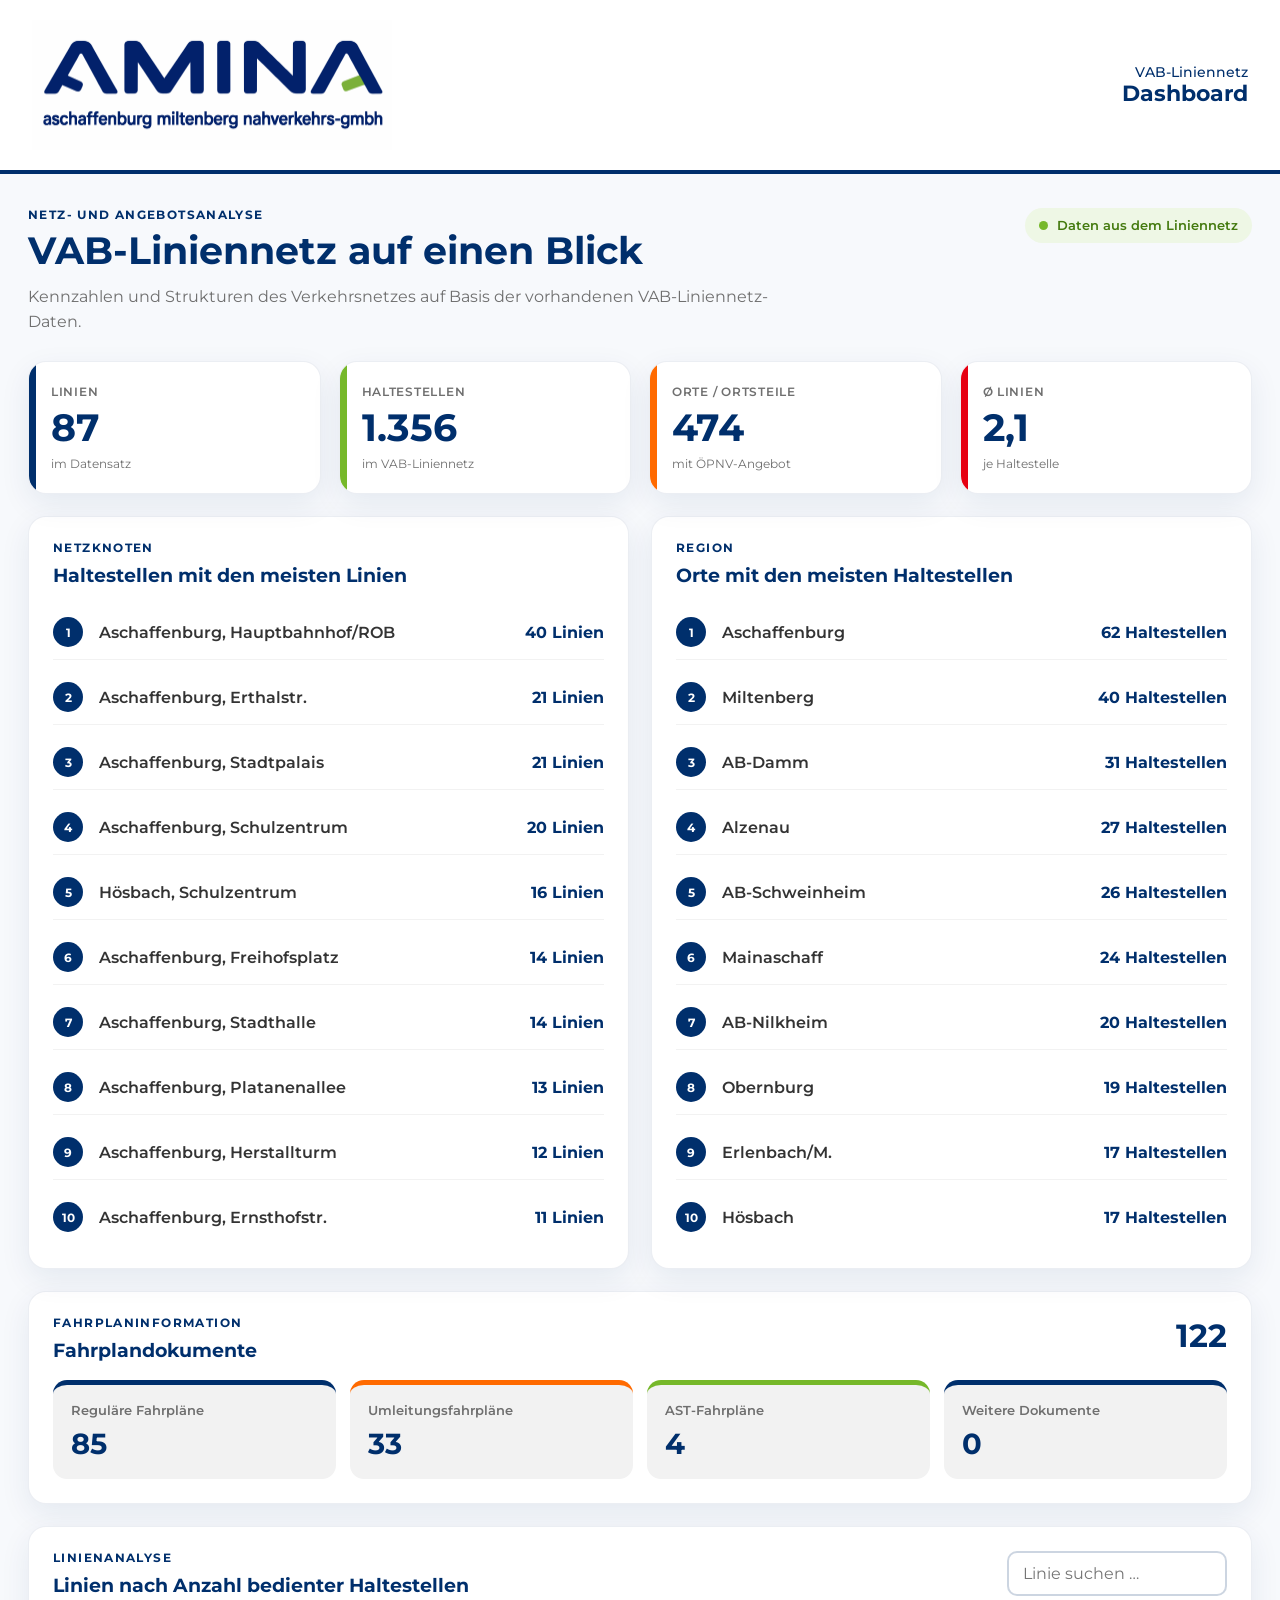
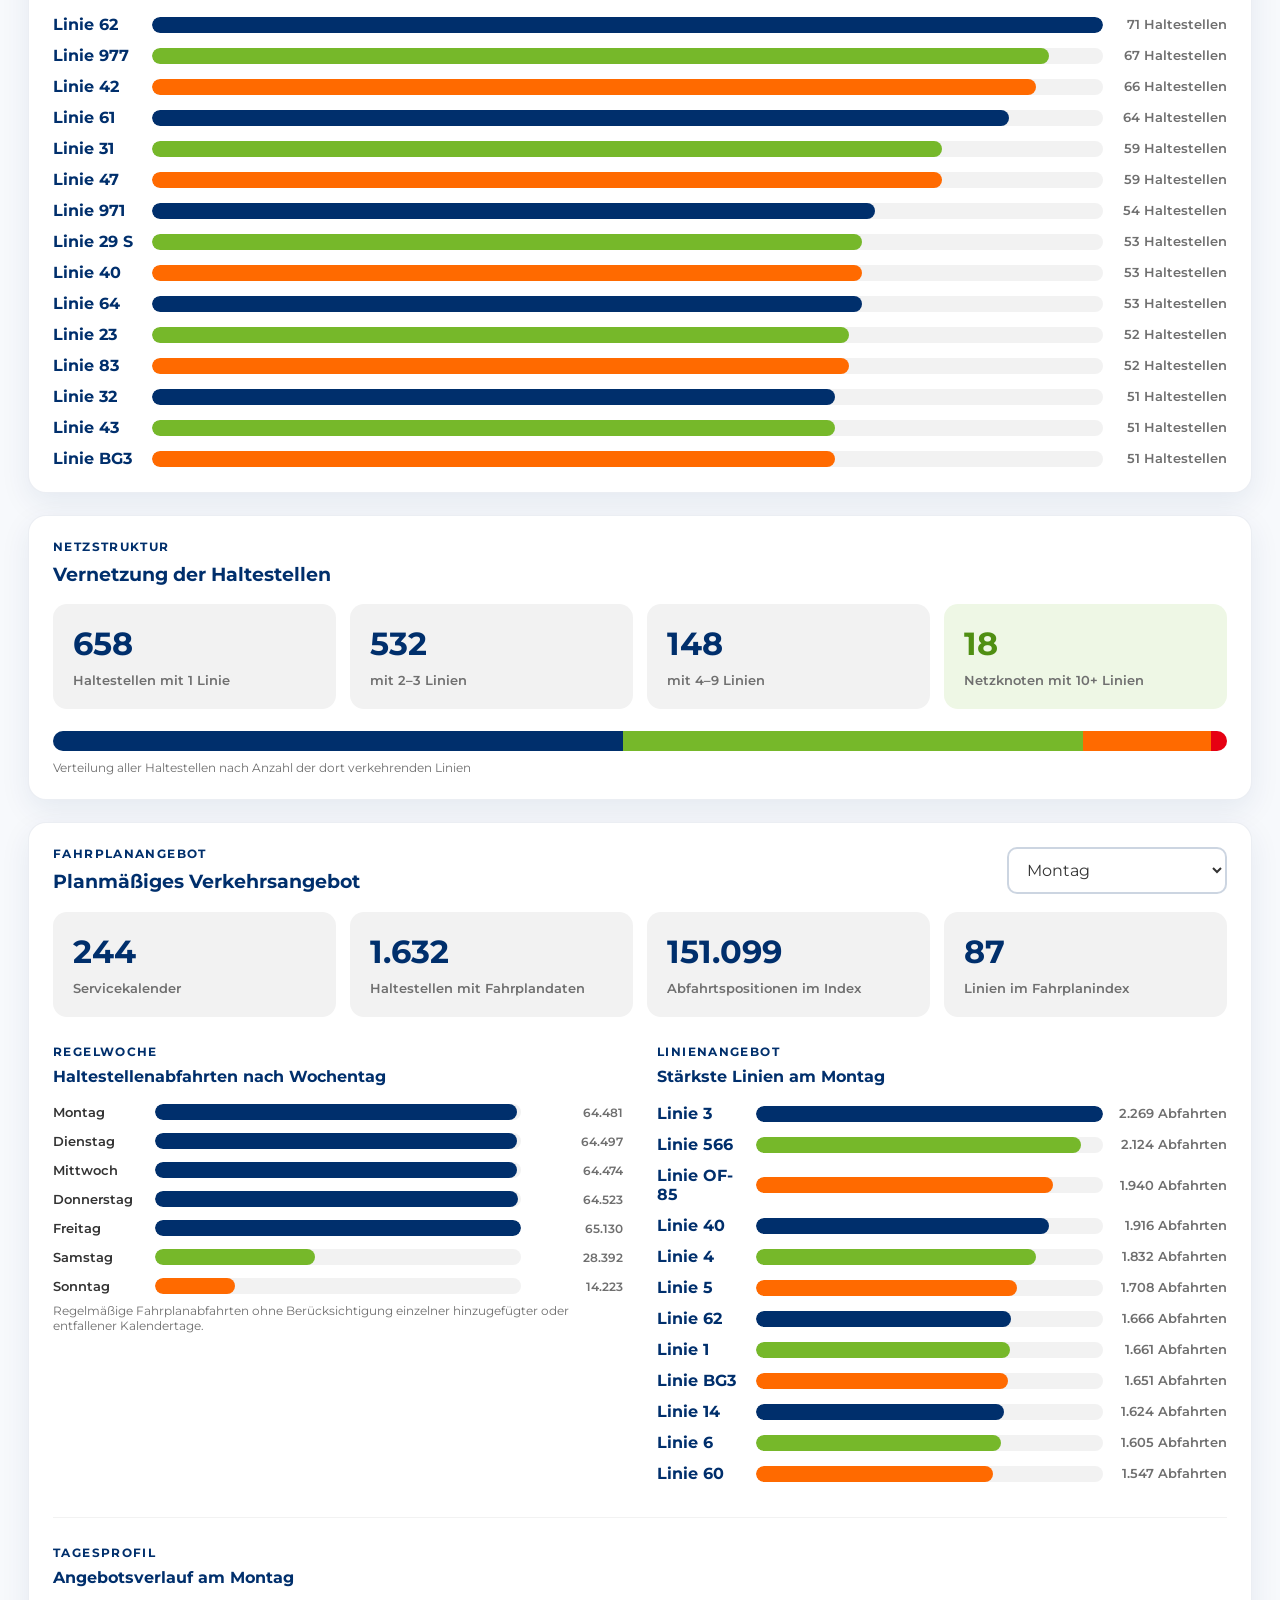
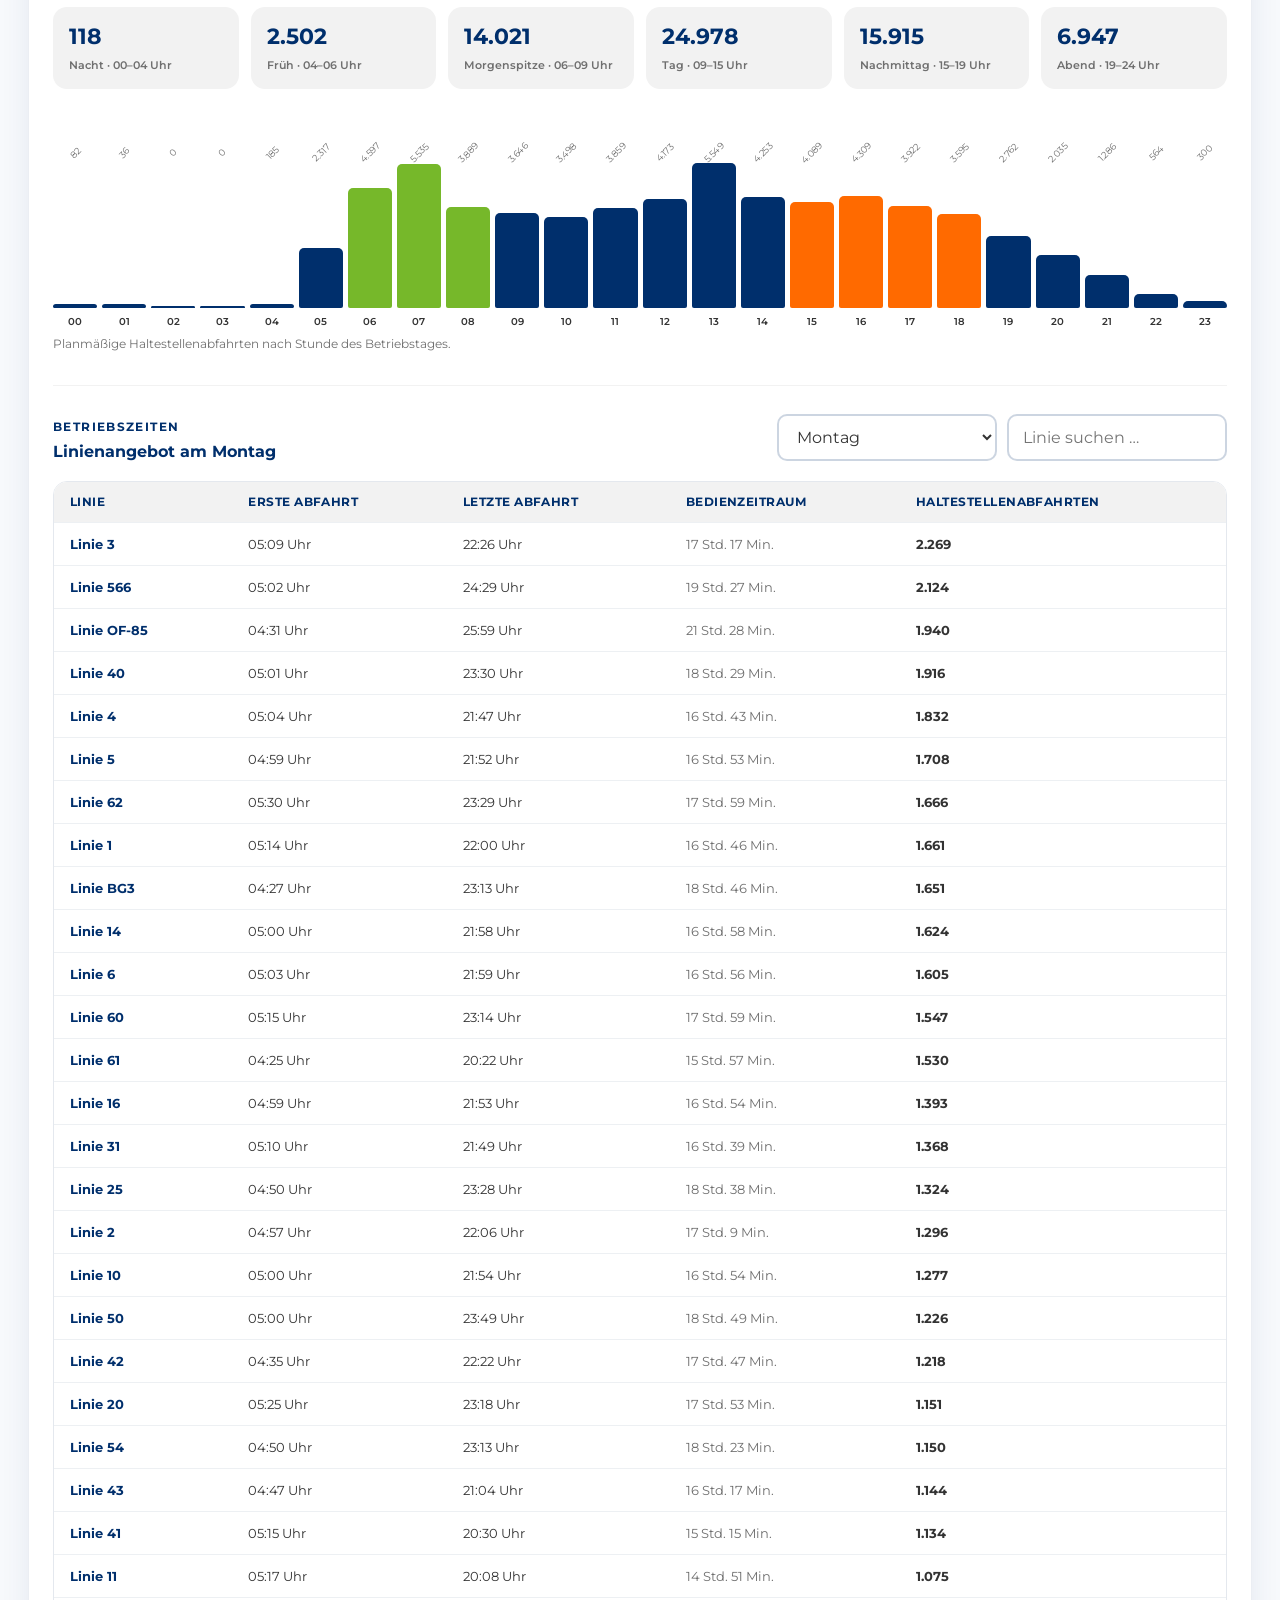
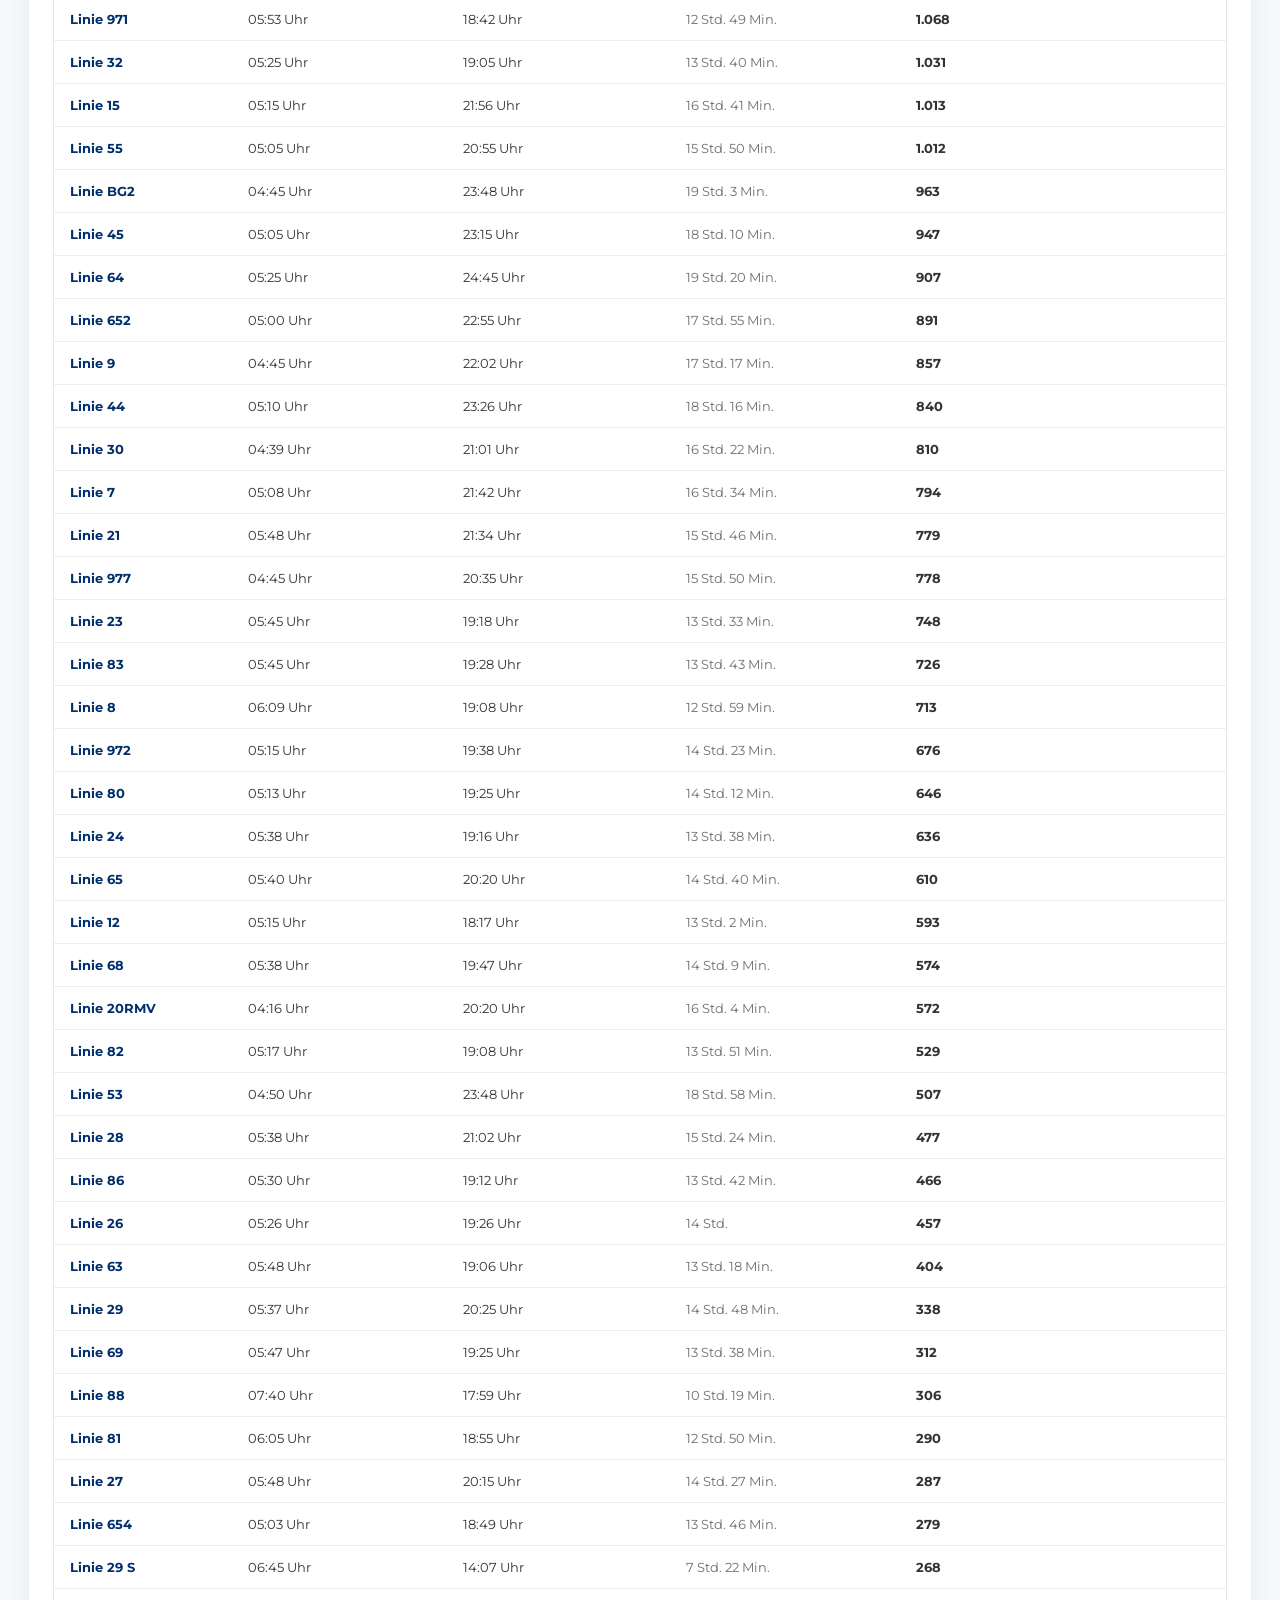
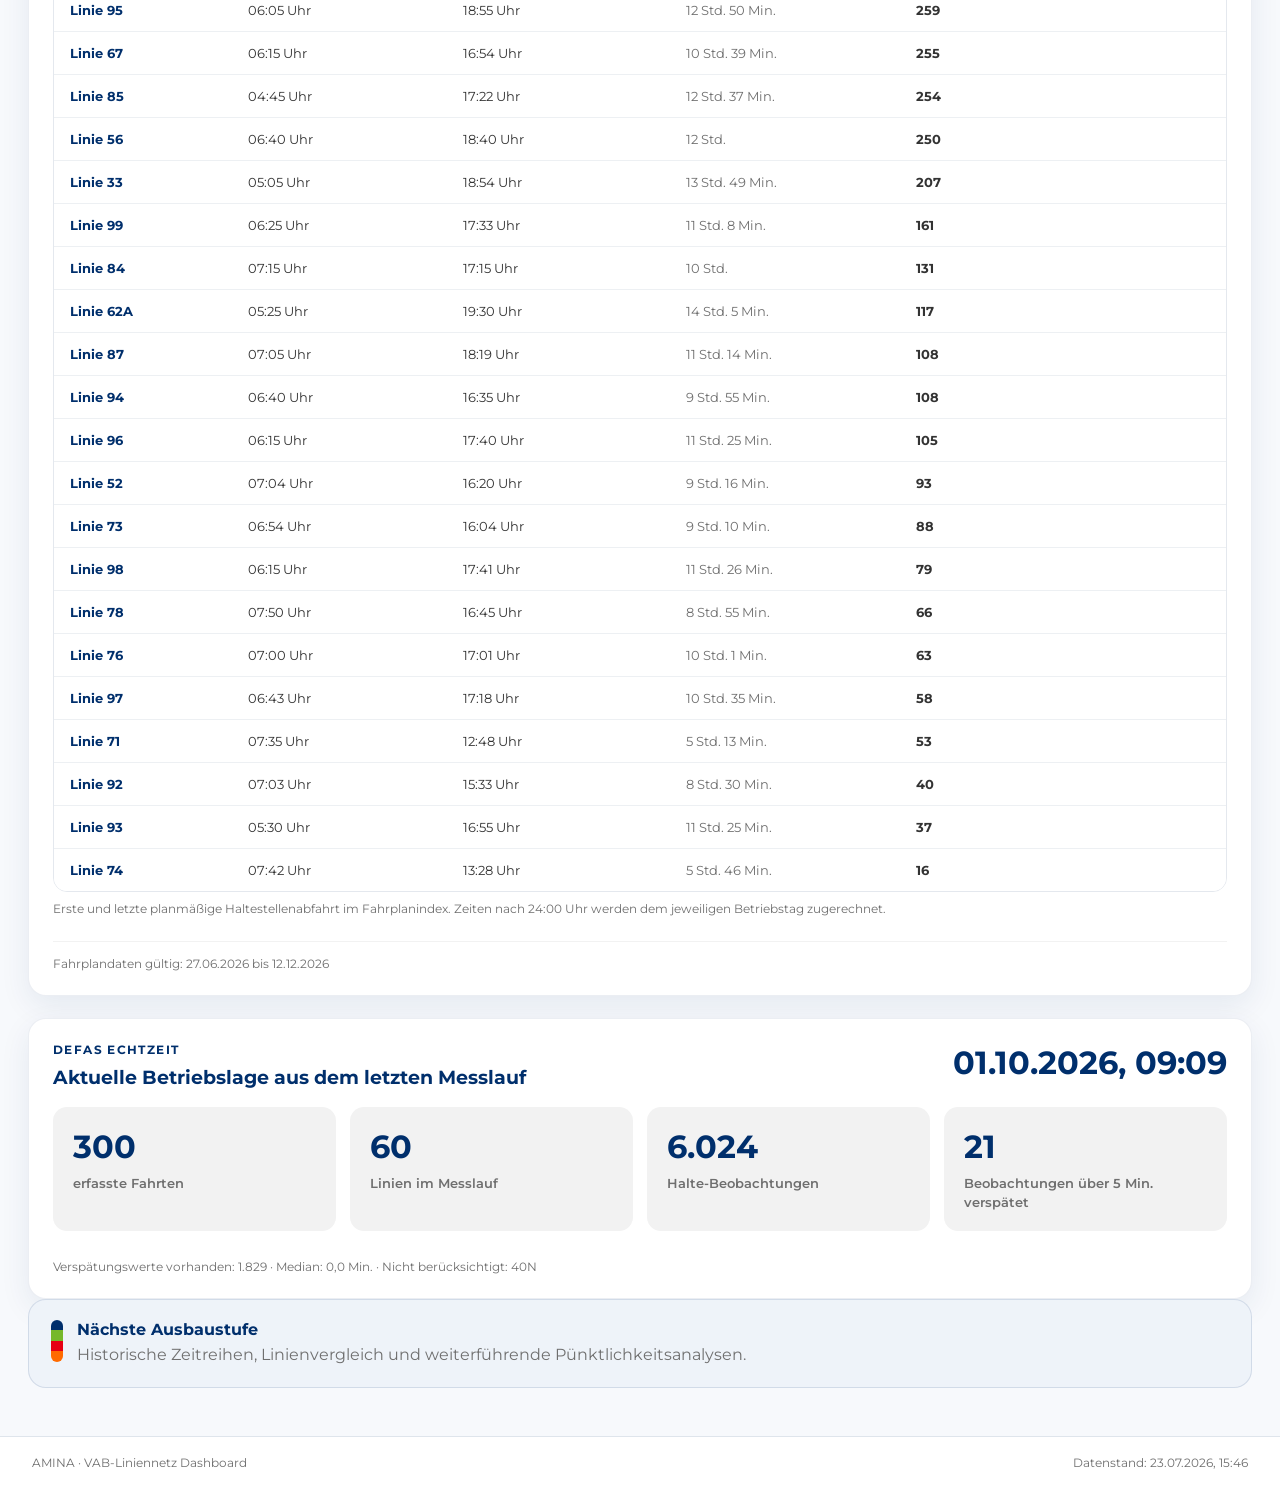
==== dashboard/index.html @ 740ef18f "Integrate DEFAS realtime data into dashboard" ====
﻿<!DOCTYPE html>
<html lang="de">
<head>
  <meta charset="UTF-8">
  <meta name="viewport" content="width=device-width, initial-scale=1.0">
  <title>AMINA | VAB-Liniennetz Dashboard</title>

  <link rel="preconnect" href="https://fonts.googleapis.com">
  <link rel="preconnect" href="https://fonts.gstatic.com" crossorigin>
  <link href="https://fonts.googleapis.com/css2?family=Montserrat:wght@400;500;600;700&display=swap" rel="stylesheet">

  <link rel="stylesheet" href="dashboard.css">
</head>

<body>
  <header class="topbar">
    <div class="brand">
      <img
        class="brand-logo"
        src="assets/amina-logo.png"
        alt="AMINA – aschaffenburg miltenberg nahverkehrs-gmbh"
      >
    </div>

    <div class="dashboard-title">
      <span>VAB-Liniennetz</span>
      <strong>Dashboard</strong>
    </div>
  </header>

  <main class="dashboard">

    <section class="intro">
      <div>
        <p class="eyebrow">NETZ- UND ANGEBOTSANALYSE</p>
        <h1>VAB-Liniennetz auf einen Blick</h1>
        <p class="intro-text">
          Kennzahlen und Strukturen des Verkehrsnetzes auf Basis der
          vorhandenen VAB-Liniennetz-Daten.
        </p>
      </div>

      <div class="data-status">
        <span class="status-dot"></span>
        Daten aus dem Liniennetz
      </div>
    </section>

    <section class="kpi-grid">
      <article class="kpi-card">
        <span class="kpi-label">Linien</span>
        <strong id="kpi-lines">–</strong>
        <span class="kpi-info">im Datensatz</span>
      </article>

      <article class="kpi-card">
        <span class="kpi-label">Haltestellen</span>
        <strong id="kpi-stops">–</strong>
        <span class="kpi-info">im VAB-Liniennetz</span>
      </article>

      <article class="kpi-card">
        <span class="kpi-label">Orte / Ortsteile</span>
        <strong id="kpi-places">–</strong>
        <span class="kpi-info">mit ÖPNV-Angebot</span>
      </article>

      <article class="kpi-card">
        <span class="kpi-label">Ø Linien</span>
        <strong id="kpi-average-lines">–</strong>
        <span class="kpi-info">je Haltestelle</span>
      </article>
    </section>

    <section class="analysis-grid">

      <article class="panel">
        <div class="panel-heading">
          <div>
            <p class="eyebrow">NETZKNOTEN</p>
            <h2>Haltestellen mit den meisten Linien</h2>
          </div>
        </div>

        <div id="top-stops" class="ranking">
          <p class="loading">Daten werden geladen …</p>
        </div>
      </article>

      <article class="panel">
        <div class="panel-heading">
          <div>
            <p class="eyebrow">REGION</p>
            <h2>Orte mit den meisten Haltestellen</h2>
          </div>
        </div>

        <div id="top-places" class="ranking">
          <p class="loading">Daten werden geladen …</p>
        </div>
      </article>

    </section>

    <section class="panel documents-panel">
      <div class="panel-heading">
        <div>
          <p class="eyebrow">FAHRPLANINFORMATION</p>
          <h2>Fahrplandokumente</h2>
        </div>

        <strong id="documents-total" class="panel-total">–</strong>
      </div>

      <div class="document-grid">
        <div class="document-stat">
          <span>Reguläre Fahrpläne</span>
          <strong id="docs-regular">–</strong>
        </div>

        <div class="document-stat warning">
          <span>Umleitungsfahrpläne</span>
          <strong id="docs-diversion">–</strong>
        </div>

        <div class="document-stat green">
          <span>AST-Fahrpläne</span>
          <strong id="docs-ast">–</strong>
        </div>

        <div class="document-stat">
          <span>Weitere Dokumente</span>
          <strong id="docs-other">–</strong>
        </div>
      </div>
    </section>

    <section class="panel line-analysis-panel">
      <div class="panel-heading">
        <div>
          <p class="eyebrow">LINIENANALYSE</p>
          <h2>Linien nach Anzahl bedienter Haltestellen</h2>
        </div>

        <input
          id="line-search"
          class="line-search"
          type="search"
          placeholder="Linie suchen …"
        >
      </div>

      <div id="line-analysis" class="line-bars">
        <p class="loading">Liniendaten werden geladen …</p>
      </div>
    </section>
    <section class="panel network-structure-panel">
      <div class="panel-heading">
        <div>
          <p class="eyebrow">NETZSTRUKTUR</p>
          <h2>Vernetzung der Haltestellen</h2>
        </div>
      </div>

      <div class="network-structure-grid">

        <div class="network-stat">
          <strong id="network-1">–</strong>
          <span>Haltestellen mit 1 Linie</span>
        </div>

        <div class="network-stat">
          <strong id="network-2-3">–</strong>
          <span>mit 2–3 Linien</span>
        </div>

        <div class="network-stat">
          <strong id="network-4-9">–</strong>
          <span>mit 4–9 Linien</span>
        </div>

        <div class="network-stat network-hub">
          <strong id="network-10plus">–</strong>
          <span>Netzknoten mit 10+ Linien</span>
        </div>

      </div>

      <div class="network-bar">
        <div id="network-bar-1" class="network-segment segment-1"></div>
        <div id="network-bar-2" class="network-segment segment-2"></div>
        <div id="network-bar-3" class="network-segment segment-3"></div>
        <div id="network-bar-4" class="network-segment segment-4"></div>
      </div>

      <p class="network-caption">
        Verteilung aller Haltestellen nach Anzahl der dort verkehrenden Linien
      </p>
    </section>
    <section class="panel timetable-panel">
      <div class="panel-heading">
        <div>
          <p class="eyebrow">FAHRPLANANGEBOT</p>
          <h2>Planmäßiges Verkehrsangebot</h2>
        </div>

        <select id="timetable-weekday" class="line-search">
          <option value="0">Montag</option>
          <option value="1">Dienstag</option>
          <option value="2">Mittwoch</option>
          <option value="3">Donnerstag</option>
          <option value="4">Freitag</option>
          <option value="5">Samstag</option>
          <option value="6">Sonntag</option>
        </select>
      </div>

      <div class="timetable-kpis">
        <div class="network-stat">
          <strong id="tt-services">–</strong>
          <span>Servicekalender</span>
        </div>

        <div class="network-stat">
          <strong id="tt-stations">–</strong>
          <span>Haltestellen mit Fahrplandaten</span>
        </div>

        <div class="network-stat">
          <strong id="tt-departures">–</strong>
          <span>Abfahrtspositionen im Index</span>
        </div>

        <div class="network-stat">
          <strong id="tt-lines">–</strong>
          <span>Linien im Fahrplanindex</span>
        </div>
      </div>

      <div class="timetable-columns">

        <div>
          <p class="eyebrow">REGELWOCHE</p>
          <h3>Haltestellenabfahrten nach Wochentag</h3>

          <div id="weekday-bars" class="weekday-bars"></div>

          <p class="network-caption">
            Regelmäßige Fahrplanabfahrten ohne Berücksichtigung einzelner
            hinzugefügter oder entfallener Kalendertage.
          </p>
        </div>

        <div>
          <p class="eyebrow">LINIENANGEBOT</p>
          <h3 id="weekday-line-title">Stärkste Linien am Montag</h3>

          <div id="weekday-lines" class="line-bars"></div>
        </div>

      </div>

      <div class="daily-profile">
        <div class="daily-profile-heading">
          <div>
            <p class="eyebrow">TAGESPROFIL</p>
            <h3 id="daily-profile-title">Angebotsverlauf am Montag</h3>
          </div>
        </div>

        <div class="daypart-grid">
          <div class="daypart-card">
            <strong id="daypart-night">–</strong>
            <span>Nacht · 00–04 Uhr</span>
          </div>

          <div class="daypart-card">
            <strong id="daypart-early">–</strong>
            <span>Früh · 04–06 Uhr</span>
          </div>

          <div class="daypart-card">
            <strong id="daypart-morning">–</strong>
            <span>Morgenspitze · 06–09 Uhr</span>
          </div>

          <div class="daypart-card">
            <strong id="daypart-day">–</strong>
            <span>Tag · 09–15 Uhr</span>
          </div>

          <div class="daypart-card">
            <strong id="daypart-afternoon">–</strong>
            <span>Nachmittag · 15–19 Uhr</span>
          </div>

          <div class="daypart-card">
            <strong id="daypart-evening">–</strong>
            <span>Abend · 19–24 Uhr</span>
          </div>
        </div>

        <div id="hour-profile" class="hour-profile"></div>

        <p class="network-caption">
          Planmäßige Haltestellenabfahrten nach Stunde des Betriebstages.
        </p>
      </div>
      <div class="line-operation">
        <div class="line-operation-heading">
          <div>
            <p class="eyebrow">BETRIEBSZEITEN</p>
            <h3 id="operation-title">Linienangebot am Montag</h3>
          </div>

          <div class="operation-controls">
            <select id="operation-weekday" class="line-search">
              <option value="0">Montag</option>
              <option value="1">Dienstag</option>
              <option value="2">Mittwoch</option>
              <option value="3">Donnerstag</option>
              <option value="4">Freitag</option>
              <option value="5">Samstag</option>
              <option value="6">Sonntag</option>
            </select>

            <input
              id="operation-search"
              class="line-search"
              type="search"
              placeholder="Linie suchen …"
            >
          </div>
        </div>

        <div class="operation-table-wrap">
          <table class="operation-table">
            <thead>
              <tr>
                <th>Linie</th>
                <th>Erste Abfahrt</th>
                <th>Letzte Abfahrt</th>
                <th>Bedienzeitraum</th>
                <th>Haltestellenabfahrten</th>
              </tr>
            </thead>

            <tbody id="operation-table-body">
            </tbody>
          </table>
        </div>

        <p class="network-caption">
          Erste und letzte planmäßige Haltestellenabfahrt im Fahrplanindex.
          Zeiten nach 24:00 Uhr werden dem jeweiligen Betriebstag zugerechnet.
        </p>
      </div>
      <p id="tt-validity" class="timetable-validity"></p>
    </section>
    <section class="panel realtime-panel">
      <div class="panel-heading">
        <div>
          <p class="eyebrow">DEFAS ECHTZEIT</p>
          <h2>Aktuelle Betriebslage aus dem letzten Messlauf</h2>
        </div>
        <strong id="rt-snapshot" class="panel-total">01.10.2026 11:09</strong>
      </div>

      <div class="timetable-kpis">
        <div class="network-stat">
          <strong id="rt-trips">300</strong>
          <span>erfasste Fahrten</span>
        </div>
        <div class="network-stat">
          <strong id="rt-lines">60</strong>
          <span>Linien im Messlauf</span>
        </div>
        <div class="network-stat">
          <strong id="rt-observations">6024</strong>
          <span>Halte-Beobachtungen</span>
        </div>
        <div class="network-stat">
          <strong id="rt-delay5">21</strong>
          <span>Beobachtungen über 5 Min. verspätet</span>
        </div>
      </div>

      <p id="rt-status" class="network-caption">Verspätungswerte vorhanden: 1829 · Median: 0 Min. · Nicht berücksichtigt: 40N</p>
    </section>
    <section class="future">
      <span class="future-mark"></span>
      <div>
        <strong>Nächste Ausbaustufe</strong>
        <p>
          Historische Zeitreihen, Linienvergleich und weiterführende
          Pünktlichkeitsanalysen.
        </p>
      </div>
    </section>

  </main>

  <footer>
    <span>AMINA · VAB-Liniennetz Dashboard</span>
    <span id="data-date"></span>
  </footer>

  <script src="dashboard.js?v=1127"></script>
</body>
</html>
---- dashboard/dashboard.css ----
﻿:root {
  --amina-blau: #002f6c;
  --amina-gruen: #76b82a;
  --amina-rot: #e60012;
  --amina-orange: #ff6a00;
  --amina-anthrazit: #333333;
  --amina-grau: #6f6f6f;
  --amina-hellgrau: #f2f2f2;
  --amina-weiss: #ffffff;
  --radius: 18px;
  --shadow: 0 10px 30px rgba(0, 47, 108, 0.08);
}

* {
  box-sizing: border-box;
}

body {
  margin: 0;
  font-family: "Montserrat", Arial, sans-serif;
  color: var(--amina-anthrazit);
  background: #f7f9fc;
}

.topbar {
  display: flex;
  align-items: center;
  justify-content: space-between;
  gap: 24px;
  padding: 20px 32px;
  background: var(--amina-weiss);
  border-bottom: 4px solid var(--amina-blau);
}

.brand-name {
  color: var(--amina-blau);
  font-size: 2rem;
  font-weight: 700;
  letter-spacing: 0.14em;
}

.brand-subtitle {
  margin-top: 2px;
  color: var(--amina-blau);
  font-size: 0.7rem;
  font-weight: 600;
}

.dashboard-title {
  display: flex;
  flex-direction: column;
  align-items: flex-end;
  color: var(--amina-blau);
}

.dashboard-title span {
  font-size: 0.85rem;
  font-weight: 500;
}

.dashboard-title strong {
  font-size: 1.35rem;
}

.dashboard {
  max-width: 1400px;
  margin: 0 auto;
  padding: 34px 28px 48px;
}

.intro {
  display: flex;
  justify-content: space-between;
  gap: 28px;
  align-items: flex-start;
  margin-bottom: 26px;
}

.eyebrow {
  margin: 0 0 8px;
  color: var(--amina-blau);
  font-size: 0.72rem;
  font-weight: 700;
  letter-spacing: 0.12em;
}

h1,
h2 {
  margin: 0;
  color: var(--amina-blau);
}

h1 {
  font-size: clamp(1.8rem, 3vw, 3rem);
  line-height: 1.08;
}

h2 {
  font-size: 1.2rem;
}

.intro-text {
  max-width: 760px;
  margin: 12px 0 0;
  color: var(--amina-grau);
  line-height: 1.6;
}

.data-status {
  display: flex;
  align-items: center;
  gap: 9px;
  padding: 10px 14px;
  border-radius: 999px;
  background: #eef7e5;
  color: #447a0f;
  font-size: 0.8rem;
  font-weight: 600;
  white-space: nowrap;
}

.status-dot {
  width: 9px;
  height: 9px;
  border-radius: 50%;
  background: var(--amina-gruen);
}

.kpi-grid {
  display: grid;
  grid-template-columns: repeat(4, 1fr);
  gap: 18px;
  margin-bottom: 22px;
}

.kpi-card {
  position: relative;
  overflow: hidden;
  padding: 22px;
  border-radius: var(--radius);
  background: var(--amina-weiss);
  box-shadow: var(--shadow);
  border: 1px solid rgba(0, 47, 108, 0.08);
}

.kpi-card::before {
  content: "";
  position: absolute;
  left: 0;
  top: 0;
  width: 7px;
  height: 100%;
  background: var(--amina-blau);
}

.kpi-card:nth-child(2)::before {
  background: var(--amina-gruen);
}

.kpi-card:nth-child(3)::before {
  background: var(--amina-orange);
}

.kpi-card:nth-child(4)::before {
  background: var(--amina-rot);
}

.kpi-label {
  display: block;
  margin-bottom: 10px;
  color: var(--amina-grau);
  font-size: 0.78rem;
  font-weight: 600;
  text-transform: uppercase;
  letter-spacing: 0.06em;
}

.kpi-card strong {
  display: block;
  color: var(--amina-blau);
  font-size: 2.4rem;
  line-height: 1;
}

.kpi-info {
  display: block;
  margin-top: 9px;
  color: var(--amina-grau);
  font-size: 0.78rem;
}

.analysis-grid {
  display: grid;
  grid-template-columns: 1fr 1fr;
  gap: 22px;
  margin-bottom: 22px;
}

.panel {
  padding: 24px;
  border-radius: var(--radius);
  background: var(--amina-weiss);
  border: 1px solid rgba(0, 47, 108, 0.08);
  box-shadow: var(--shadow);
}

.panel-heading {
  display: flex;
  justify-content: space-between;
  gap: 18px;
  align-items: flex-start;
  margin-bottom: 18px;
}

.panel-total {
  color: var(--amina-blau);
  font-size: 2rem;
}

.ranking {
  display: grid;
  gap: 10px;
}

.ranking-row {
  display: grid;
  grid-template-columns: 34px minmax(0, 1fr) auto;
  gap: 12px;
  align-items: center;
  padding: 12px 0;
  border-bottom: 1px solid var(--amina-hellgrau);
}

.ranking-row:last-child {
  border-bottom: 0;
}

.ranking-rank {
  display: inline-flex;
  align-items: center;
  justify-content: center;
  width: 30px;
  height: 30px;
  border-radius: 50%;
  background: var(--amina-blau);
  color: white;
  font-size: 0.75rem;
  font-weight: 700;
}

.ranking-name {
  min-width: 0;
  font-weight: 600;
  color: var(--amina-anthrazit);
}

.ranking-value {
  color: var(--amina-blau);
  font-weight: 700;
  white-space: nowrap;
}

.documents-panel {
  margin-bottom: 22px;
}

.document-grid {
  display: grid;
  grid-template-columns: repeat(4, 1fr);
  gap: 14px;
}

.document-stat {
  padding: 18px;
  border-radius: 14px;
  background: var(--amina-hellgrau);
  border-top: 5px solid var(--amina-blau);
}

.document-stat.warning {
  border-top-color: var(--amina-orange);
}

.document-stat.green {
  border-top-color: var(--amina-gruen);
}

.document-stat span {
  display: block;
  color: var(--amina-grau);
  font-size: 0.8rem;
  font-weight: 600;
}

.document-stat strong {
  display: block;
  margin-top: 8px;
  color: var(--amina-blau);
  font-size: 1.8rem;
}

.future {
  display: flex;
  gap: 14px;
  align-items: flex-start;
  padding: 20px 22px;
  border-radius: var(--radius);
  background: #eef3f9;
  border: 1px solid rgba(0, 47, 108, 0.12);
}

.future-mark {
  width: 12px;
  height: 42px;
  flex: 0 0 auto;
  border-radius: 999px;
  background: linear-gradient(
    180deg,
    var(--amina-blau) 0 25%,
    var(--amina-gruen) 25% 50%,
    var(--amina-rot) 50% 75%,
    var(--amina-orange) 75% 100%
  );
}

.future strong {
  color: var(--amina-blau);
}

.future p {
  margin: 4px 0 0;
  color: var(--amina-grau);
  line-height: 1.5;
}

.loading {
  color: var(--amina-grau);
}

footer {
  display: flex;
  justify-content: space-between;
  gap: 20px;
  padding: 18px 32px;
  border-top: 1px solid #dfe5ec;
  background: var(--amina-weiss);
  color: var(--amina-grau);
  font-size: 0.75rem;
}

@media (max-width: 900px) {
  .kpi-grid,
  .document-grid {
    grid-template-columns: repeat(2, 1fr);
  }

  .analysis-grid {
    grid-template-columns: 1fr;
  }
}

@media (max-width: 600px) {
  .topbar,
  .intro,
  footer {
    flex-direction: column;
    align-items: flex-start;
  }

  .dashboard-title {
    align-items: flex-start;
  }

  .dashboard {
    padding: 24px 14px 36px;
  }

  .kpi-grid,
  .document-grid {
    grid-template-columns: 1fr;
  }

  .brand-name {
    font-size: 1.6rem;
  }

  .kpi-card strong {
    font-size: 2rem;
  }

  .data-status {
    white-space: normal;
  }
}

.brand-logo {
  display: block;
  width: min(360px, 42vw);
  height: auto;
}

.line-analysis-panel {
  margin-bottom: 22px;
}

.line-search {
  width: 220px;
  max-width: 100%;
  padding: 11px 14px;
  border: 2px solid rgba(0, 47, 108, 0.2);
  border-radius: 10px;
  font: inherit;
  color: var(--amina-anthrazit);
  background: white;
}

.line-search:focus {
  outline: none;
  border-color: var(--amina-blau);
}

.line-bars {
  display: grid;
  gap: 12px;
}

.line-bar-row {
  display: grid;
  grid-template-columns: 85px minmax(0, 1fr) 110px;
  align-items: center;
  gap: 14px;
}

.line-bar-name {
  color: var(--amina-blau);
  font-weight: 700;
}

.line-bar-track {
  height: 16px;
  overflow: hidden;
  border-radius: 999px;
  background: var(--amina-hellgrau);
}

.line-bar-fill {
  height: 100%;
  min-width: 4px;
  border-radius: inherit;
  background: var(--amina-blau);
}

.line-bar-row:nth-child(3n+2) .line-bar-fill {
  background: var(--amina-gruen);
}

.line-bar-row:nth-child(3n+3) .line-bar-fill {
  background: var(--amina-orange);
}

.line-bar-value {
  text-align: right;
  color: var(--amina-grau);
  font-size: 0.8rem;
  font-weight: 600;
}

@media (max-width: 600px) {
  .line-analysis-panel .panel-heading {
    flex-direction: column;
  }

  .line-search {
    width: 100%;
  }

  .line-bar-row {
    grid-template-columns: 65px minmax(0, 1fr);
  }

  .line-bar-value {
    grid-column: 2;
    text-align: left;
  }
}

.network-structure-panel {
  margin-bottom: 22px;
}

.network-structure-grid {
  display: grid;
  grid-template-columns: repeat(4, 1fr);
  gap: 14px;
  margin-bottom: 22px;
}

.network-stat {
  padding: 20px;
  border-radius: 14px;
  background: var(--amina-hellgrau);
}

.network-stat strong {
  display: block;
  margin-bottom: 7px;
  color: var(--amina-blau);
  font-size: 2rem;
}

.network-stat span {
  color: var(--amina-grau);
  font-size: 0.8rem;
  font-weight: 600;
}

.network-hub {
  background: #eef7e5;
}

.network-hub strong {
  color: #4f8f12;
}

.network-bar {
  display: flex;
  width: 100%;
  height: 20px;
  overflow: hidden;
  border-radius: 999px;
  background: var(--amina-hellgrau);
}

.network-segment {
  height: 100%;
  transition: width 0.4s ease;
}

.segment-1 {
  background: var(--amina-blau);
}

.segment-2 {
  background: var(--amina-gruen);
}

.segment-3 {
  background: var(--amina-orange);
}

.segment-4 {
  background: var(--amina-rot);
}

.network-caption {
  margin: 9px 0 0;
  color: var(--amina-grau);
  font-size: 0.75rem;
}

@media (max-width: 900px) {
  .network-structure-grid {
    grid-template-columns: repeat(2, 1fr);
  }
}

@media (max-width: 600px) {
  .network-structure-grid {
    grid-template-columns: 1fr;
  }
}

.timetable-panel {
  margin-bottom: 22px;
}

.timetable-kpis {
  display: grid;
  grid-template-columns: repeat(4, 1fr);
  gap: 14px;
  margin-bottom: 28px;
}

.timetable-columns {
  display: grid;
  grid-template-columns: 1fr 1fr;
  gap: 34px;
}

.timetable-columns h3 {
  margin: 0 0 18px;
  color: var(--amina-blau);
  font-size: 1rem;
}

.weekday-bars {
  display: grid;
  gap: 13px;
}

.weekday-row {
  display: grid;
  grid-template-columns: 90px minmax(0, 1fr) 90px;
  gap: 12px;
  align-items: center;
}

.weekday-name {
  font-size: 0.8rem;
  font-weight: 600;
  color: var(--amina-anthrazit);
}

.weekday-track {
  height: 16px;
  overflow: hidden;
  border-radius: 999px;
  background: var(--amina-hellgrau);
}

.weekday-fill {
  height: 100%;
  border-radius: inherit;
  background: var(--amina-blau);
}

.weekday-row:nth-child(6) .weekday-fill {
  background: var(--amina-gruen);
}

.weekday-row:nth-child(7) .weekday-fill {
  background: var(--amina-orange);
}

.weekday-value {
  text-align: right;
  color: var(--amina-grau);
  font-size: 0.76rem;
  font-weight: 600;
}

.timetable-validity {
  margin: 25px 0 0;
  padding-top: 14px;
  border-top: 1px solid var(--amina-hellgrau);
  color: var(--amina-grau);
  font-size: 0.75rem;
}

@media (max-width: 900px) {
  .timetable-kpis {
    grid-template-columns: repeat(2, 1fr);
  }

  .timetable-columns {
    grid-template-columns: 1fr;
  }
}

@media (max-width: 600px) {
  .timetable-kpis {
    grid-template-columns: 1fr;
  }

  .weekday-row {
    grid-template-columns: 72px minmax(0, 1fr);
  }

  .weekday-value {
    grid-column: 2;
    text-align: left;
  }
}

.daily-profile {
  margin-top: 34px;
  padding-top: 28px;
  border-top: 1px solid var(--amina-hellgrau);
}

.daily-profile-heading h3 {
  margin: 0 0 20px;
  color: var(--amina-blau);
  font-size: 1rem;
}

.daypart-grid {
  display: grid;
  grid-template-columns: repeat(6, 1fr);
  gap: 12px;
  margin-bottom: 28px;
}

.daypart-card {
  padding: 16px;
  border-radius: 14px;
  background: var(--amina-hellgrau);
}

.daypart-card strong {
  display: block;
  margin-bottom: 5px;
  color: var(--amina-blau);
  font-size: 1.35rem;
}

.daypart-card span {
  color: var(--amina-grau);
  font-size: 0.7rem;
  font-weight: 600;
}

.hour-profile {
  display: grid;
  grid-template-columns: repeat(24, minmax(22px, 1fr));
  gap: 5px;
  height: 210px;
  padding-top: 10px;
  align-items: end;
}

.hour-column {
  display: flex;
  flex-direction: column;
  justify-content: flex-end;
  align-items: center;
  height: 100%;
  min-width: 0;
}

.hour-value {
  margin-bottom: 5px;
  color: var(--amina-grau);
  font-size: 0.58rem;
  white-space: nowrap;
  transform: rotate(-45deg);
  transform-origin: center;
}

.hour-bar-area {
  display: flex;
  align-items: flex-end;
  width: 100%;
  height: 145px;
}

.hour-bar {
  width: 100%;
  min-height: 2px;
  border-radius: 5px 5px 2px 2px;
  background: var(--amina-blau);
  transition: height 0.35s ease;
}

.hour-column:nth-child(n+7):nth-child(-n+9) .hour-bar {
  background: var(--amina-gruen);
}

.hour-column:nth-child(n+16):nth-child(-n+19) .hour-bar {
  background: var(--amina-orange);
}

.hour-label {
  margin-top: 7px;
  color: var(--amina-anthrazit);
  font-size: 0.62rem;
  font-weight: 600;
}

@media (max-width: 1100px) {
  .daypart-grid {
    grid-template-columns: repeat(3, 1fr);
  }

  .hour-profile {
    overflow-x: auto;
    grid-template-columns: repeat(24, 34px);
  }
}

@media (max-width: 600px) {
  .daypart-grid {
    grid-template-columns: repeat(2, 1fr);
  }
}

.line-operation {
  margin-top: 34px;
  padding-top: 28px;
  border-top: 1px solid var(--amina-hellgrau);
}

.line-operation-heading {
  display: flex;
  justify-content: space-between;
  align-items: end;
  gap: 20px;
  margin-bottom: 20px;
}

.line-operation-heading h3 {
  margin: 0;
  color: var(--amina-blau);
  font-size: 1rem;
}

.operation-table-wrap {
  overflow-x: auto;
  border: 1px solid #e4e8ee;
  border-radius: 14px;
}

.operation-table {
  width: 100%;
  border-collapse: collapse;
  background: white;
}

.operation-table th,
.operation-table td {
  padding: 13px 16px;
  border-bottom: 1px solid #edf0f3;
  text-align: left;
  white-space: nowrap;
}

.operation-table th {
  background: var(--amina-hellgrau);
  color: var(--amina-blau);
  font-size: 0.72rem;
  font-weight: 700;
  text-transform: uppercase;
  letter-spacing: 0.04em;
}

.operation-table td {
  color: var(--amina-anthrazit);
  font-size: 0.82rem;
}

.operation-table tbody tr:last-child td {
  border-bottom: 0;
}

.operation-table tbody tr:hover {
  background: #f7f9fc;
}

.operation-line {
  color: var(--amina-blau) !important;
  font-weight: 700;
}

.operation-count {
  font-weight: 700;
}

.operation-duration {
  color: var(--amina-grau) !important;
}

.operation-empty {
  padding: 28px !important;
  text-align: center !important;
  color: var(--amina-grau) !important;
}

@media (max-width: 700px) {
  .line-operation-heading {
    align-items: stretch;
    flex-direction: column;
  }

  .line-operation-heading .line-search {
    width: 100%;
  }
}

.operation-controls {
  display: flex;
  gap: 10px;
  flex-wrap: wrap;
}

.operation-controls .line-search {
  min-width: 180px;
}

@media (max-width: 700px) {
  .operation-controls {
    width: 100%;
  }

  .operation-controls .line-search {
    width: 100%;
  }
}
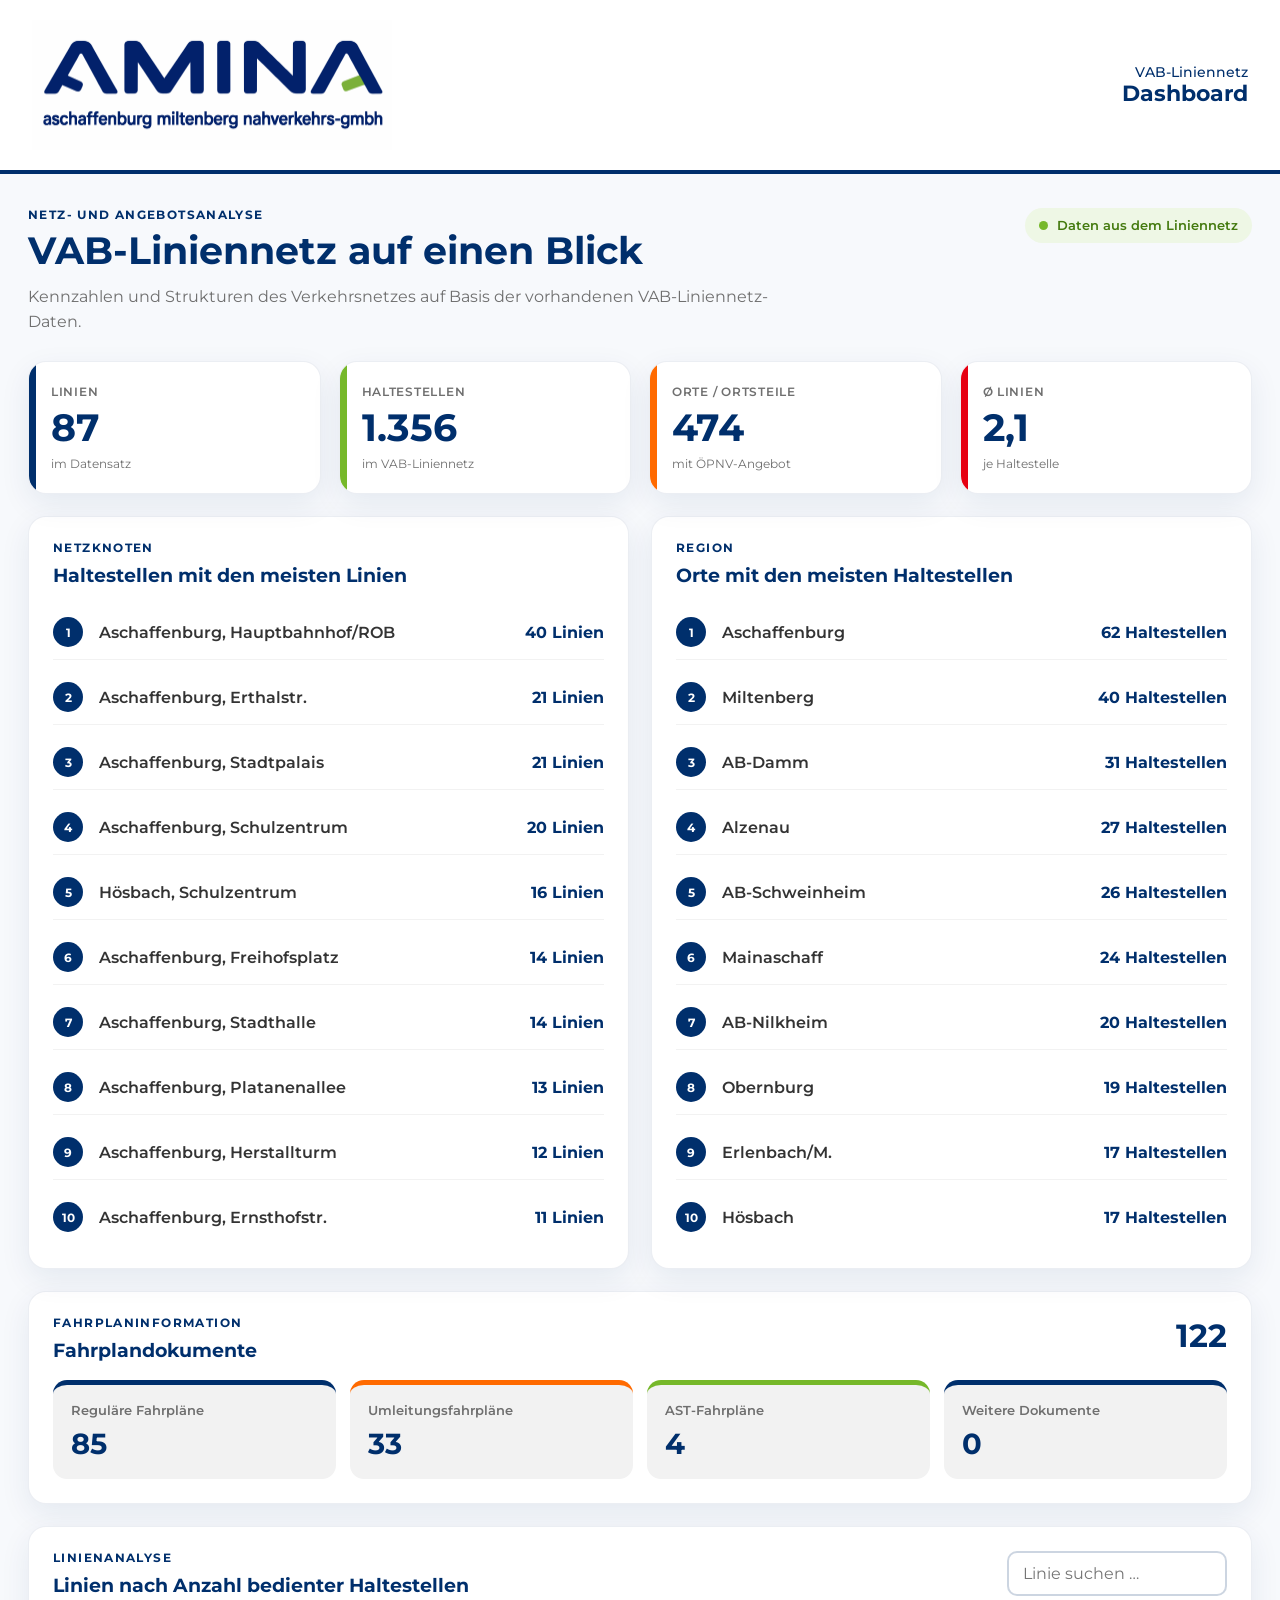
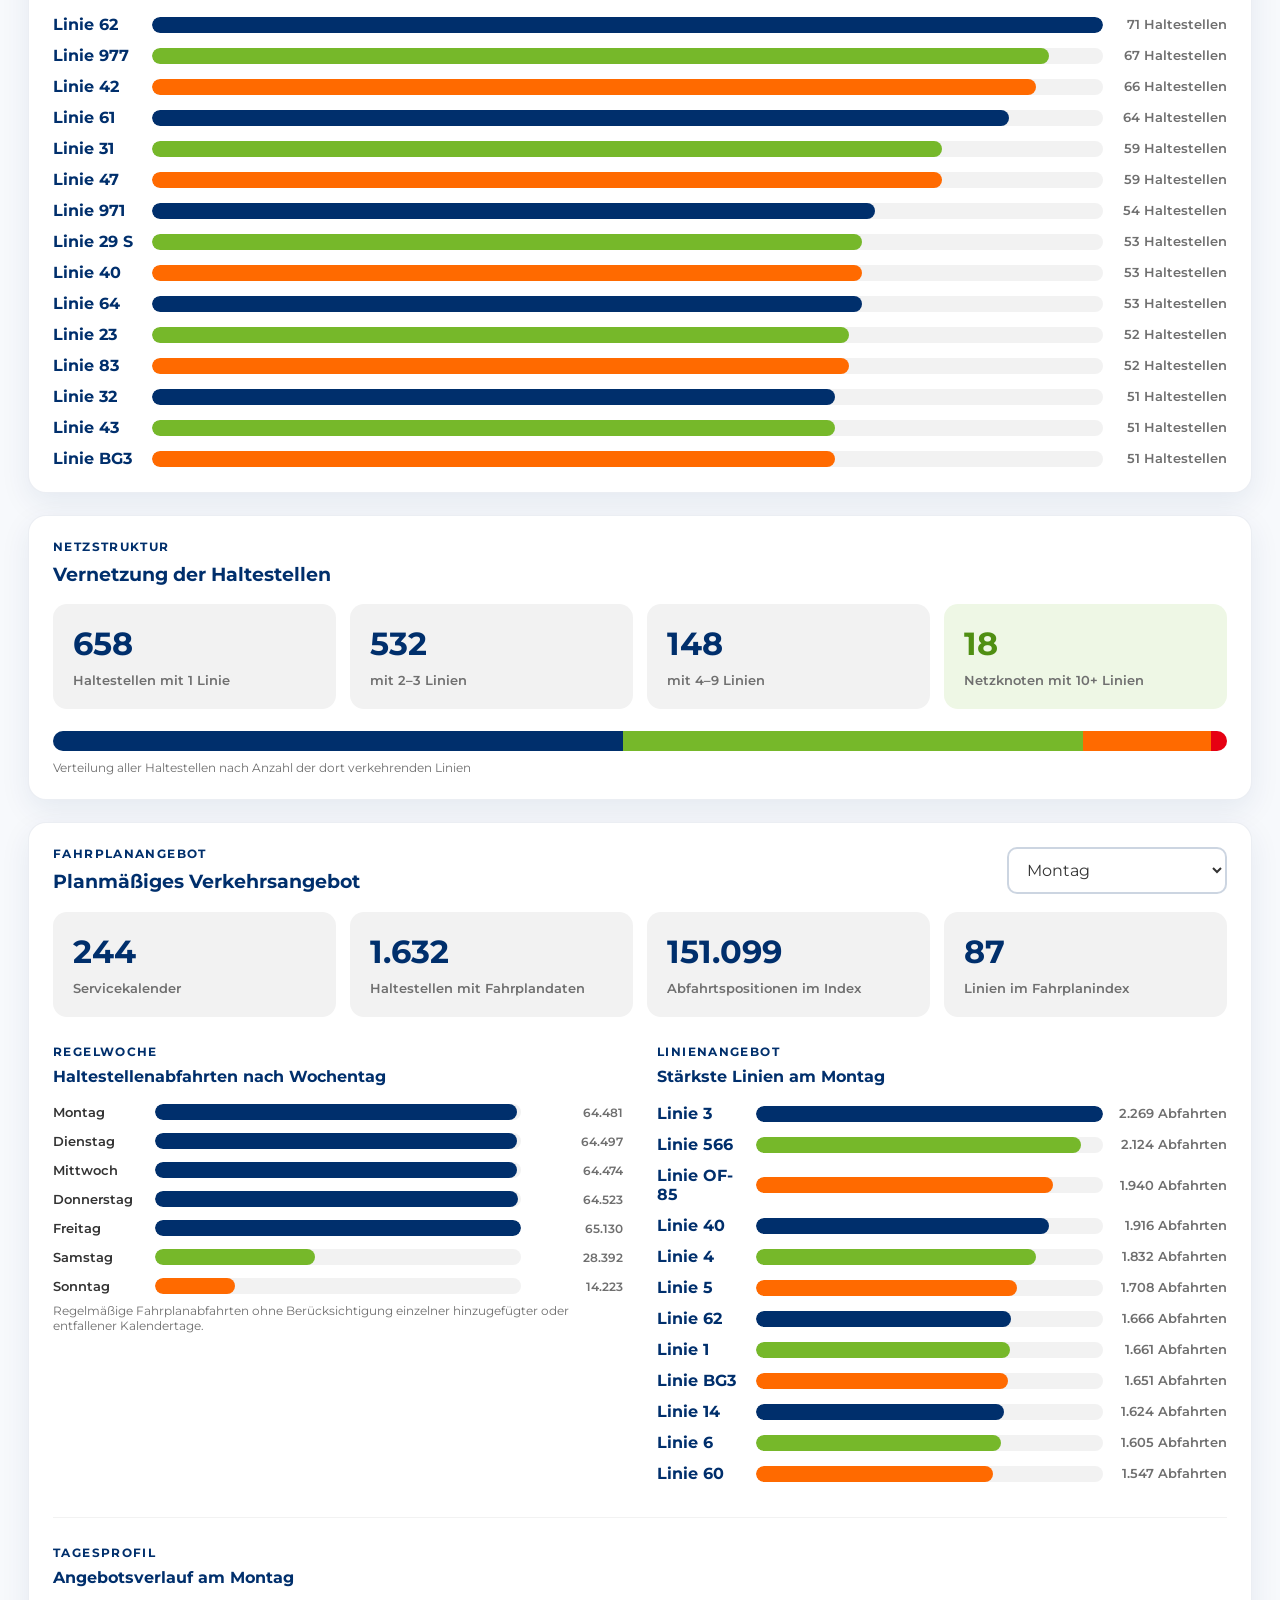
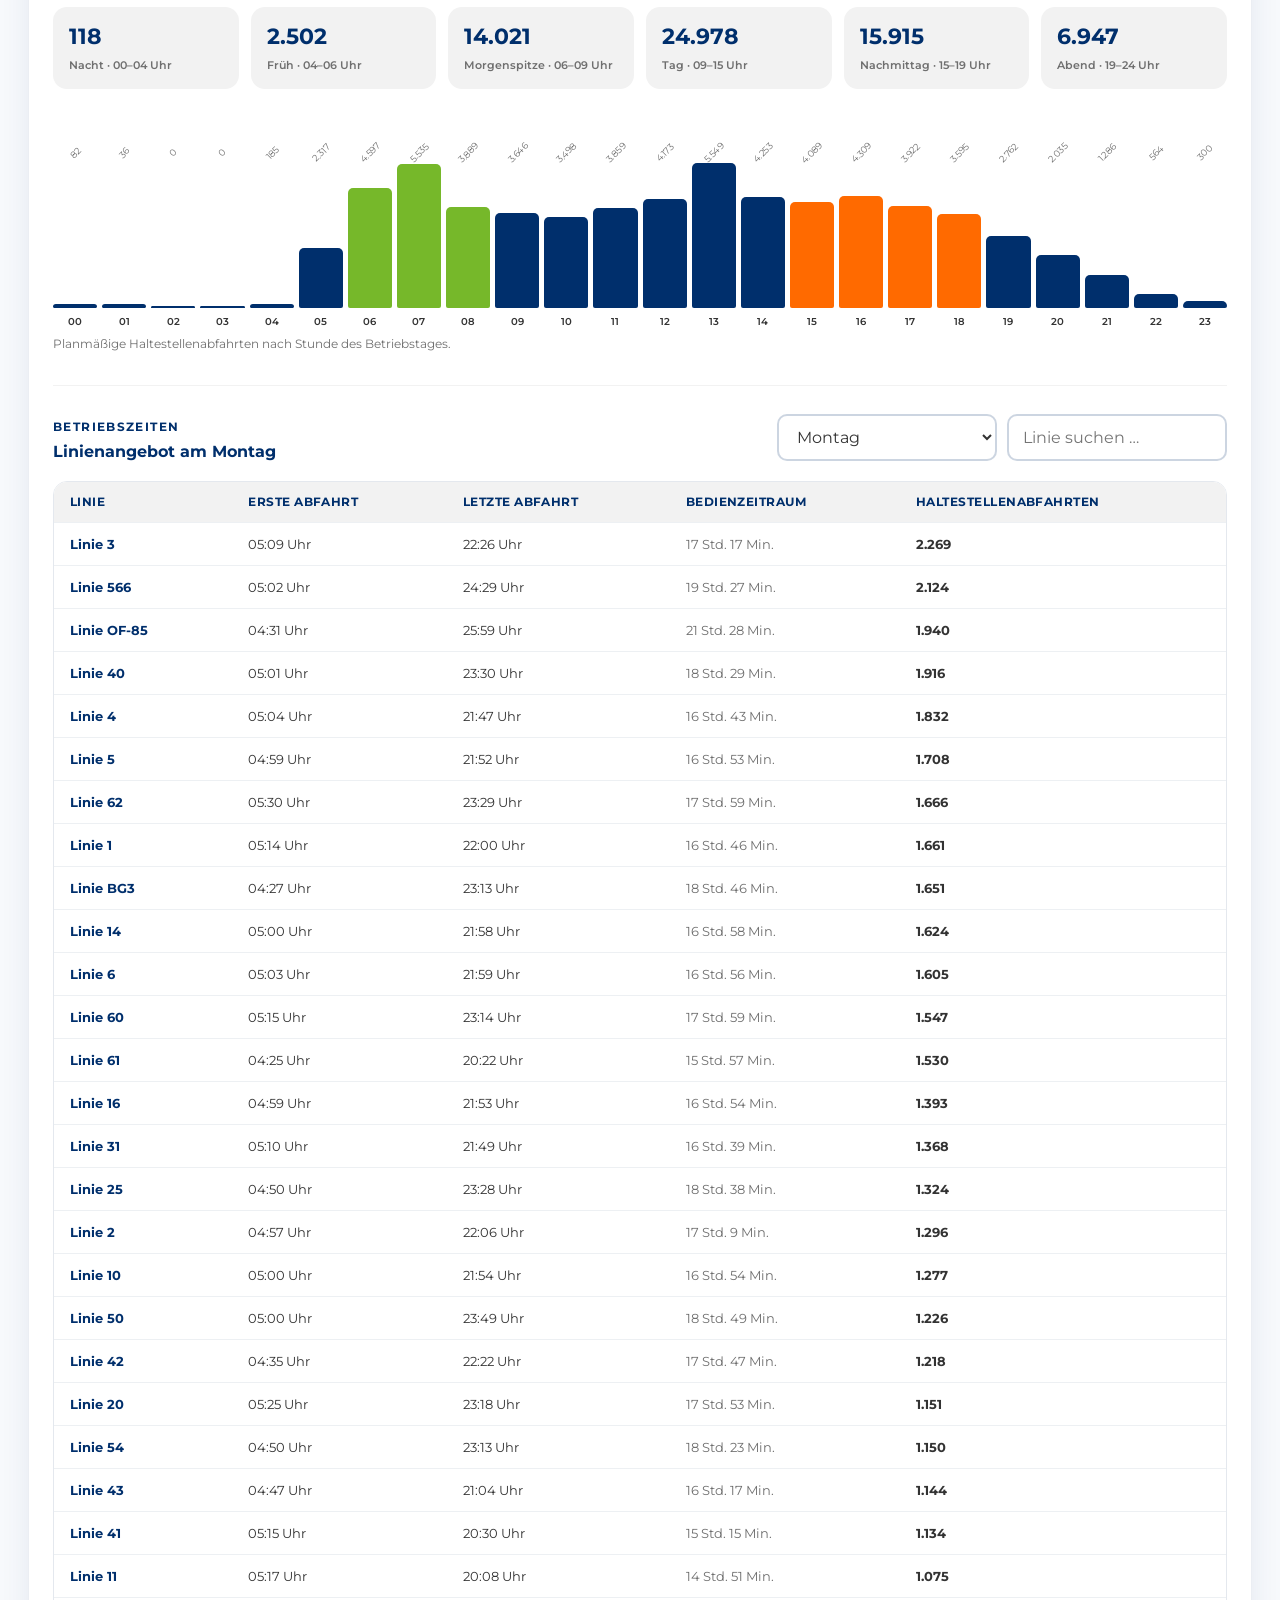
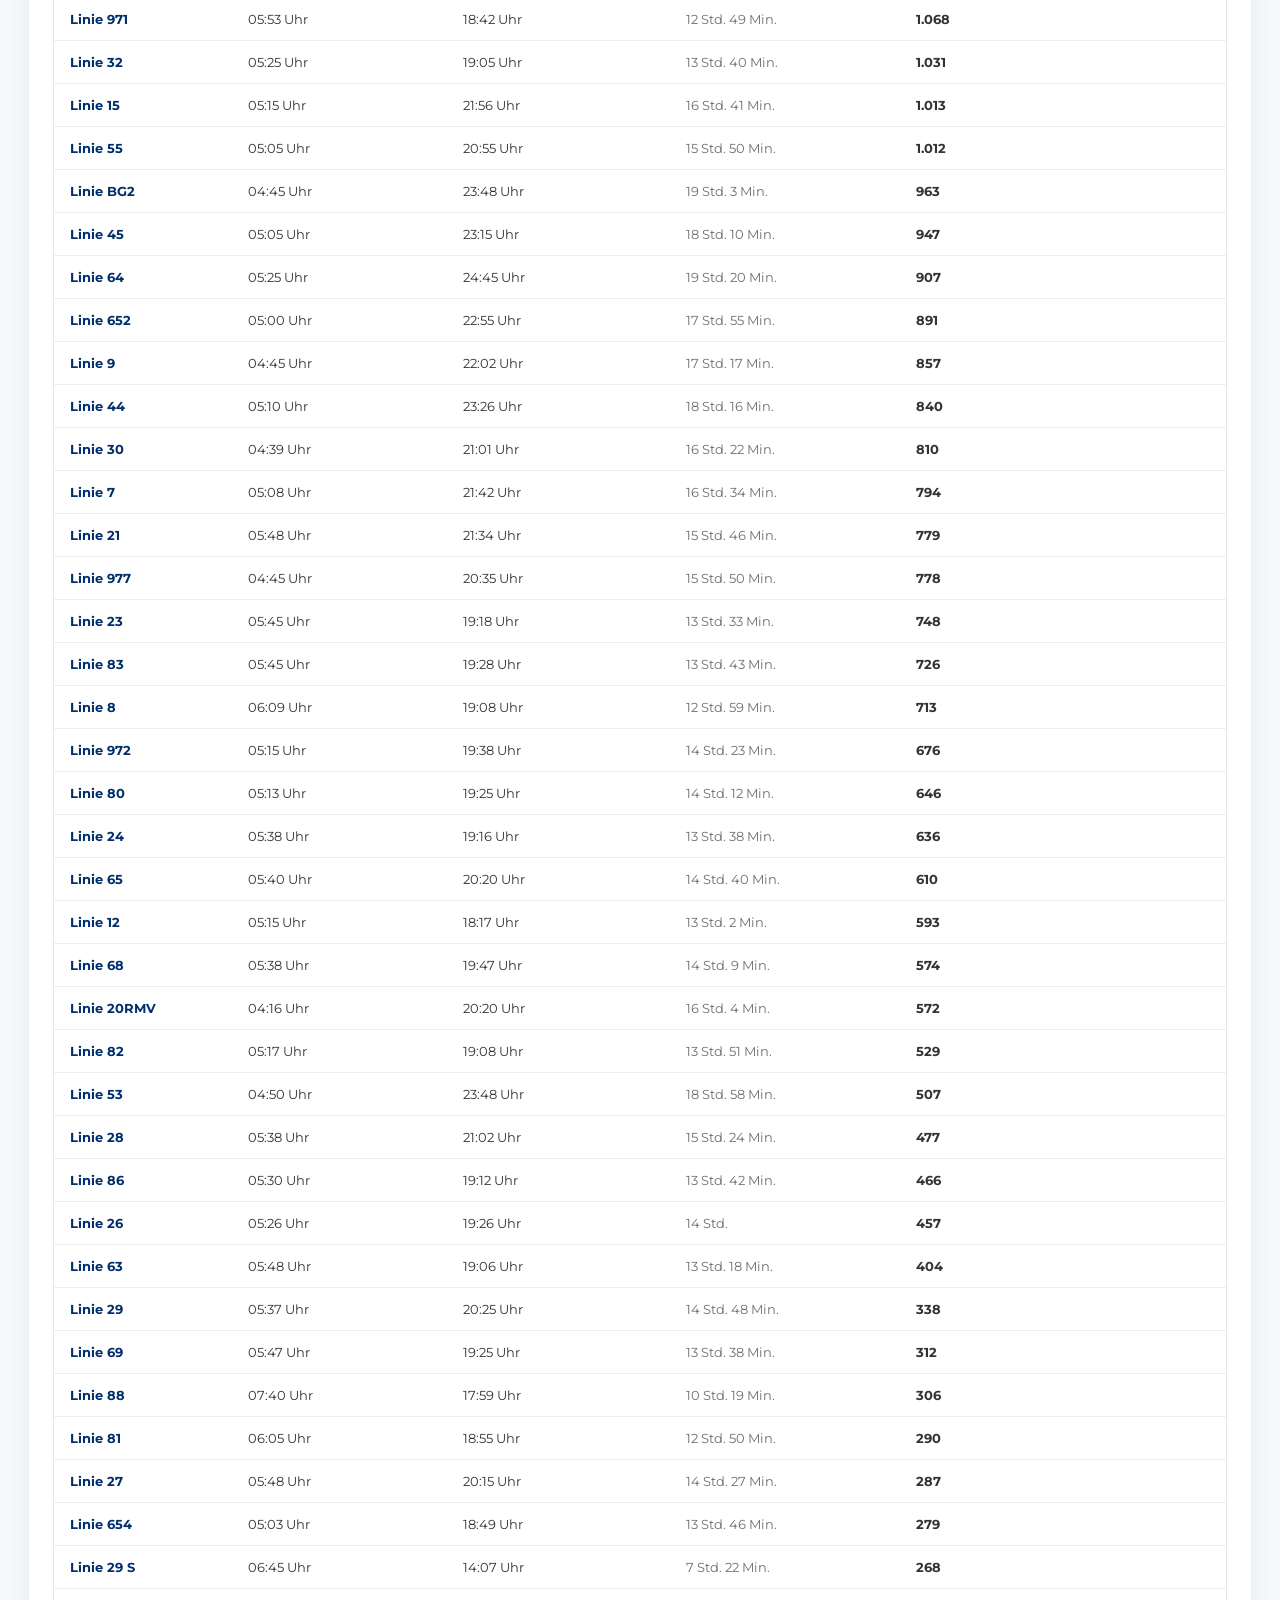
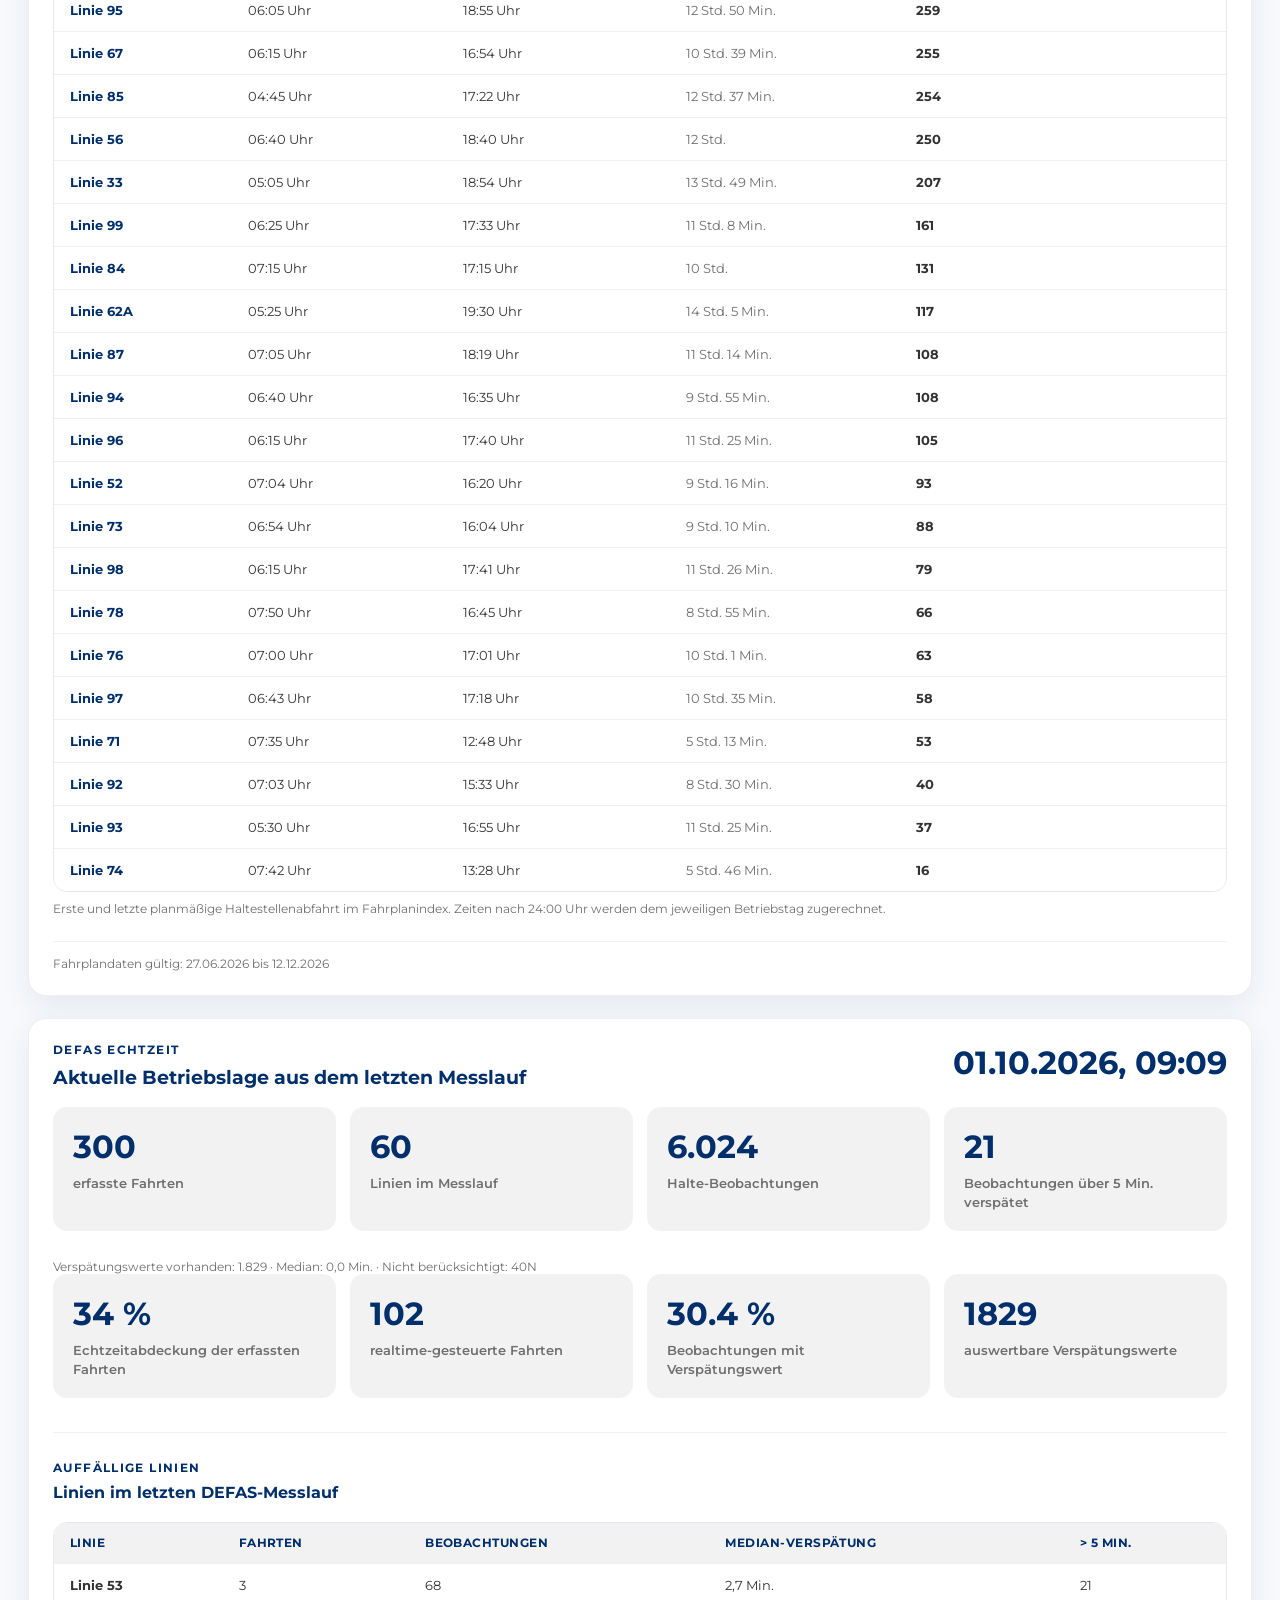
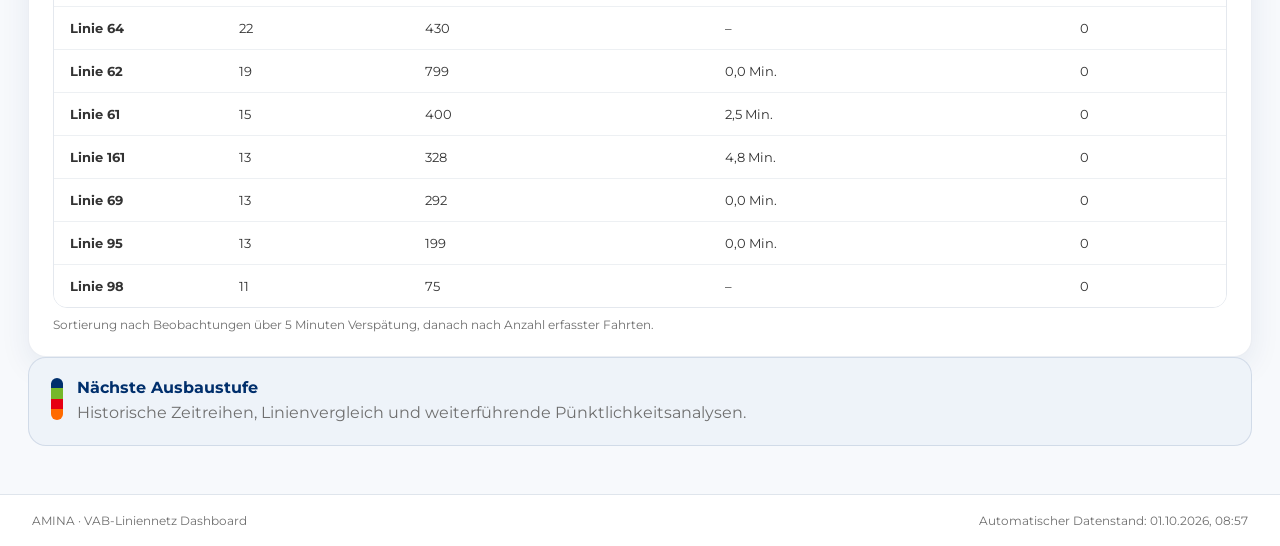
==== commit 7879f175: "Add DEFAS realtime coverage and line anomalies" ====
--- a/dashboard/index.html
+++ b/dashboard/index.html
@@ -386,6 +386,105 @@
       </div>
 
       <p id="rt-status" class="network-caption">Verspätungswerte vorhanden: 1829 · Median: 0 Min. · Nicht berücksichtigt: 40N</p>
+      <!-- DEFAS_DETAIL_START -->
+      <div class="realtime-detail">
+        <div class="timetable-kpis">
+          <div class="network-stat">
+            <strong>34 %</strong>
+            <span>Echtzeitabdeckung der erfassten Fahrten</span>
+          </div>
+          <div class="network-stat">
+            <strong>102</strong>
+            <span>realtime-gesteuerte Fahrten</span>
+          </div>
+          <div class="network-stat">
+            <strong>30.4 %</strong>
+            <span>Beobachtungen mit Verspätungswert</span>
+          </div>
+          <div class="network-stat">
+            <strong>1829</strong>
+            <span>auswertbare Verspätungswerte</span>
+          </div>
+        </div>
+
+        <div class="line-operation">
+          <div class="line-operation-heading">
+            <div>
+              <p class="eyebrow">AUFFÄLLIGE LINIEN</p>
+              <h3>Linien im letzten DEFAS-Messlauf</h3>
+            </div>
+          </div>
+
+          <div class="operation-table-wrap">
+            <table class="operation-table">
+              <thead>
+                <tr>
+                  <th>Linie</th>
+                  <th>Fahrten</th>
+                  <th>Beobachtungen</th>
+                  <th>Median-Verspätung</th>
+                  <th>&gt; 5 Min.</th>
+                </tr>
+              </thead>
+              <tbody>
+              <tr>
+                <td><strong>Linie 53</strong></td>
+                <td>3</td>
+                <td>68</td>
+                <td>2,7 Min.</td>
+                <td>21</td>
+              </tr>              <tr>
+                <td><strong>Linie 64</strong></td>
+                <td>22</td>
+                <td>430</td>
+                <td>–</td>
+                <td>0</td>
+              </tr>              <tr>
+                <td><strong>Linie 62</strong></td>
+                <td>19</td>
+                <td>799</td>
+                <td>0,0 Min.</td>
+                <td>0</td>
+              </tr>              <tr>
+                <td><strong>Linie 61</strong></td>
+                <td>15</td>
+                <td>400</td>
+                <td>2,5 Min.</td>
+                <td>0</td>
+              </tr>              <tr>
+                <td><strong>Linie 161</strong></td>
+                <td>13</td>
+                <td>328</td>
+                <td>4,8 Min.</td>
+                <td>0</td>
+              </tr>              <tr>
+                <td><strong>Linie 69</strong></td>
+                <td>13</td>
+                <td>292</td>
+                <td>0,0 Min.</td>
+                <td>0</td>
+              </tr>              <tr>
+                <td><strong>Linie 95</strong></td>
+                <td>13</td>
+                <td>199</td>
+                <td>0,0 Min.</td>
+                <td>0</td>
+              </tr>              <tr>
+                <td><strong>Linie 98</strong></td>
+                <td>11</td>
+                <td>75</td>
+                <td>–</td>
+                <td>0</td>
+              </tr>              </tbody>
+            </table>
+          </div>
+
+          <p class="network-caption">
+            Sortierung nach Beobachtungen über 5 Minuten Verspätung, danach nach Anzahl erfasster Fahrten.
+          </p>
+        </div>
+      </div>
+      <!-- DEFAS_DETAIL_END -->
     </section>
     <section class="future">
       <span class="future-mark"></span>
@@ -419,3 +518,4 @@
 
 
 
+
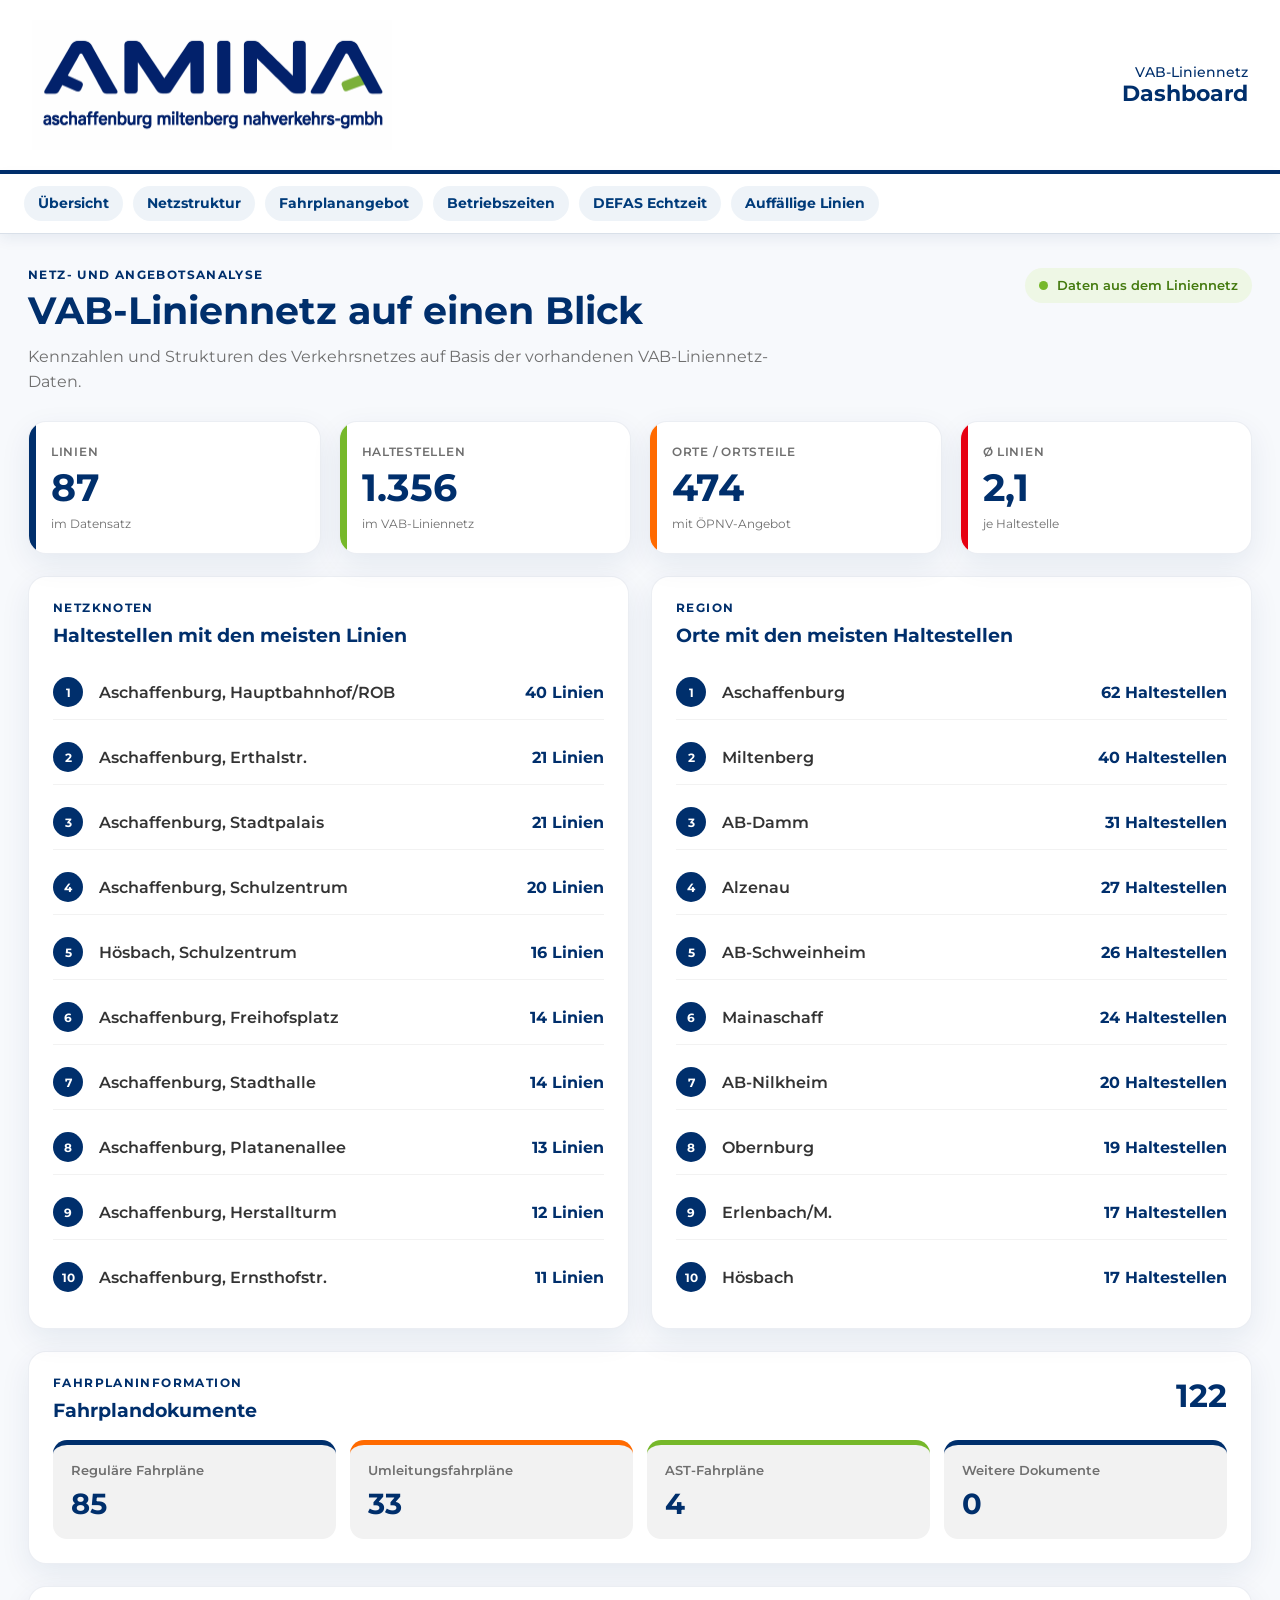
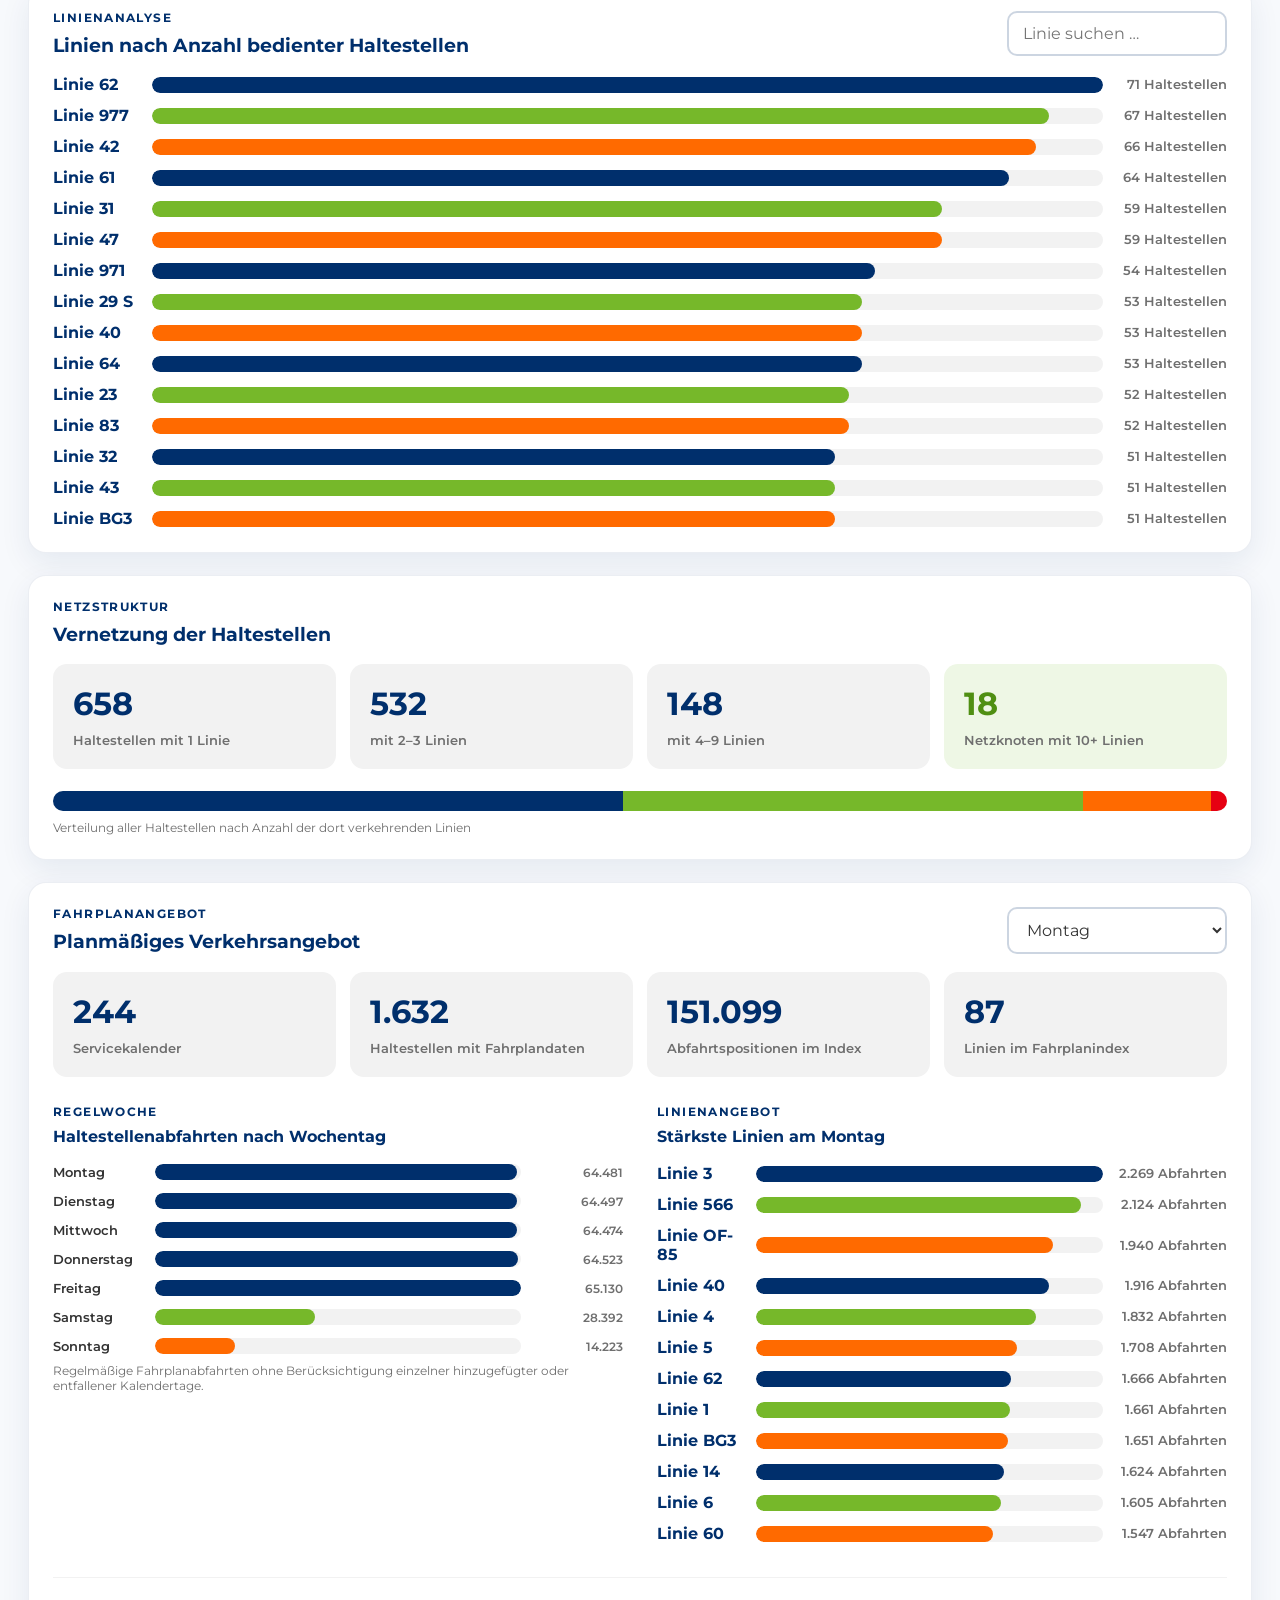
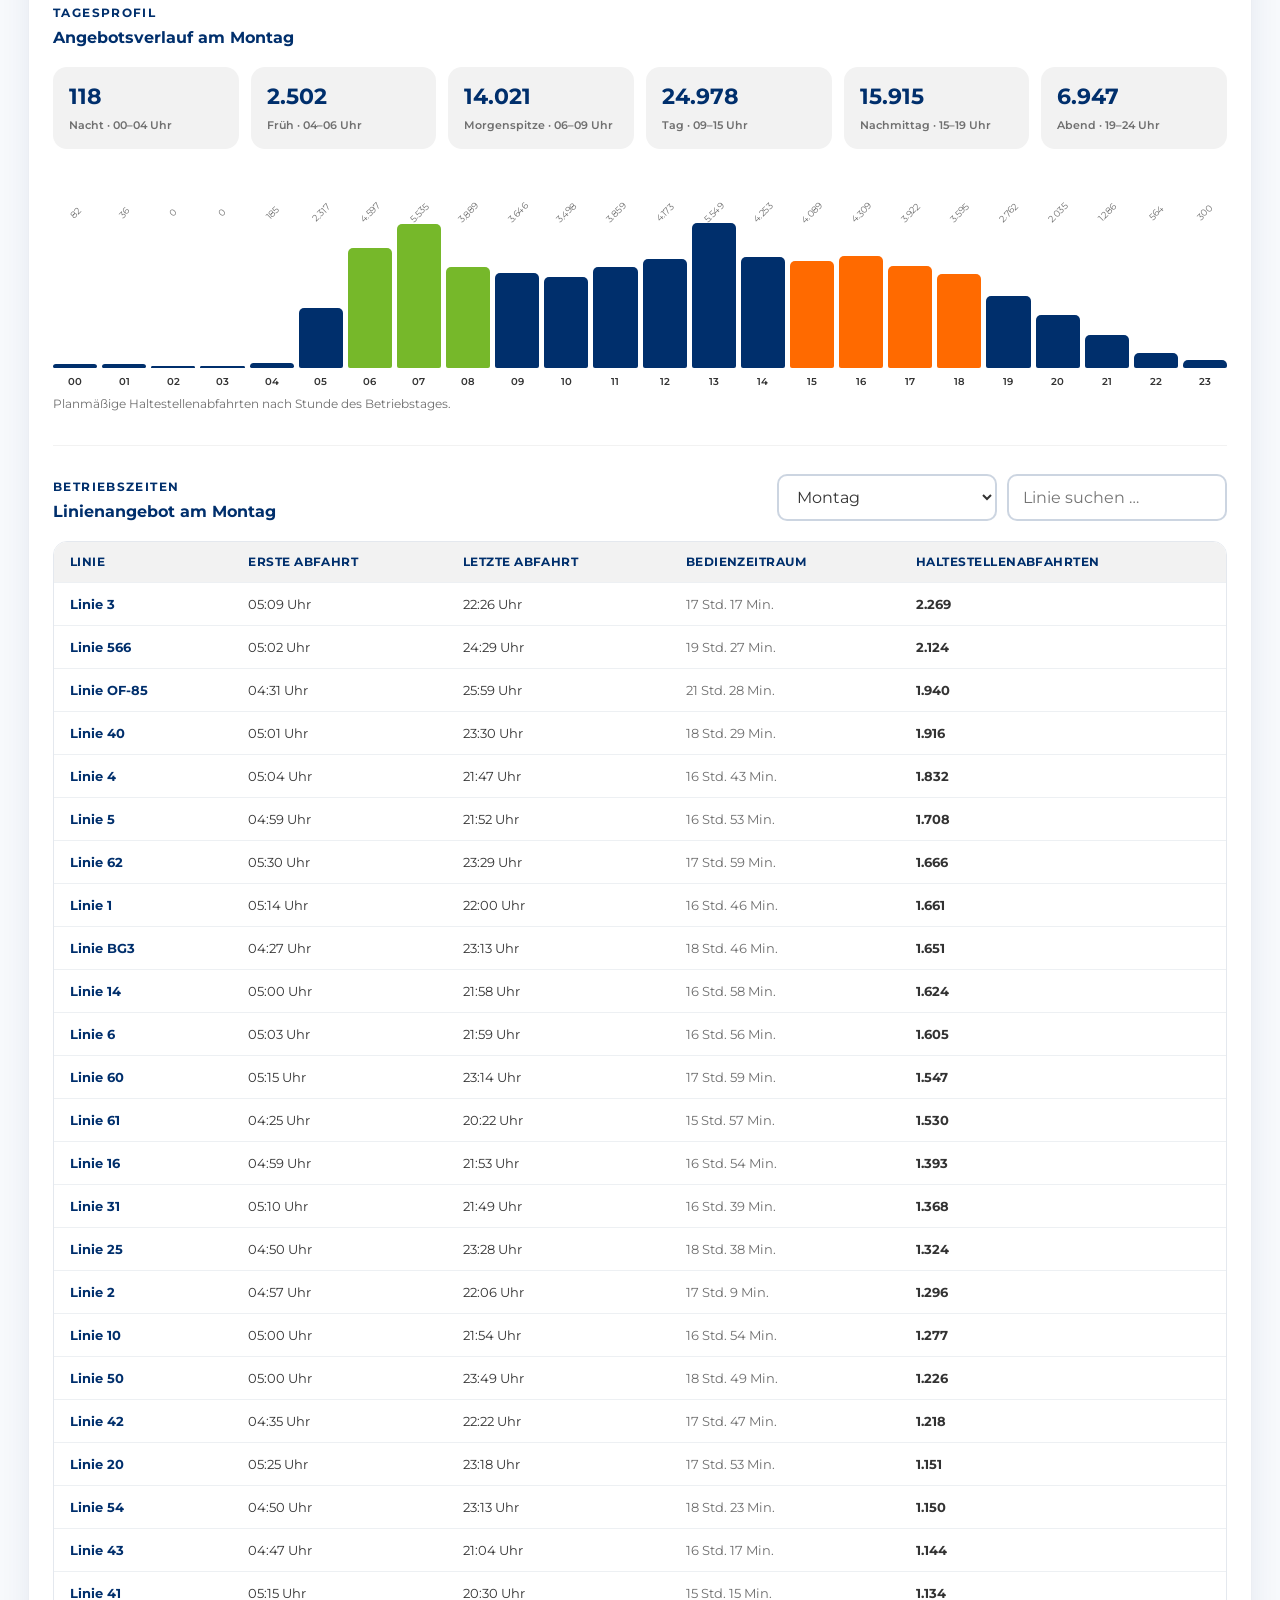
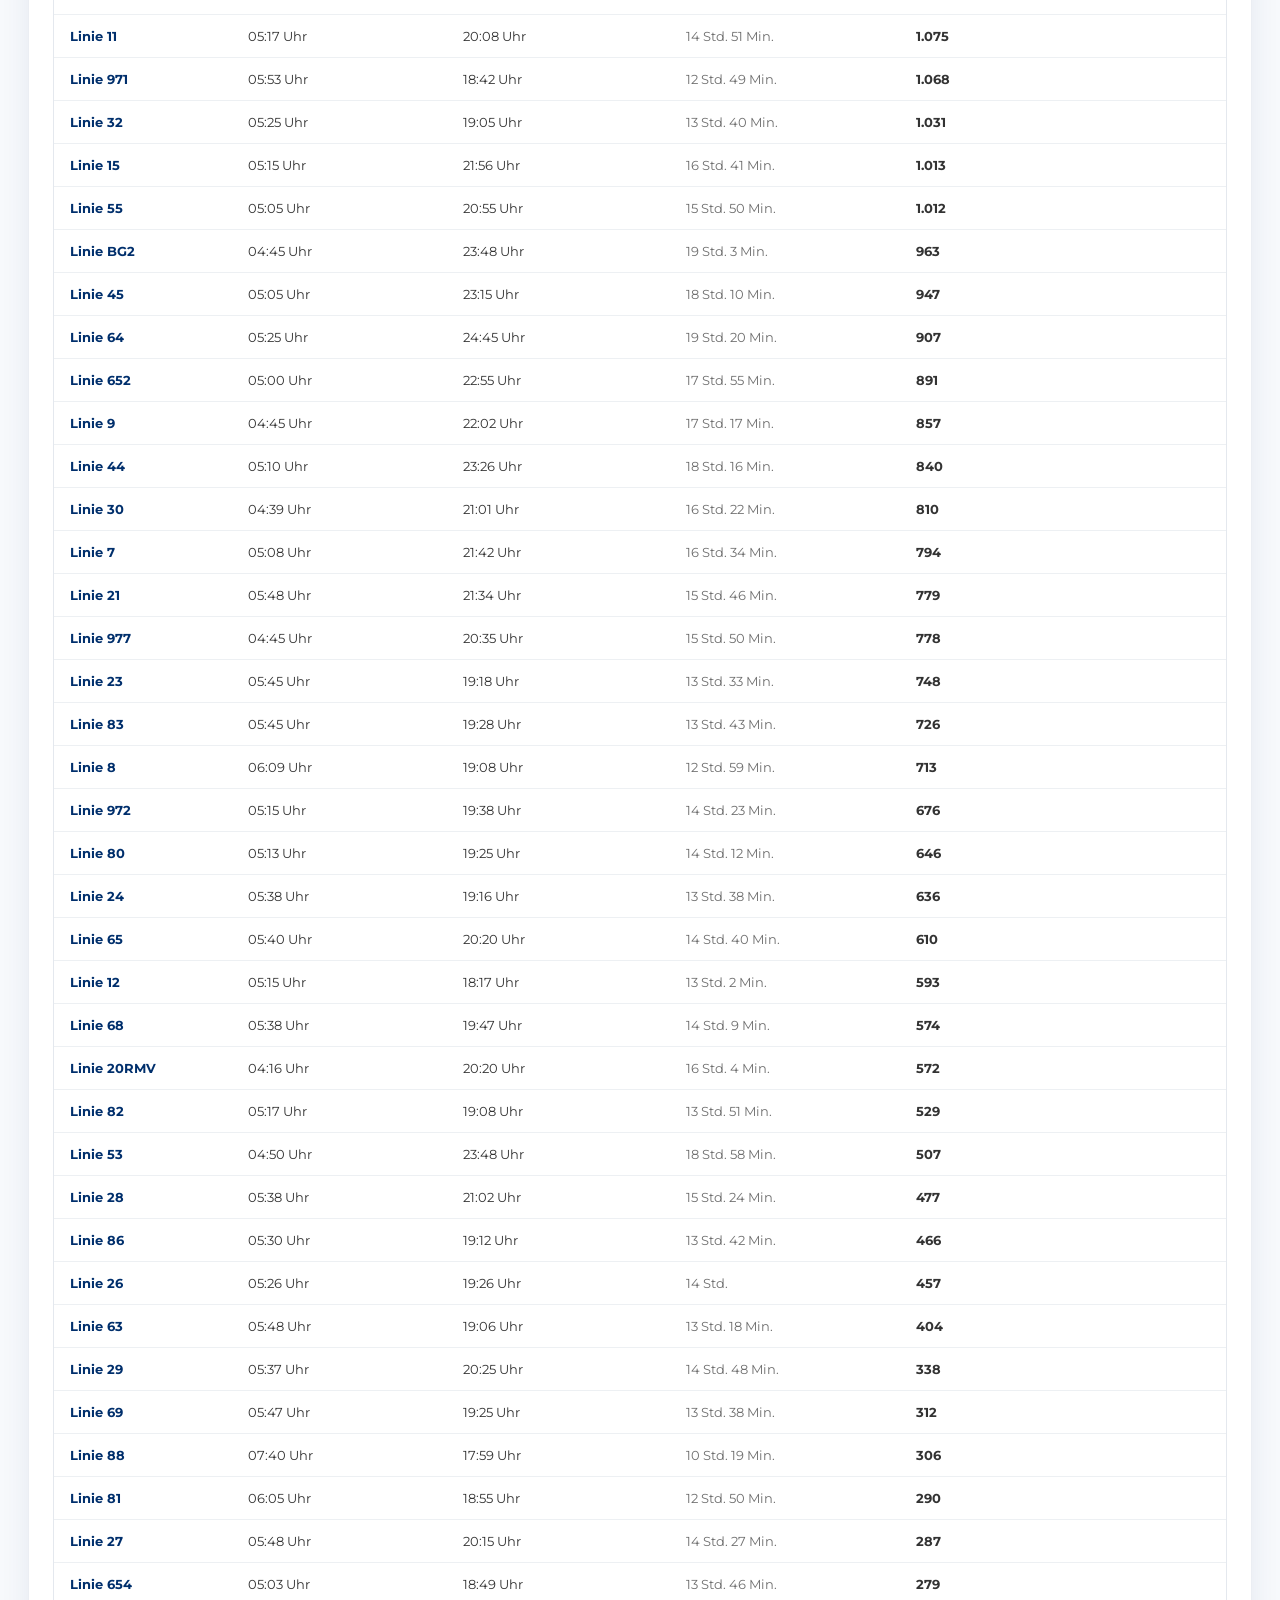
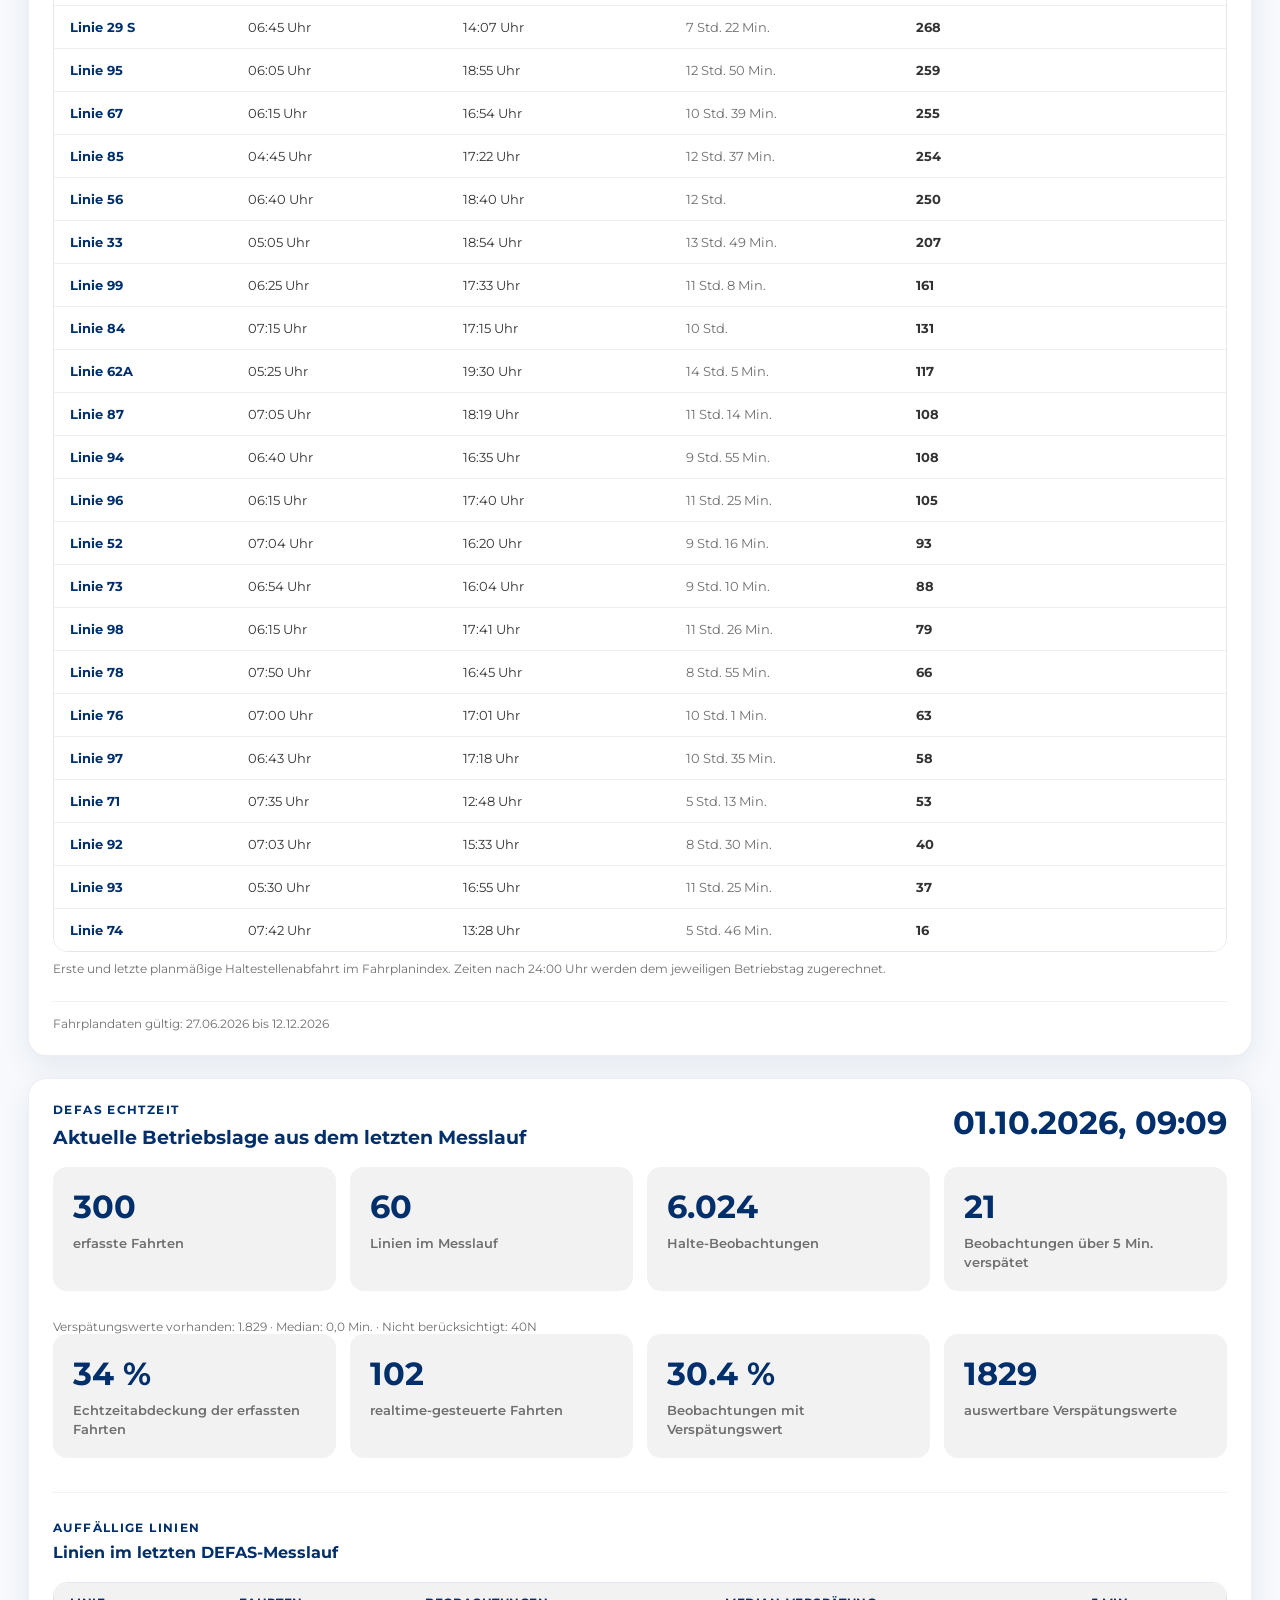
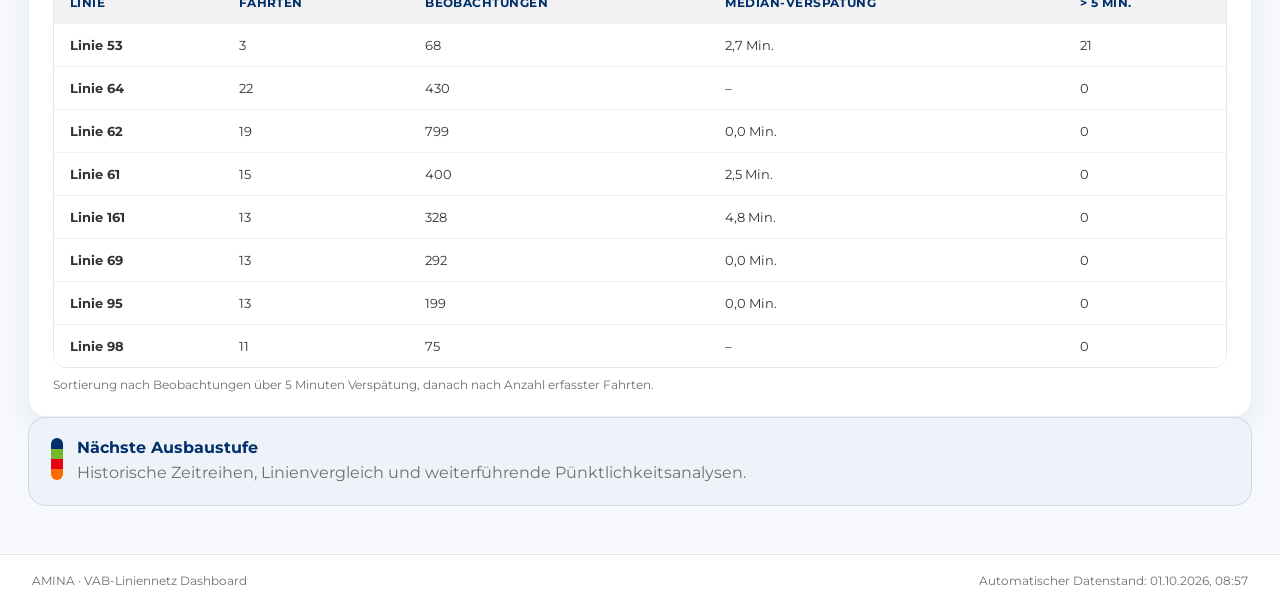
==== commit 95a10418: "Add sticky dashboard navigation" ====
--- a/dashboard/index.html
+++ b/dashboard/index.html
@@ -10,6 +10,7 @@
   <link href="https://fonts.googleapis.com/css2?family=Montserrat:wght@400;500;600;700&display=swap" rel="stylesheet">
 
   <link rel="stylesheet" href="dashboard.css">
+  <link rel="stylesheet" href="navigation.css?v=1206">
 </head>
 
 <body>
@@ -27,10 +28,18 @@
       <strong>Dashboard</strong>
     </div>
   </header>
+  <nav class="dashboard-nav" aria-label="Dashboard-Navigation">
+    <a href="#uebersicht">Übersicht</a>
+    <a href="#netzstruktur">Netzstruktur</a>
+    <a href="#fahrplanangebot">Fahrplanangebot</a>
+    <a href="#betriebszeiten">Betriebszeiten</a>
+    <a href="#defas-echtzeit">DEFAS Echtzeit</a>
+    <a href="#auffaellige-linien">Auffällige Linien</a>
+  </nav>
 
   <main class="dashboard">
 
-    <section class="intro">
+    <section class="intro" id="uebersicht">
       <div>
         <p class="eyebrow">NETZ- UND ANGEBOTSANALYSE</p>
         <h1>VAB-Liniennetz auf einen Blick</h1>
@@ -154,7 +163,7 @@
         <p class="loading">Liniendaten werden geladen …</p>
       </div>
     </section>
-    <section class="panel network-structure-panel">
+    <section class="panel network-structure-panel" id="netzstruktur">
       <div class="panel-heading">
         <div>
           <p class="eyebrow">NETZSTRUKTUR</p>
@@ -197,7 +206,7 @@
         Verteilung aller Haltestellen nach Anzahl der dort verkehrenden Linien
       </p>
     </section>
-    <section class="panel timetable-panel">
+    <section class="panel timetable-panel" id="fahrplanangebot">
       <div class="panel-heading">
         <div>
           <p class="eyebrow">FAHRPLANANGEBOT</p>
@@ -306,7 +315,7 @@
           Planmäßige Haltestellenabfahrten nach Stunde des Betriebstages.
         </p>
       </div>
-      <div class="line-operation">
+      <div class="line-operation" id="betriebszeiten">
         <div class="line-operation-heading">
           <div>
             <p class="eyebrow">BETRIEBSZEITEN</p>
@@ -357,7 +366,7 @@
       </div>
       <p id="tt-validity" class="timetable-validity"></p>
     </section>
-    <section class="panel realtime-panel">
+    <section class="panel realtime-panel" id="defas-echtzeit">
       <div class="panel-heading">
         <div>
           <p class="eyebrow">DEFAS ECHTZEIT</p>
@@ -407,10 +416,10 @@
           </div>
         </div>
 
-        <div class="line-operation">
+        <div class="line-operation" id="betriebszeiten">
           <div class="line-operation-heading">
             <div>
-              <p class="eyebrow">AUFFÄLLIGE LINIEN</p>
+              <span id="auffaellige-linien"></span><p class="eyebrow">AUFFÄLLIGE LINIEN</p>
               <h3>Linien im letzten DEFAS-Messlauf</h3>
             </div>
           </div>
@@ -519,3 +528,5 @@
 
 
 
+
+
--- a/dashboard/dashboard.css
+++ b/dashboard/dashboard.css
@@ -895,3 +895,56 @@
     width: 100%;
   }
 }
+
+.dashboard-nav {
+  position: sticky;
+  top: 0;
+  z-index: 1000;
+  display: flex;
+  gap: 10px;
+  padding: 12px 28px;
+  overflow-x: auto;
+  background: rgba(255, 255, 255, 0.96);
+  border-bottom: 1px solid rgba(0, 47, 108, 0.12);
+  box-shadow: 0 6px 18px rgba(0, 47, 108, 0.08);
+  backdrop-filter: blur(8px);
+}
+
+.dashboard-nav a {
+  flex: 0 0 auto;
+  padding: 9px 14px;
+  border-radius: 999px;
+  background: #eef3f8;
+  color: var(--amina-blau);
+  text-decoration: none;
+  font-size: 0.82rem;
+  font-weight: 700;
+  white-space: nowrap;
+  transition: transform 0.15s ease, background 0.15s ease;
+}
+
+.dashboard-nav a:hover,
+.dashboard-nav a:focus-visible {
+  background: #dfeaf5;
+  transform: translateY(-1px);
+  outline: none;
+}
+
+#uebersicht,
+#netzstruktur,
+#fahrplanangebot,
+#betriebszeiten,
+#defas-echtzeit,
+#auffaellige-linien {
+  scroll-margin-top: 78px;
+}
+
+html {
+  scroll-behavior: smooth;
+}
+
+@media (max-width: 760px) {
+  .dashboard-nav {
+    padding: 10px 14px;
+  }
+}
--- a/dashboard/navigation.css
+++ b/dashboard/navigation.css
@@ -0,0 +1,59 @@
+﻿.dashboard-nav {
+  position: sticky;
+  top: 0;
+  z-index: 2000;
+  display: flex;
+  gap: 10px;
+  align-items: center;
+  padding: 12px 24px;
+  overflow-x: auto;
+  background: rgba(255, 255, 255, 0.98);
+  border-bottom: 1px solid rgba(0, 47, 108, 0.15);
+  box-shadow: 0 4px 14px rgba(0, 47, 108, 0.08);
+  backdrop-filter: blur(8px);
+}
+
+.dashboard-nav a {
+  flex: 0 0 auto;
+  display: inline-block;
+  padding: 9px 14px;
+  border-radius: 999px;
+  background: #eef3f8;
+  color: #003b7a;
+  text-decoration: none;
+  font-size: 14px;
+  font-weight: 700;
+  line-height: 1.2;
+  white-space: nowrap;
+}
+
+.dashboard-nav a:hover,
+.dashboard-nav a:focus {
+  background: #dce8f4;
+  text-decoration: none;
+}
+
+html {
+  scroll-behavior: smooth;
+}
+
+#uebersicht,
+#netzstruktur,
+#fahrplanangebot,
+#betriebszeiten,
+#defas-echtzeit,
+#auffaellige-linien {
+  scroll-margin-top: 78px;
+}
+
+@media (max-width: 760px) {
+  .dashboard-nav {
+    padding: 10px 12px;
+    gap: 8px;
+  }
+
+  .dashboard-nav a {
+    font-size: 13px;
+    padding: 8px 12px;
+  }
+}
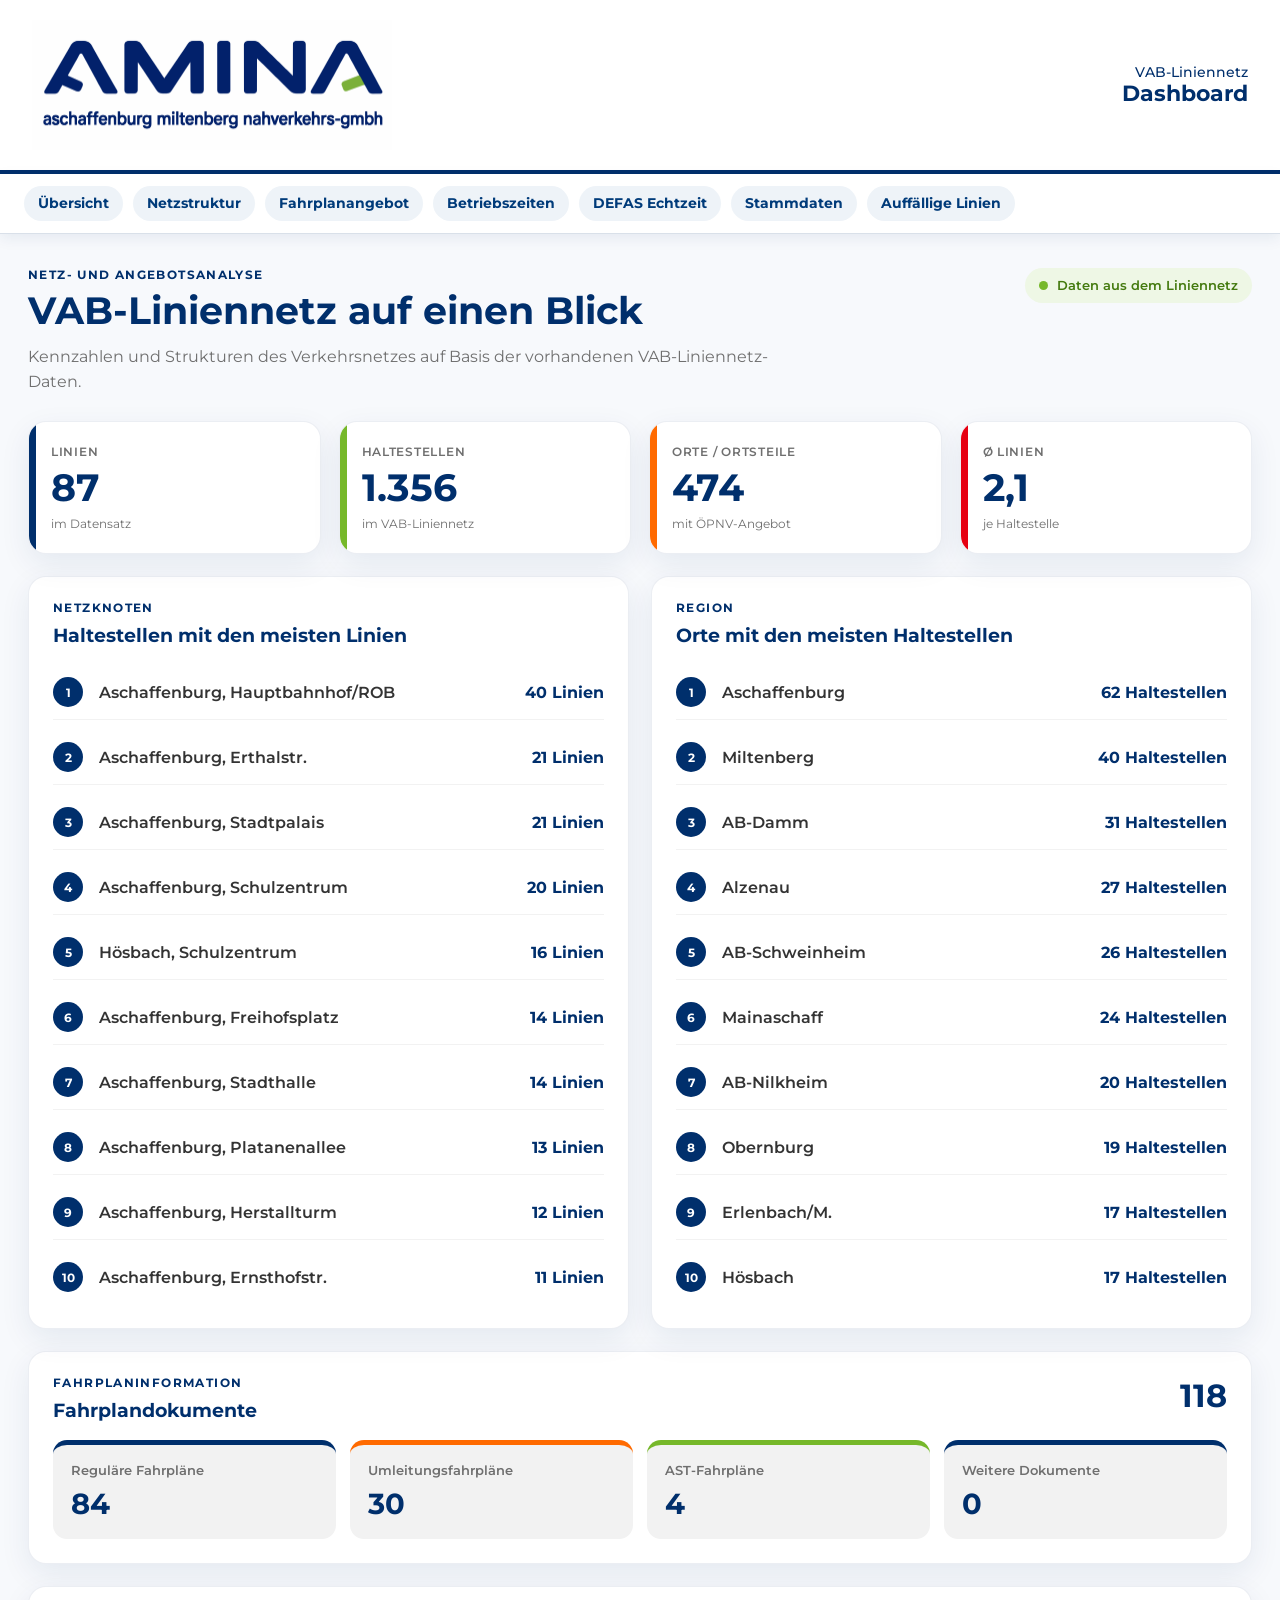
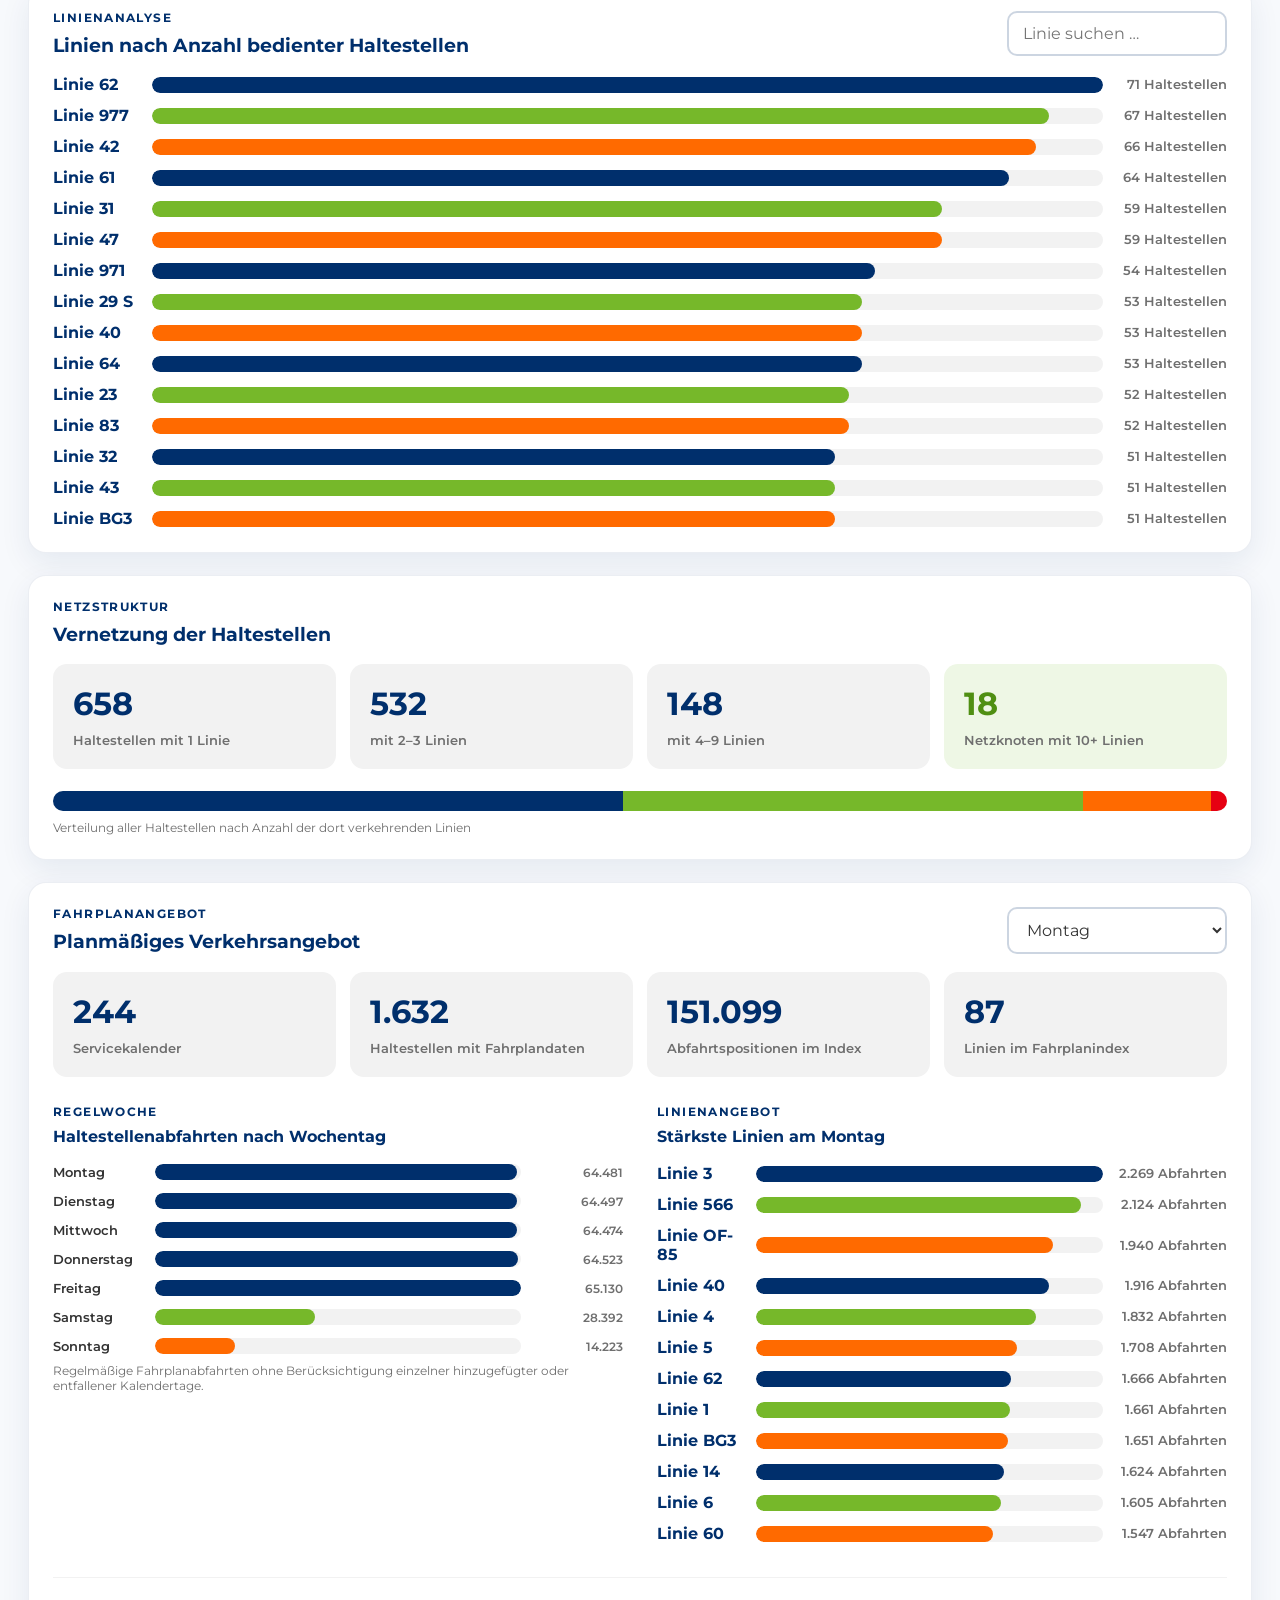
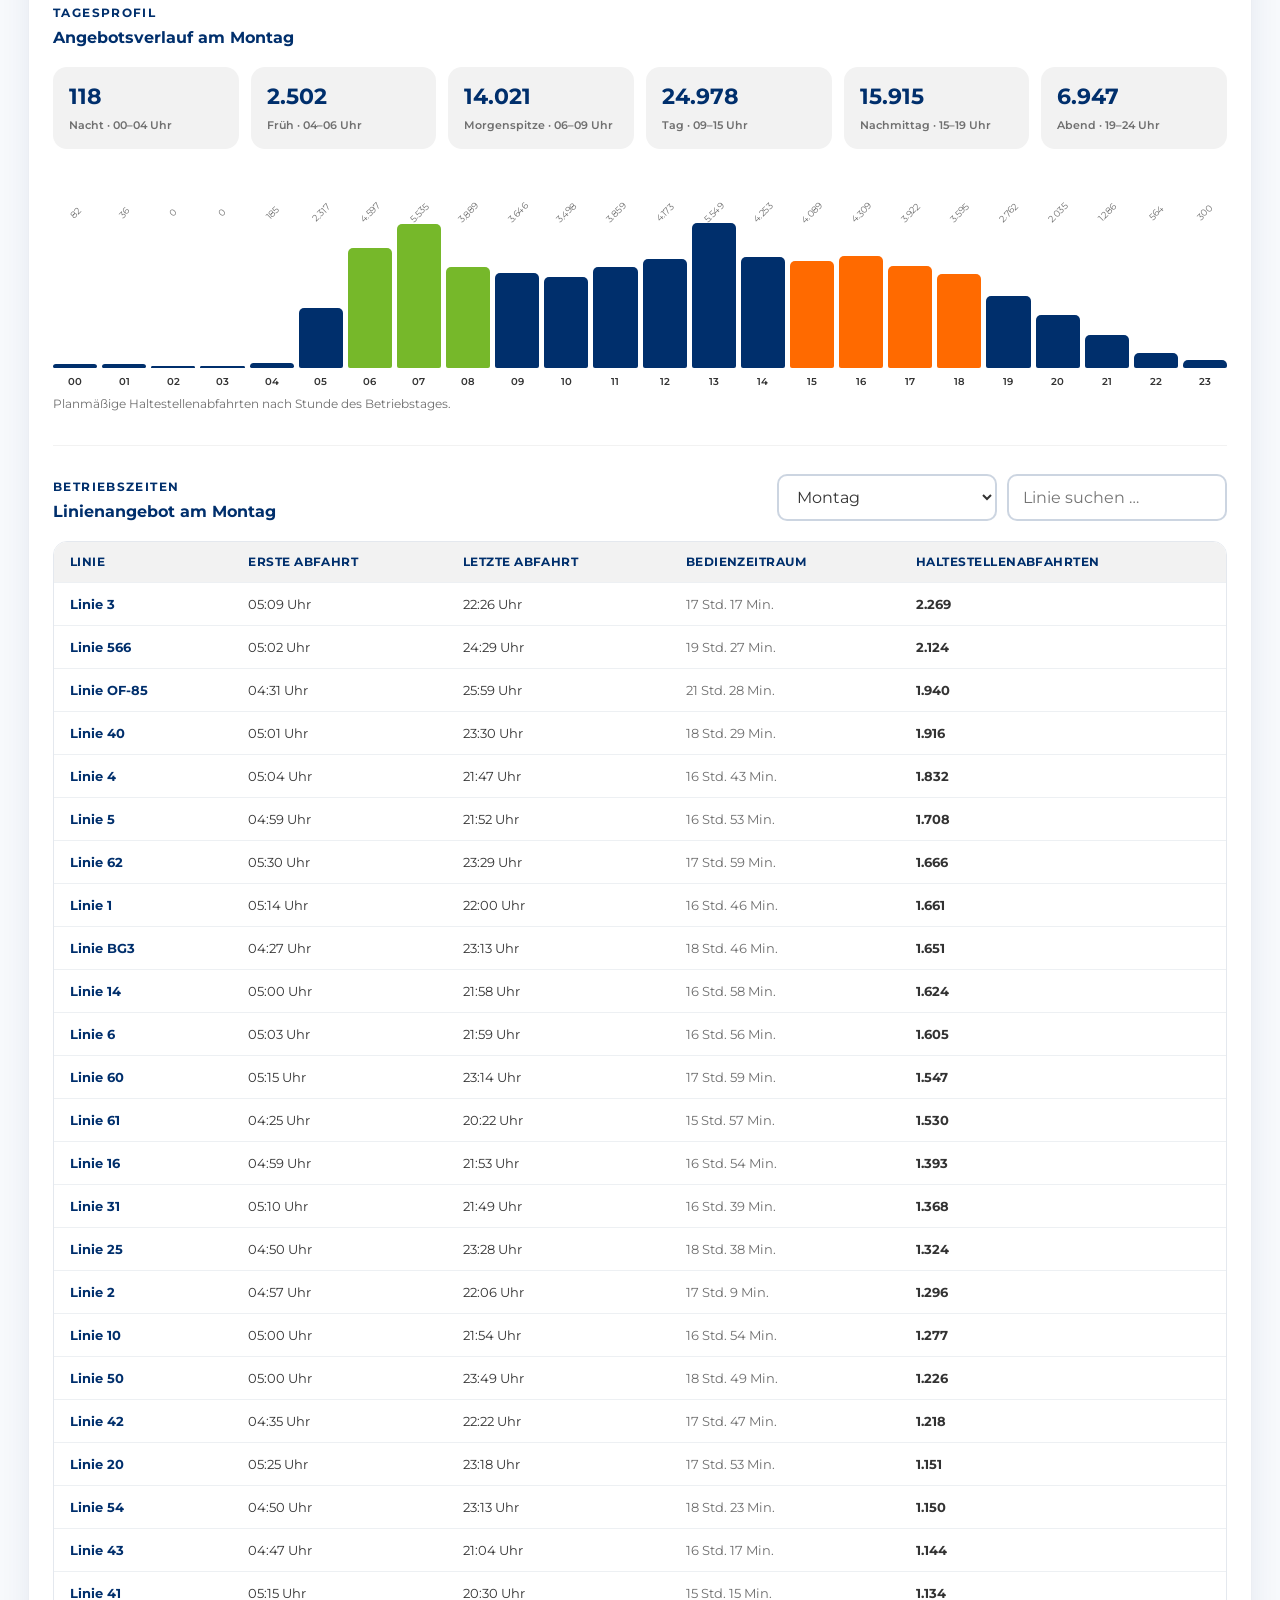
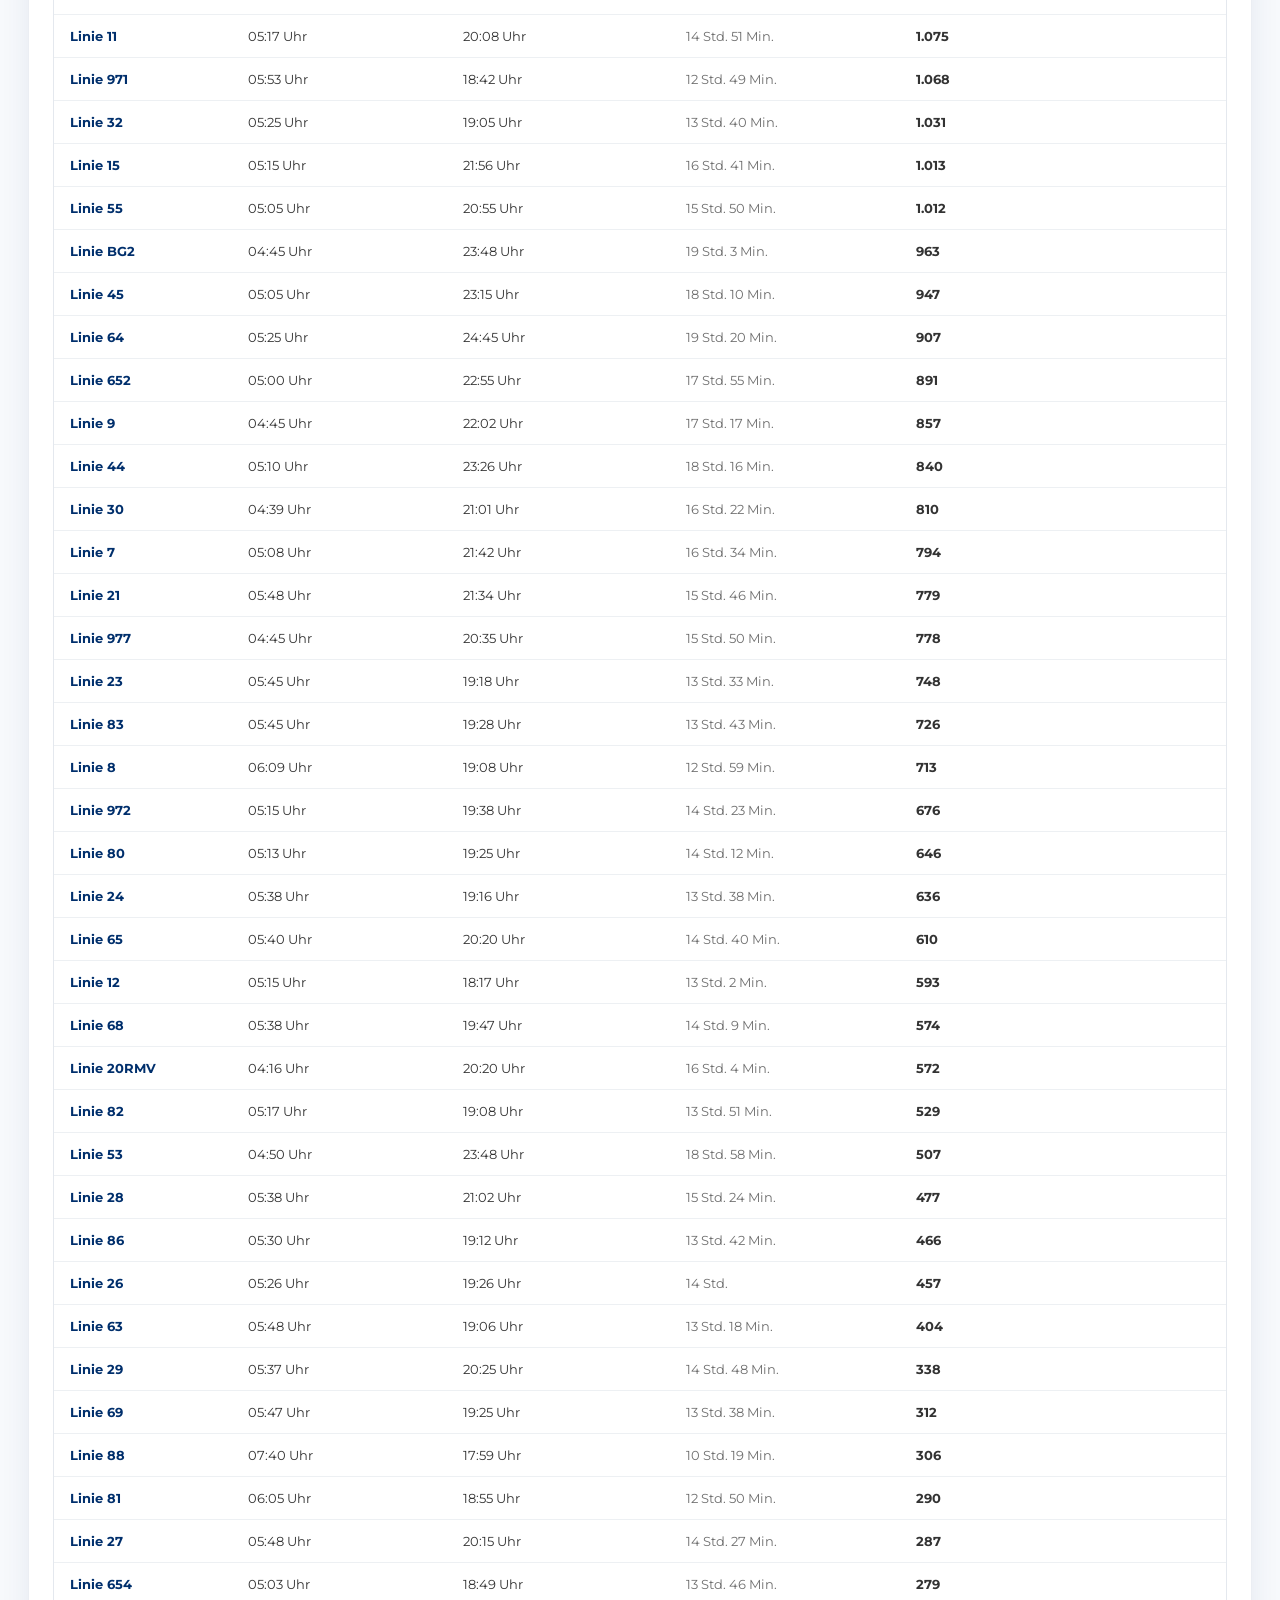
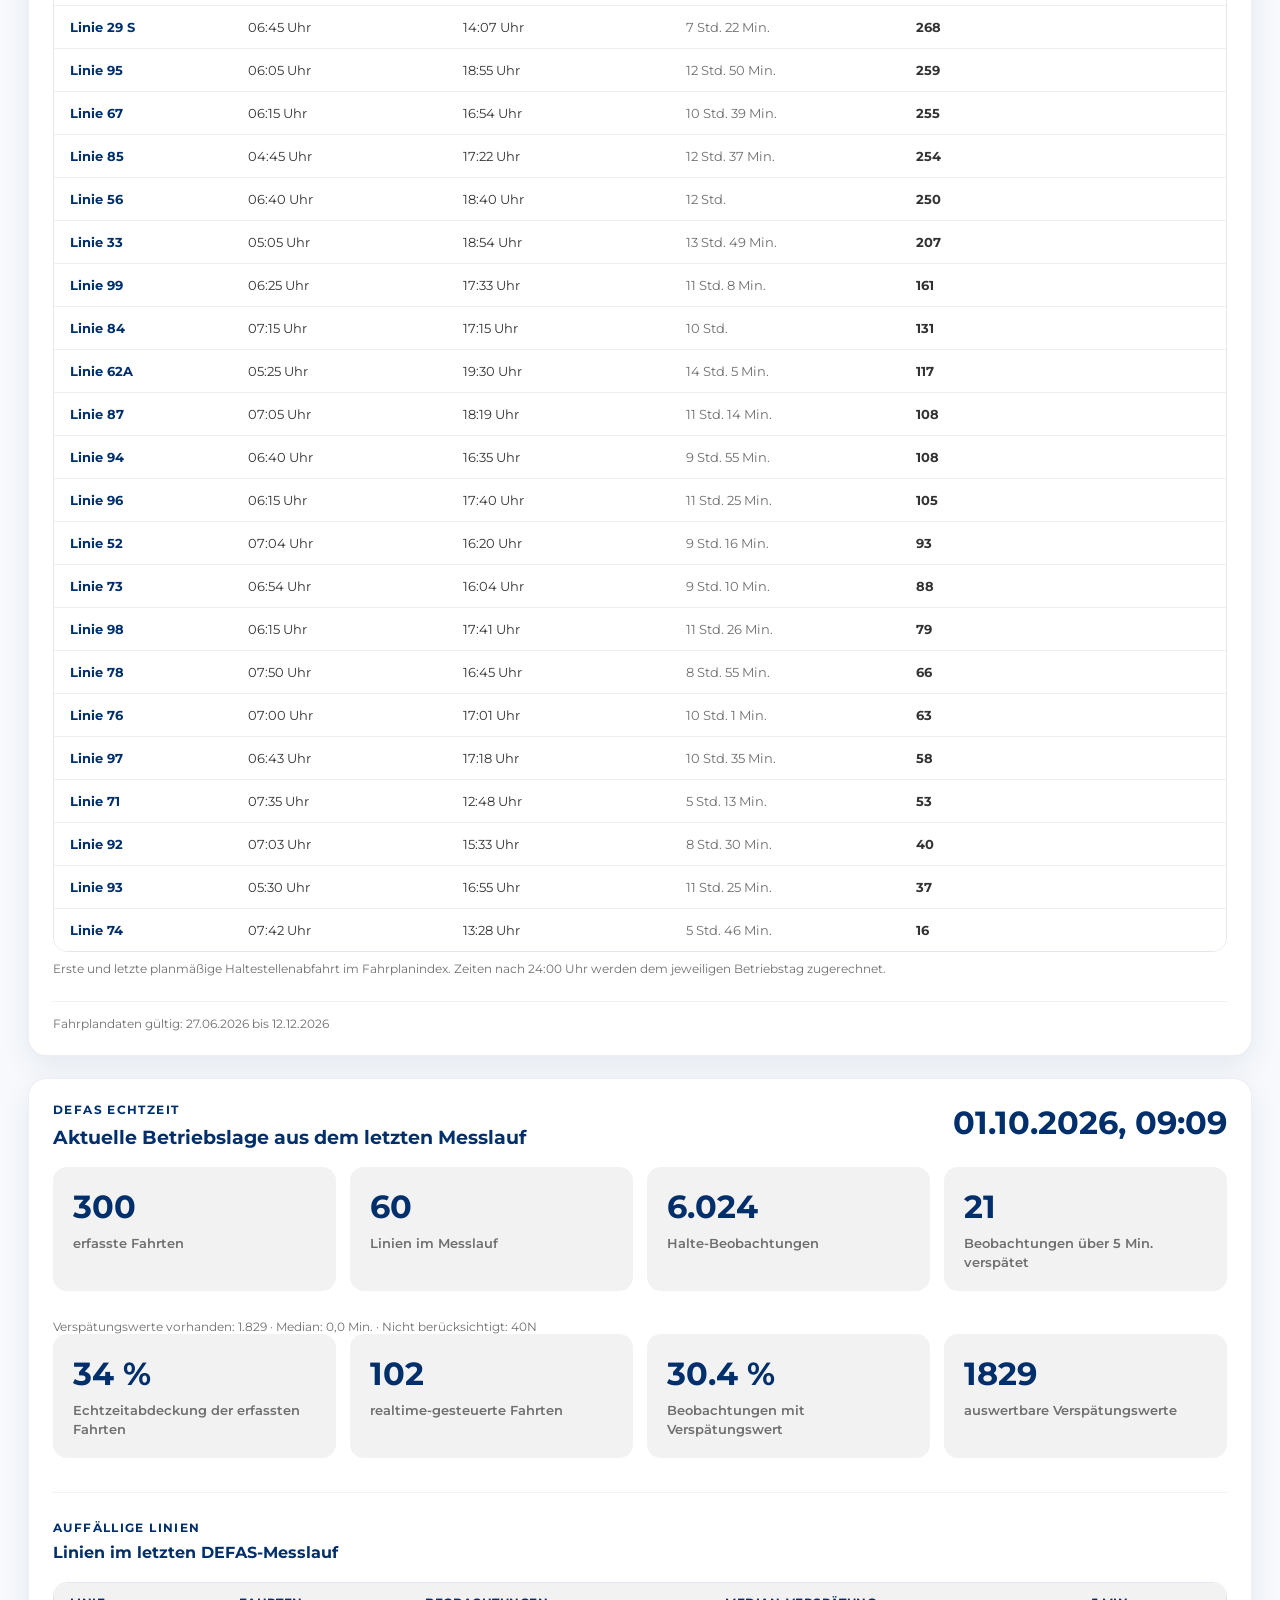
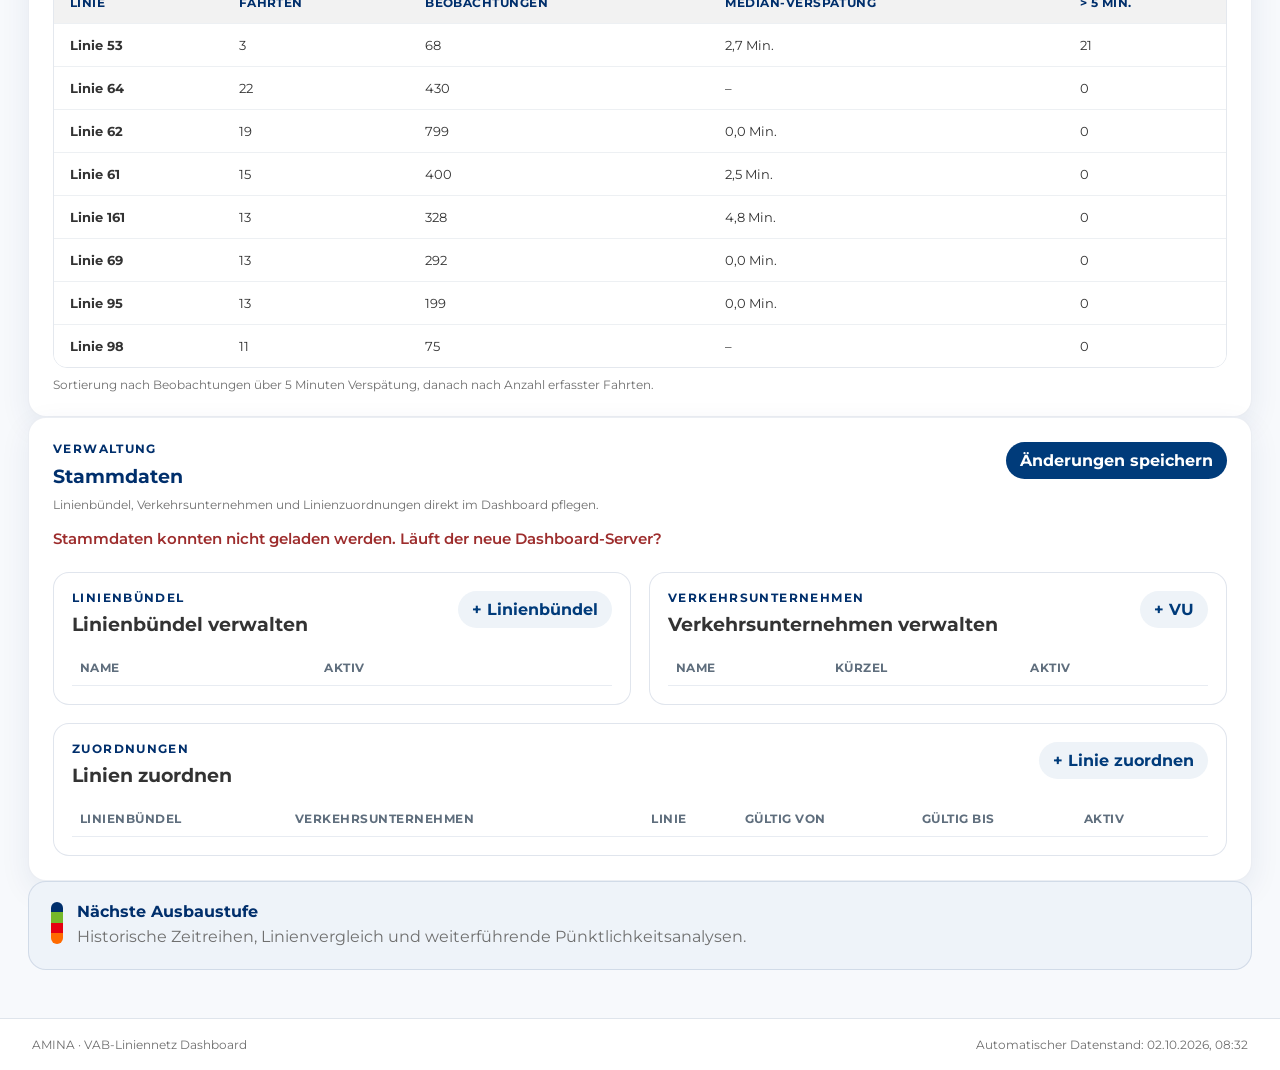
==== commit bcb3f8ba: "Add dashboard master data management" ====
--- a/dashboard/index.html
+++ b/dashboard/index.html
@@ -34,6 +34,7 @@
     <a href="#fahrplanangebot">Fahrplanangebot</a>
     <a href="#betriebszeiten">Betriebszeiten</a>
     <a href="#defas-echtzeit">DEFAS Echtzeit</a>
+    <a href="#stammdaten">Stammdaten</a>
     <a href="#auffaellige-linien">Auffällige Linien</a>
   </nav>
 
@@ -495,6 +496,94 @@
       </div>
       <!-- DEFAS_DETAIL_END -->
     </section>
+        <section class="panel masterdata-panel" id="stammdaten">
+      <div class="panel-heading">
+        <div>
+          <p class="eyebrow">VERWALTUNG</p>
+          <h2>Stammdaten</h2>
+          <p class="network-caption">
+            Linienbündel, Verkehrsunternehmen und Linienzuordnungen direkt im Dashboard pflegen.
+          </p>
+        </div>
+        <button id="masterdata-save" class="masterdata-primary" type="button">Änderungen speichern</button>
+      </div>
+
+      <div id="masterdata-message" class="masterdata-message" role="status" aria-live="polite"></div>
+
+      <div class="masterdata-grid">
+        <div class="masterdata-card">
+          <div class="masterdata-card-heading">
+            <div>
+              <p class="eyebrow">LINIENBÜNDEL</p>
+              <h3>Linienbündel verwalten</h3>
+            </div>
+            <button id="add-bundle" class="masterdata-secondary" type="button">+ Linienbündel</button>
+          </div>
+          <div class="masterdata-table-wrap">
+            <table class="masterdata-table">
+              <thead>
+                <tr>
+                  <th>Name</th>
+                  <th>Aktiv</th>
+                  <th></th>
+                </tr>
+              </thead>
+              <tbody id="bundle-body"></tbody>
+            </table>
+          </div>
+        </div>
+
+        <div class="masterdata-card">
+          <div class="masterdata-card-heading">
+            <div>
+              <p class="eyebrow">VERKEHRSUNTERNEHMEN</p>
+              <h3>Verkehrsunternehmen verwalten</h3>
+            </div>
+            <button id="add-operator" class="masterdata-secondary" type="button">+ VU</button>
+          </div>
+          <div class="masterdata-table-wrap">
+            <table class="masterdata-table">
+              <thead>
+                <tr>
+                  <th>Name</th>
+                  <th>Kürzel</th>
+                  <th>Aktiv</th>
+                  <th></th>
+                </tr>
+              </thead>
+              <tbody id="operator-body"></tbody>
+            </table>
+          </div>
+        </div>
+      </div>
+
+      <div class="masterdata-card masterdata-assignment-card">
+        <div class="masterdata-card-heading">
+          <div>
+            <p class="eyebrow">ZUORDNUNGEN</p>
+            <h3>Linien zuordnen</h3>
+          </div>
+          <button id="add-assignment" class="masterdata-secondary" type="button">+ Linie zuordnen</button>
+        </div>
+
+        <div class="masterdata-table-wrap">
+          <table class="masterdata-table">
+            <thead>
+              <tr>
+                <th>Linienbündel</th>
+                <th>Verkehrsunternehmen</th>
+                <th>Linie</th>
+                <th>Gültig von</th>
+                <th>Gültig bis</th>
+                <th>Aktiv</th>
+                <th></th>
+              </tr>
+            </thead>
+            <tbody id="assignment-body"></tbody>
+          </table>
+        </div>
+      </div>
+    </section>
     <section class="future">
       <span class="future-mark"></span>
       <div>
@@ -514,6 +603,7 @@
   </footer>
 
   <script src="dashboard.js?v=1127"></script>
+  <script src="stammdaten.js?v=1"></script>
 </body>
 </html>
 
@@ -530,3 +620,4 @@
 
 
 
+
--- a/dashboard/navigation.css
+++ b/dashboard/navigation.css
@@ -57,3 +57,139 @@
     padding: 8px 12px;
   }
 }
+
+.masterdata-panel {
+  scroll-margin-top: 78px;
+}
+
+.masterdata-panel .panel-heading {
+  align-items: flex-start;
+  gap: 18px;
+}
+
+.masterdata-grid {
+  display: grid;
+  grid-template-columns: repeat(2, minmax(0, 1fr));
+  gap: 18px;
+  margin-top: 18px;
+}
+
+.masterdata-card {
+  margin-top: 18px;
+  padding: 18px;
+  border: 1px solid rgba(0, 47, 108, 0.12);
+  border-radius: 16px;
+  background: #fff;
+}
+
+.masterdata-grid .masterdata-card {
+  margin-top: 0;
+}
+
+.masterdata-card-heading {
+  display: flex;
+  align-items: flex-start;
+  justify-content: space-between;
+  gap: 16px;
+  margin-bottom: 14px;
+}
+
+.masterdata-card h3 {
+  margin: 2px 0 0;
+}
+
+.masterdata-table-wrap {
+  width: 100%;
+  overflow-x: auto;
+}
+
+.masterdata-table {
+  width: 100%;
+  border-collapse: collapse;
+  min-width: 560px;
+}
+
+.masterdata-assignment-card .masterdata-table {
+  min-width: 980px;
+}
+
+.masterdata-table th,
+.masterdata-table td {
+  padding: 10px 8px;
+  text-align: left;
+  vertical-align: middle;
+  border-bottom: 1px solid rgba(0, 47, 108, 0.09);
+}
+
+.masterdata-table th {
+  font-size: 0.78rem;
+  text-transform: uppercase;
+  letter-spacing: 0.04em;
+  color: #5f6e7d;
+}
+
+.masterdata-table input[type="text"],
+.masterdata-table input[type="date"],
+.masterdata-table select {
+  width: 100%;
+  min-width: 110px;
+  box-sizing: border-box;
+  padding: 9px 10px;
+  border: 1px solid #cfd9e4;
+  border-radius: 8px;
+  background: #fff;
+  font: inherit;
+}
+
+.masterdata-table input[type="checkbox"] {
+  width: 18px;
+  height: 18px;
+}
+
+.masterdata-primary,
+.masterdata-secondary,
+.masterdata-delete {
+  border: 0;
+  border-radius: 999px;
+  padding: 9px 14px;
+  font: inherit;
+  font-weight: 700;
+  cursor: pointer;
+}
+
+.masterdata-primary {
+  background: #003b7a;
+  color: #fff;
+}
+
+.masterdata-secondary {
+  background: #eef3f8;
+  color: #003b7a;
+}
+
+.masterdata-delete {
+  background: #f3f5f7;
+  color: #5f6e7d;
+  padding-inline: 11px;
+}
+
+.masterdata-message {
+  min-height: 24px;
+  margin-top: 8px;
+  font-size: 0.92rem;
+  font-weight: 600;
+}
+
+.masterdata-message.is-ok {
+  color: #27613b;
+}
+
+.masterdata-message.is-error {
+  color: #9d2d2d;
+}
+
+@media (max-width: 980px) {
+  .masterdata-grid {
+    grid-template-columns: 1fr;
+  }
+}
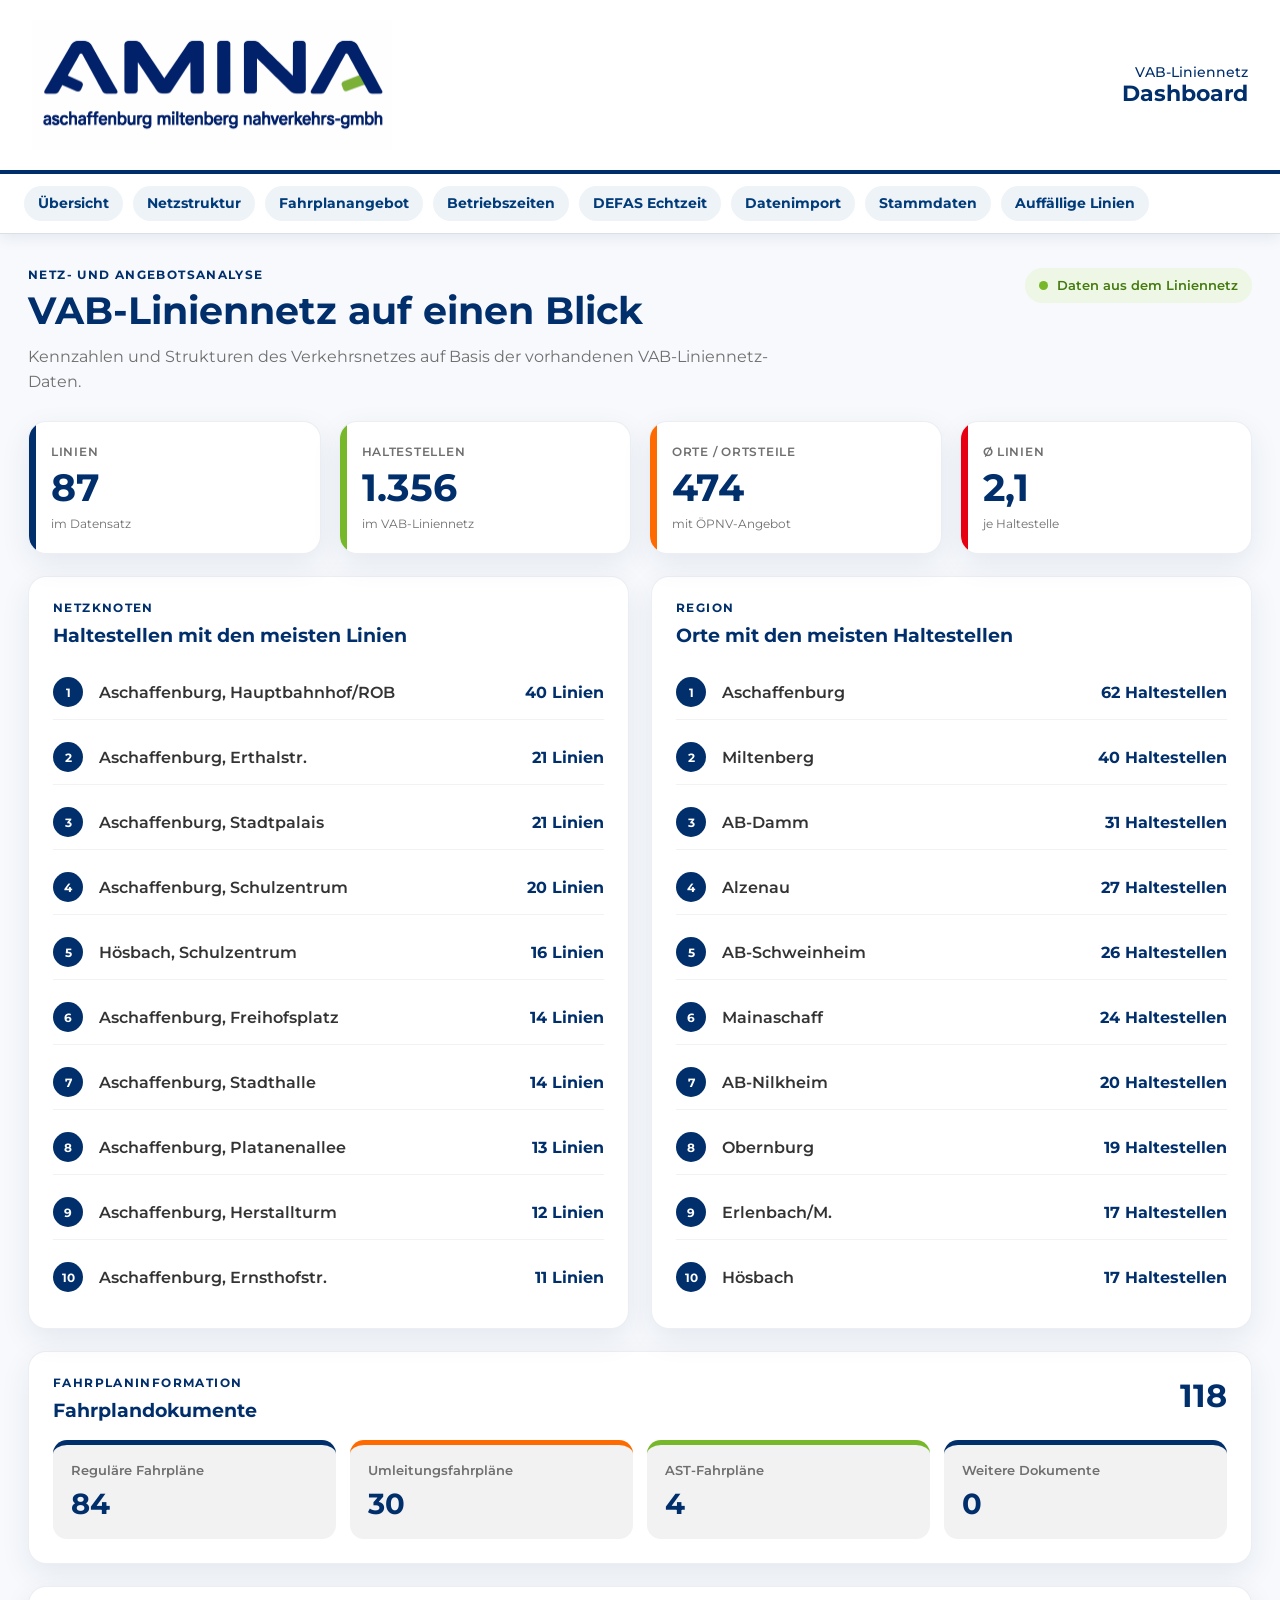
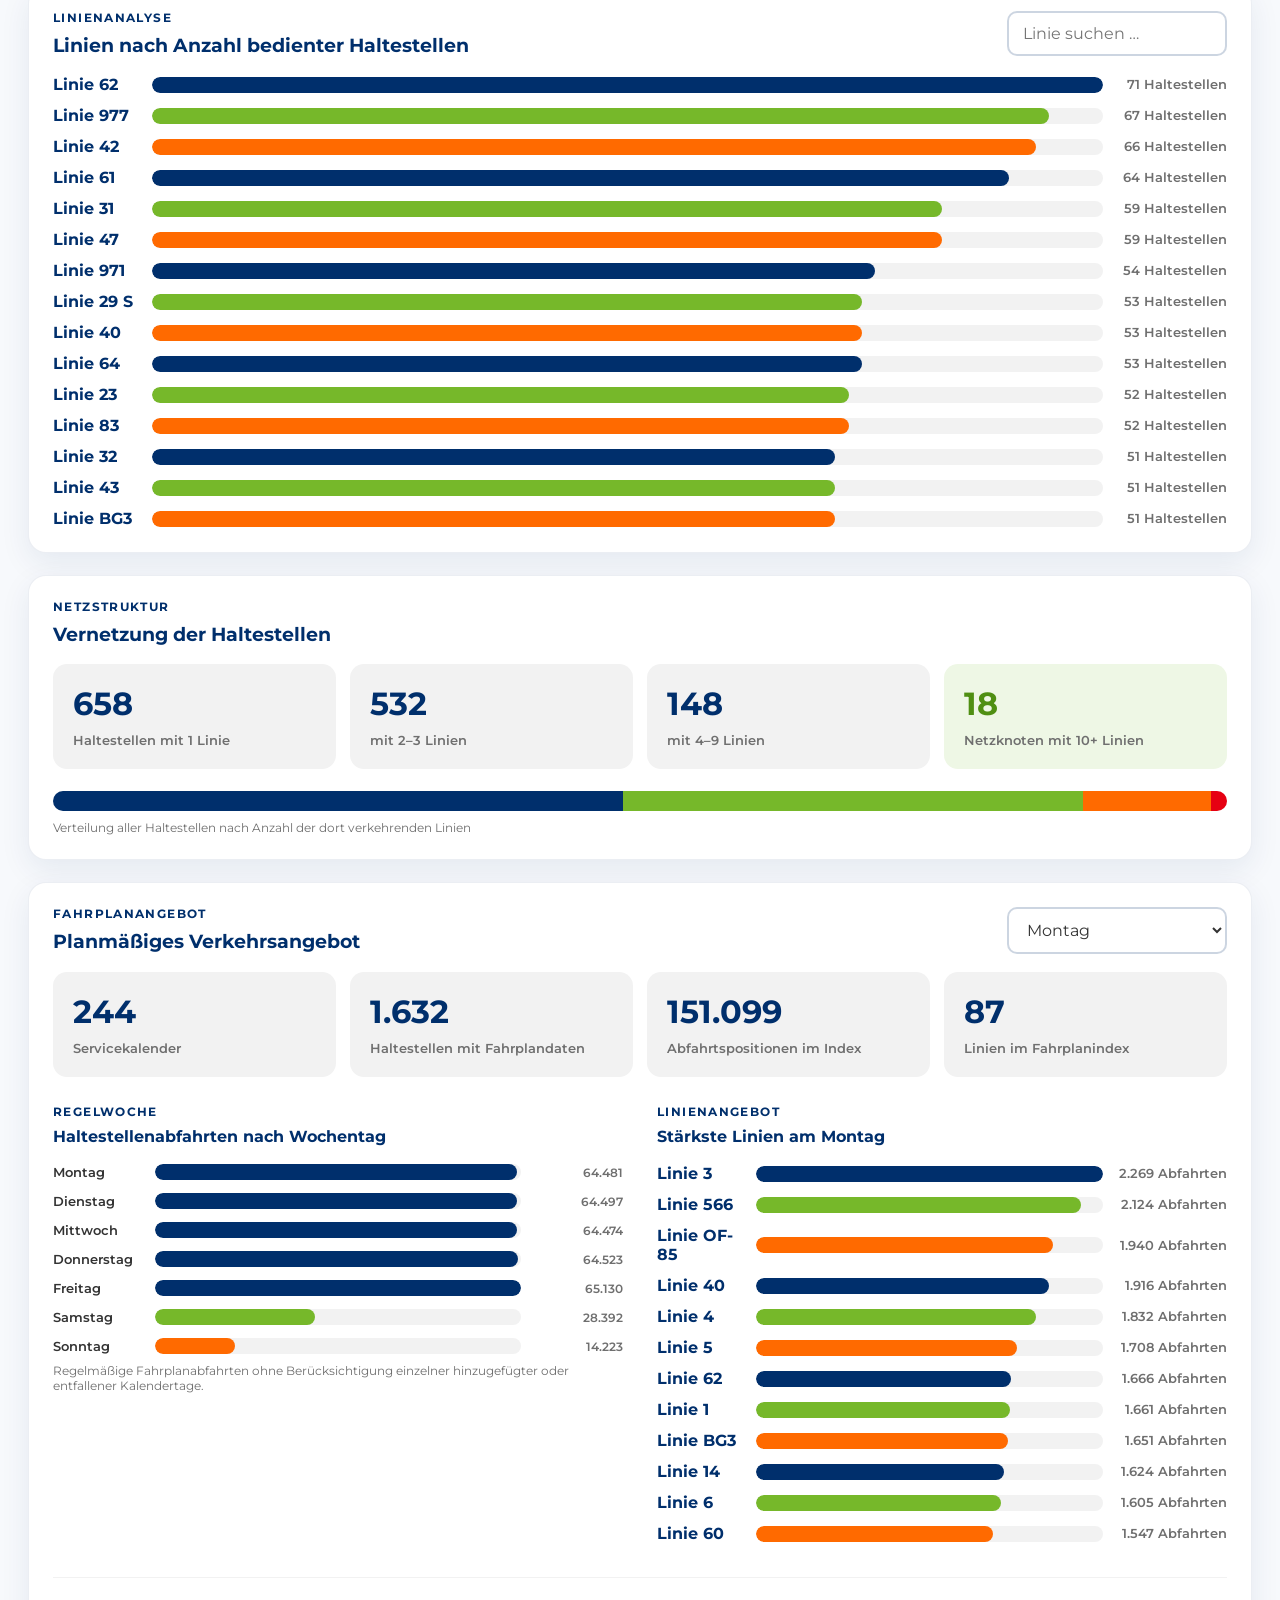
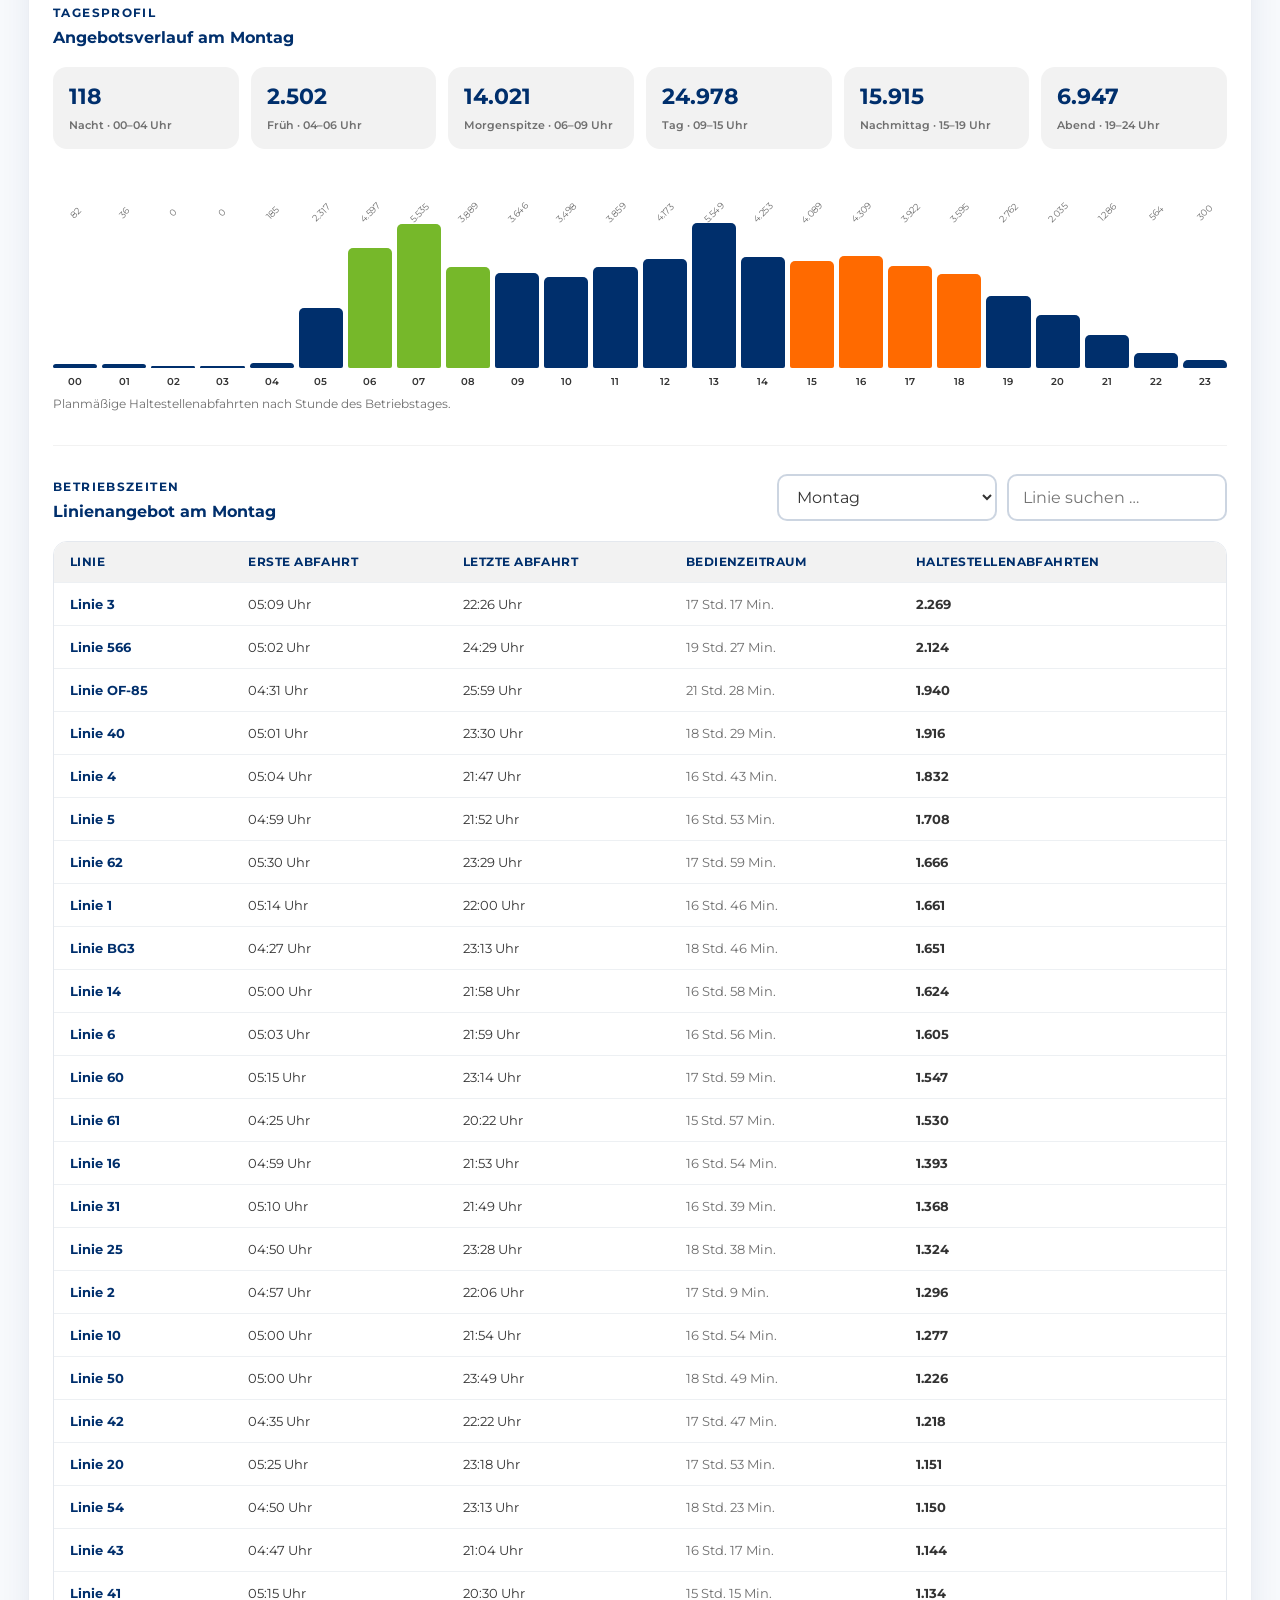
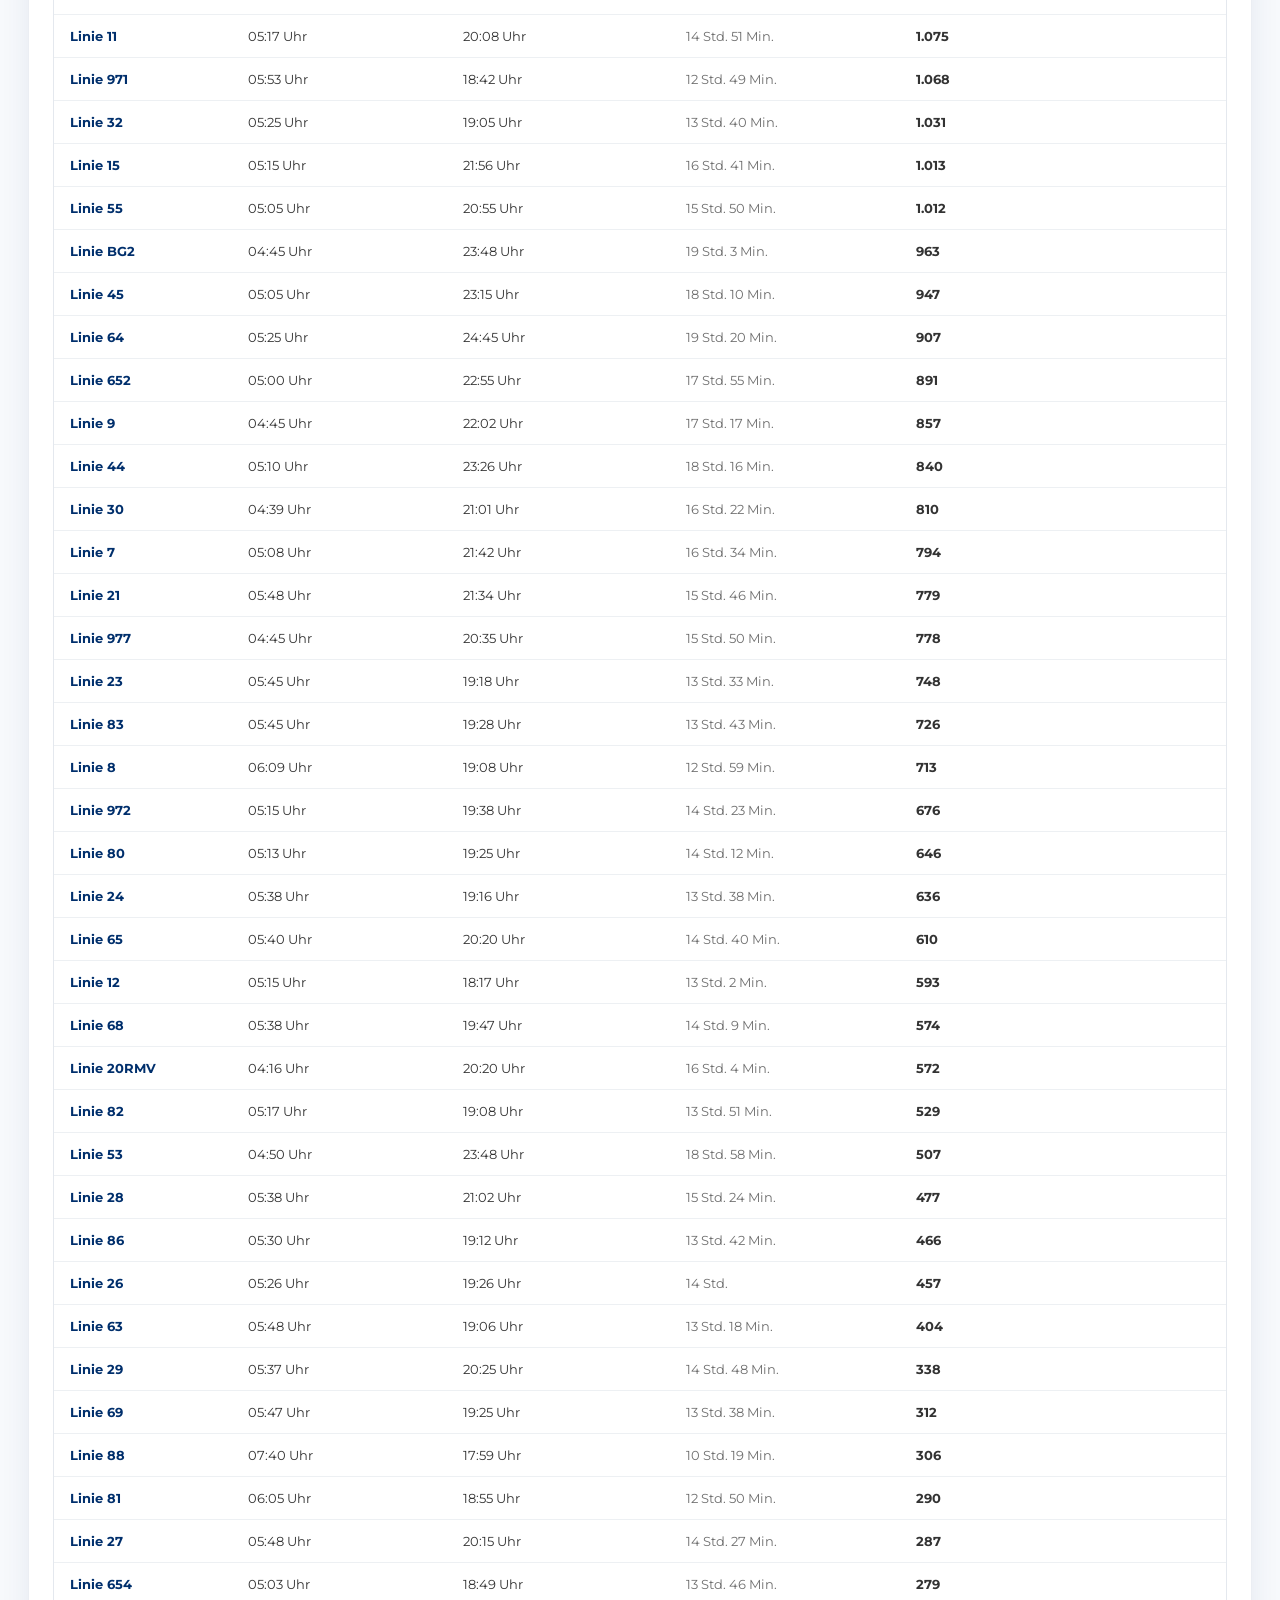
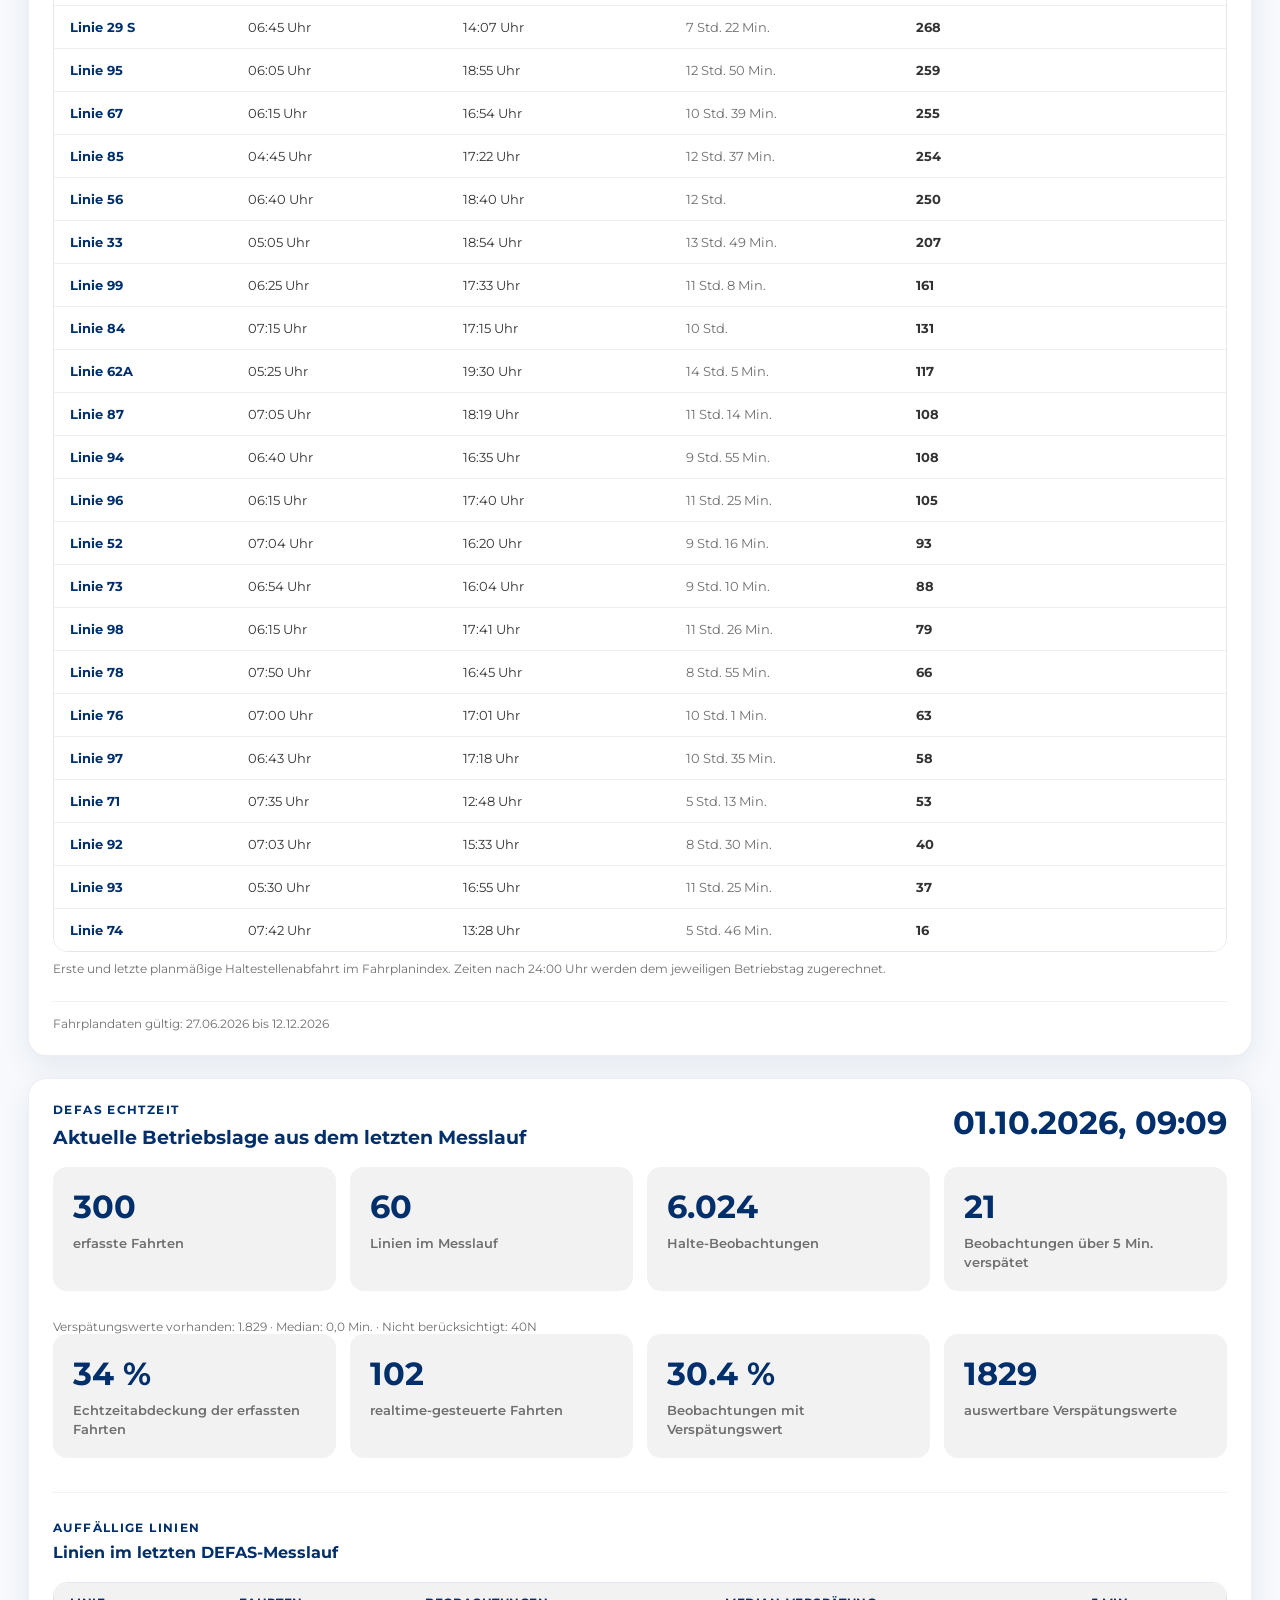
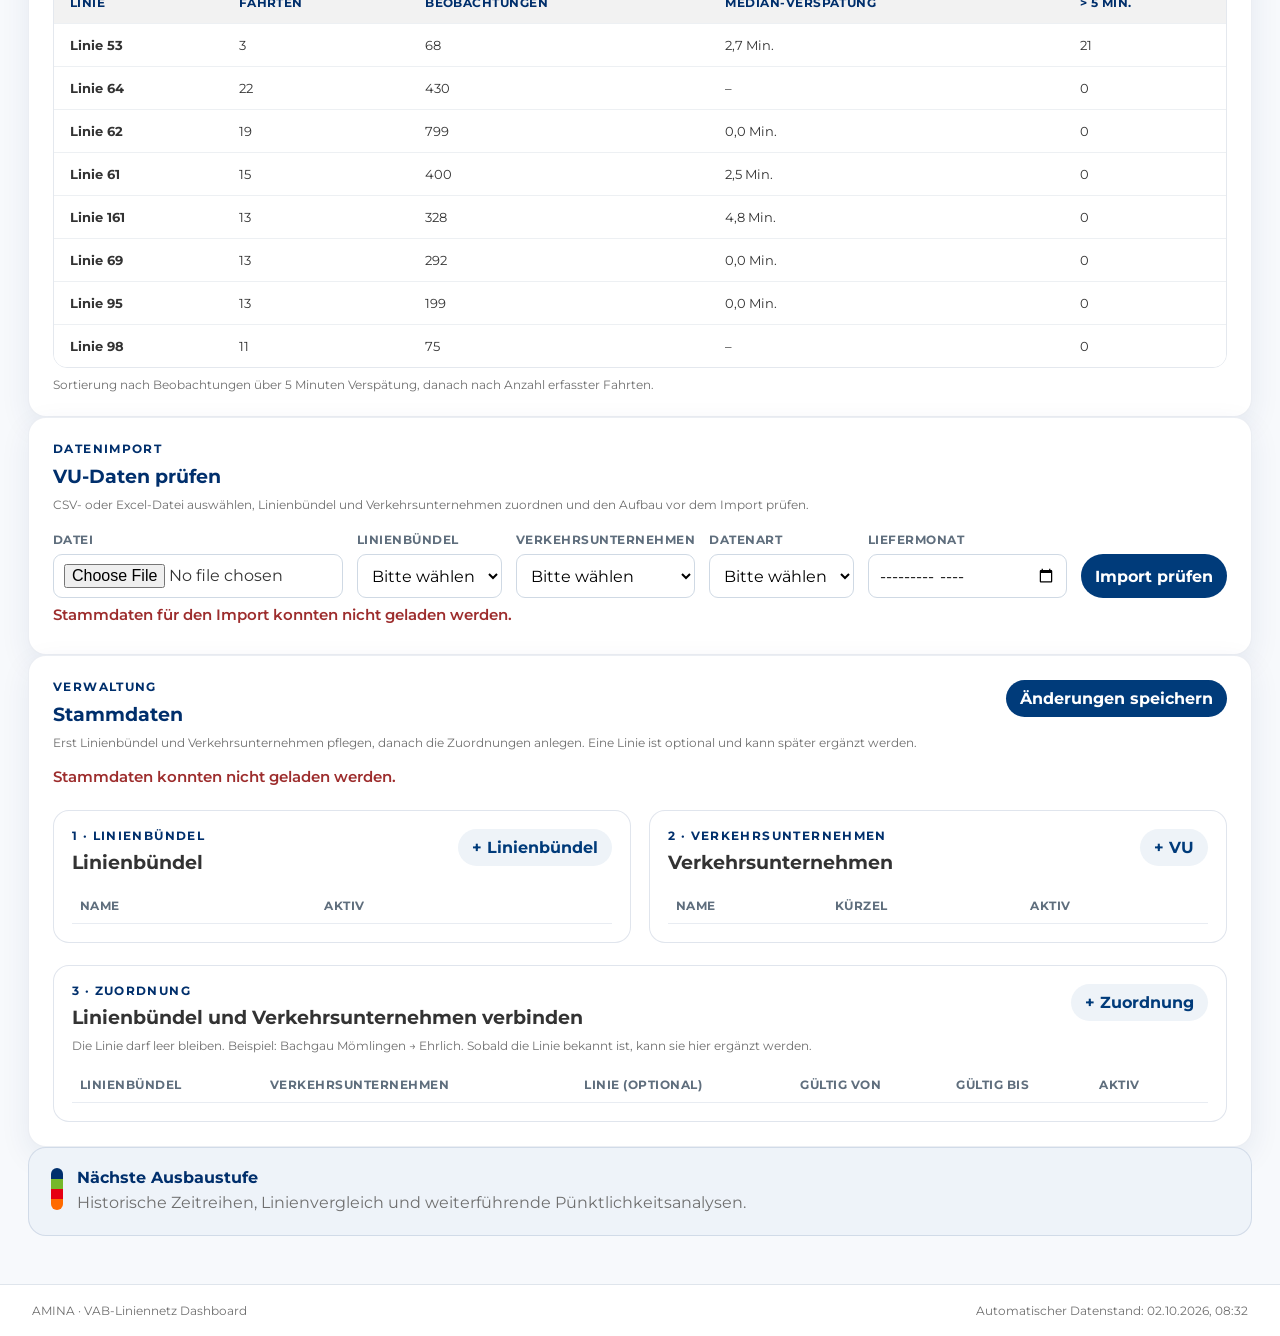
==== commit 1f2d11ab: "Add linked master data and VU import center" ====
--- a/dashboard/index.html
+++ b/dashboard/index.html
@@ -34,6 +34,7 @@
     <a href="#fahrplanangebot">Fahrplanangebot</a>
     <a href="#betriebszeiten">Betriebszeiten</a>
     <a href="#defas-echtzeit">DEFAS Echtzeit</a>
+    <a href="#datenimport">Datenimport</a>
     <a href="#stammdaten">Stammdaten</a>
     <a href="#auffaellige-linien">Auffällige Linien</a>
   </nav>
@@ -496,13 +497,107 @@
       </div>
       <!-- DEFAS_DETAIL_END -->
     </section>
+            <section class="panel import-panel" id="datenimport">
+      <div class="panel-heading">
+        <div>
+          <p class="eyebrow">DATENIMPORT</p>
+          <h2>VU-Daten prüfen</h2>
+          <p class="network-caption">
+            CSV- oder Excel-Datei auswählen, Linienbündel und Verkehrsunternehmen zuordnen und den Aufbau vor dem Import prüfen.
+          </p>
+        </div>
+      </div>
+
+      <div class="import-form-grid">
+        <label class="import-field">
+          <span>Datei</span>
+          <input id="import-file" type="file" accept=".csv,.xlsx,.xlsm">
+        </label>
+
+        <label class="import-field">
+          <span>Linienbündel</span>
+          <select id="import-bundle">
+            <option value="">Bitte wählen</option>
+          </select>
+        </label>
+
+        <label class="import-field">
+          <span>Verkehrsunternehmen</span>
+          <select id="import-operator">
+            <option value="">Bitte wählen</option>
+          </select>
+        </label>
+
+        <label class="import-field">
+          <span>Datenart</span>
+          <select id="import-type">
+            <option value="">Bitte wählen</option>
+            <option value="ITCS">ITCS</option>
+            <option value="AFZS">AFZS</option>
+            <option value="FAN">FAN / Fahrt- und Haltestellendaten</option>
+            <option value="SONSTIGE">Sonstige</option>
+          </select>
+        </label>
+
+        <label class="import-field">
+          <span>Liefermonat</span>
+          <input id="import-month" type="month">
+        </label>
+
+        <div class="import-action">
+          <button id="import-preview" class="masterdata-primary" type="button">Import prüfen</button>
+        </div>
+      </div>
+
+      <div id="import-message" class="masterdata-message" role="status" aria-live="polite"></div>
+
+      <div id="import-preview-result" class="import-preview-result" hidden>
+        <div class="import-summary-grid">
+          <div class="network-stat">
+            <strong id="import-row-count">–</strong>
+            <span>Datenzeilen</span>
+          </div>
+          <div class="network-stat">
+            <strong id="import-column-count">–</strong>
+            <span>Spalten</span>
+          </div>
+          <div class="network-stat">
+            <strong id="import-sheet">–</strong>
+            <span>Datei / Tabellenblatt</span>
+          </div>
+          <div class="network-stat">
+            <strong id="import-format">–</strong>
+            <span>Format</span>
+          </div>
+        </div>
+
+        <div class="masterdata-card">
+          <div class="masterdata-card-heading">
+            <div>
+              <p class="eyebrow">VORSCHAU</p>
+              <h3>Erkannte Datenfelder</h3>
+            </div>
+          </div>
+          <div class="masterdata-table-wrap">
+            <table class="masterdata-table import-preview-table">
+              <thead id="import-preview-head"></thead>
+              <tbody id="import-preview-body"></tbody>
+            </table>
+          </div>
+          <p class="network-caption">
+            Diese Prüfung verändert noch keine Betriebsdaten. Der verbindliche Import folgt erst nach bestätigtem Feld-Mapping.
+          </p>
+        </div>
+      </div>
+    </section>
         <section class="panel masterdata-panel" id="stammdaten">
       <div class="panel-heading">
         <div>
           <p class="eyebrow">VERWALTUNG</p>
           <h2>Stammdaten</h2>
           <p class="network-caption">
-            Linienbündel, Verkehrsunternehmen und Linienzuordnungen direkt im Dashboard pflegen.
+            Erst Linienbündel und Verkehrsunternehmen pflegen, danach die Zuordnungen anlegen.
+            Eine Linie ist optional und kann später ergänzt werden.
           </p>
         </div>
         <button id="masterdata-save" class="masterdata-primary" type="button">Änderungen speichern</button>
@@ -514,8 +609,8 @@
         <div class="masterdata-card">
           <div class="masterdata-card-heading">
             <div>
-              <p class="eyebrow">LINIENBÜNDEL</p>
-              <h3>Linienbündel verwalten</h3>
+              <p class="eyebrow">1 · LINIENBÜNDEL</p>
+              <h3>Linienbündel</h3>
             </div>
             <button id="add-bundle" class="masterdata-secondary" type="button">+ Linienbündel</button>
           </div>
@@ -536,8 +631,8 @@
         <div class="masterdata-card">
           <div class="masterdata-card-heading">
             <div>
-              <p class="eyebrow">VERKEHRSUNTERNEHMEN</p>
-              <h3>Verkehrsunternehmen verwalten</h3>
+              <p class="eyebrow">2 · VERKEHRSUNTERNEHMEN</p>
+              <h3>Verkehrsunternehmen</h3>
             </div>
             <button id="add-operator" class="masterdata-secondary" type="button">+ VU</button>
           </div>
@@ -560,10 +655,14 @@
       <div class="masterdata-card masterdata-assignment-card">
         <div class="masterdata-card-heading">
           <div>
-            <p class="eyebrow">ZUORDNUNGEN</p>
-            <h3>Linien zuordnen</h3>
-          </div>
-          <button id="add-assignment" class="masterdata-secondary" type="button">+ Linie zuordnen</button>
+            <p class="eyebrow">3 · ZUORDNUNG</p>
+            <h3>Linienbündel und Verkehrsunternehmen verbinden</h3>
+            <p class="network-caption">
+              Die Linie darf leer bleiben. Beispiel: Bachgau Mömlingen → Ehrlich.
+              Sobald die Linie bekannt ist, kann sie hier ergänzt werden.
+            </p>
+          </div>
+          <button id="add-assignment" class="masterdata-secondary" type="button">+ Zuordnung</button>
         </div>
 
         <div class="masterdata-table-wrap">
@@ -572,7 +671,7 @@
               <tr>
                 <th>Linienbündel</th>
                 <th>Verkehrsunternehmen</th>
-                <th>Linie</th>
+                <th>Linie (optional)</th>
                 <th>Gültig von</th>
                 <th>Gültig bis</th>
                 <th>Aktiv</th>
@@ -603,7 +702,8 @@
   </footer>
 
   <script src="dashboard.js?v=1127"></script>
-  <script src="stammdaten.js?v=1"></script>
+  <script src="importcenter.js?v=4"></script>
+  <script src="stammdaten.js?v=8"></script>
 </body>
 </html>
 
@@ -621,3 +721,8 @@
 
 
 
+
+
+
+
+
--- a/dashboard/navigation.css
+++ b/dashboard/navigation.css
@@ -193,3 +193,93 @@
     grid-template-columns: 1fr;
   }
 }
+
+.import-panel {
+  scroll-margin-top: 78px;
+}
+
+.import-form-grid {
+  display: grid;
+  grid-template-columns: 2fr 1fr 1fr 1fr 1fr auto;
+  gap: 14px;
+  align-items: end;
+  margin-top: 20px;
+}
+
+.import-field {
+  display: grid;
+  gap: 7px;
+}
+
+.import-field > span {
+  font-size: 0.78rem;
+  font-weight: 700;
+  text-transform: uppercase;
+  letter-spacing: 0.04em;
+  color: #5f6e7d;
+}
+
+.import-field input,
+.import-field select {
+  width: 100%;
+  min-height: 44px;
+  box-sizing: border-box;
+  padding: 9px 10px;
+  border: 1px solid #cfd9e4;
+  border-radius: 9px;
+  background: #fff;
+  font: inherit;
+}
+
+.import-action {
+  display: flex;
+  align-items: end;
+}
+
+.import-action button {
+  min-height: 44px;
+  white-space: nowrap;
+}
+
+.import-preview-result {
+  margin-top: 20px;
+}
+
+.import-summary-grid {
+  display: grid;
+  grid-template-columns: repeat(4, minmax(0, 1fr));
+  gap: 14px;
+  margin-bottom: 18px;
+}
+
+.import-preview-table {
+  min-width: 900px;
+}
+
+.import-preview-table td {
+  max-width: 260px;
+  overflow: hidden;
+  text-overflow: ellipsis;
+  white-space: nowrap;
+}
+
+@media (max-width: 1250px) {
+  .import-form-grid {
+    grid-template-columns: repeat(2, minmax(0, 1fr));
+  }
+
+  .import-action {
+    align-items: stretch;
+  }
+}
+
+@media (max-width: 760px) {
+  .import-form-grid,
+  .import-summary-grid {
+    grid-template-columns: 1fr;
+  }
+}
+
+.masterdata-assignment-card {
+  margin-top: 22px;
+}
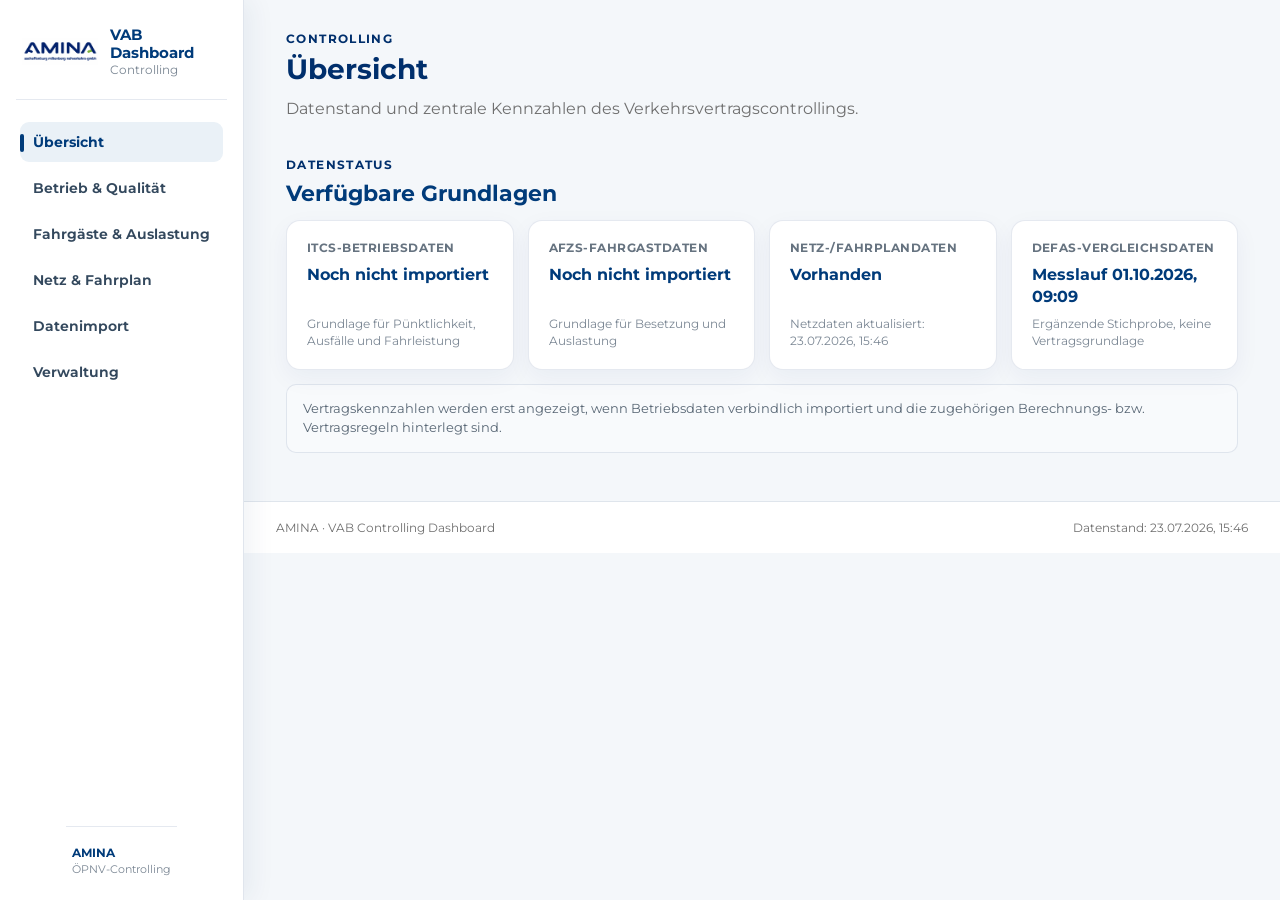
==== commit baa9fd6d: "Rework dashboard navigation and view logic" ====
--- a/dashboard/index.html
+++ b/dashboard/index.html
@@ -3,7 +3,7 @@
 <head>
   <meta charset="UTF-8">
   <meta name="viewport" content="width=device-width, initial-scale=1.0">
-  <title>AMINA | VAB-Liniennetz Dashboard</title>
+  <title>AMINA | VAB Controlling Dashboard</title>
 
   <link rel="preconnect" href="https://fonts.googleapis.com">
   <link rel="preconnect" href="https://fonts.gstatic.com" crossorigin>
@@ -11,6 +11,8 @@
 
   <link rel="stylesheet" href="dashboard.css">
   <link rel="stylesheet" href="navigation.css?v=1206">
+  <link rel="stylesheet" href="layout-v2.css?v=2">
+  <link rel="stylesheet" href="view-switcher.css?v=3">
 </head>
 
 <body>
@@ -28,15 +30,28 @@
       <strong>Dashboard</strong>
     </div>
   </header>
-  <nav class="dashboard-nav" aria-label="Dashboard-Navigation">
-    <a href="#uebersicht">Übersicht</a>
-    <a href="#netzstruktur">Netzstruktur</a>
-    <a href="#fahrplanangebot">Fahrplanangebot</a>
-    <a href="#betriebszeiten">Betriebszeiten</a>
-    <a href="#defas-echtzeit">DEFAS Echtzeit</a>
-    <a href="#datenimport">Datenimport</a>
-    <a href="#stammdaten">Stammdaten</a>
-    <a href="#auffaellige-linien">Auffällige Linien</a>
+    <nav class="dashboard-nav dashboard-sidebar" aria-label="Dashboard-Navigation">
+    <div class="sidebar-brand">
+      <img src="assets/amina-logo.png" alt="AMINA">
+      <div>
+        <strong>VAB Dashboard</strong>
+        <span>Controlling</span>
+      </div>
+    </div>
+
+    <div class="sidebar-menu">
+      <a href="#uebersicht">Übersicht</a>
+      <a href="#betrieb-qualitaet">Betrieb &amp; Qualität</a>
+      <a href="#fahrgaeste-auslastung">Fahrgäste &amp; Auslastung</a>
+      <a href="#netz-fahrplan">Netz &amp; Fahrplan</a>
+      <a href="#datenimport">Datenimport</a>
+      <a href="#stammdaten">Verwaltung</a>
+    </div>
+
+    <div class="sidebar-footer">
+      <span>AMINA</span>
+      <small>ÖPNV-Controlling</small>
+    </div>
   </nav>
 
   <main class="dashboard">
@@ -44,7 +59,7 @@
     <section class="intro" id="uebersicht">
       <div>
         <p class="eyebrow">NETZ- UND ANGEBOTSANALYSE</p>
-        <h1>VAB-Liniennetz auf einen Blick</h1>
+        <h1>VAB Controlling Dashboard</h1>
         <p class="intro-text">
           Kennzahlen und Strukturen des Verkehrsnetzes auf Basis der
           vorhandenen VAB-Liniennetz-Daten.
@@ -82,36 +97,10 @@
         <span class="kpi-info">je Haltestelle</span>
       </article>
     </section>
-
-    <section class="analysis-grid">
-
-      <article class="panel">
-        <div class="panel-heading">
-          <div>
-            <p class="eyebrow">NETZKNOTEN</p>
-            <h2>Haltestellen mit den meisten Linien</h2>
-          </div>
-        </div>
-
-        <div id="top-stops" class="ranking">
-          <p class="loading">Daten werden geladen …</p>
-        </div>
-      </article>
-
-      <article class="panel">
-        <div class="panel-heading">
-          <div>
-            <p class="eyebrow">REGION</p>
-            <h2>Orte mit den meisten Haltestellen</h2>
-          </div>
-        </div>
-
-        <div id="top-places" class="ranking">
-          <p class="loading">Daten werden geladen …</p>
-        </div>
-      </article>
-
-    </section>
+    <!-- Kompatibilitätsziele für bestehende Dashboard-Logik; in der Übersicht bewusst nicht sichtbar. -->
+    <div id="top-stops" hidden></div>
+    <div id="top-places" hidden></div>
+    <span id="netz-fahrplan" class="section-anchor"></span>
 
     <section class="panel documents-panel">
       <div class="panel-heading">
@@ -368,6 +357,7 @@
       </div>
       <p id="tt-validity" class="timetable-validity"></p>
     </section>
+    <span id="betrieb-qualitaet" class="section-anchor"></span>
     <section class="panel realtime-panel" id="defas-echtzeit">
       <div class="panel-heading">
         <div>
@@ -418,7 +408,7 @@
           </div>
         </div>
 
-        <div class="line-operation" id="betriebszeiten">
+        <div class="line-operation">
           <div class="line-operation-heading">
             <div>
               <span id="auffaellige-linien"></span><p class="eyebrow">AUFFÄLLIGE LINIEN</p>
@@ -497,7 +487,19 @@
       </div>
       <!-- DEFAS_DETAIL_END -->
     </section>
-            <section class="panel import-panel" id="datenimport">
+                <section class="panel compact-placeholder-panel" id="fahrgaeste-auslastung">
+      <div class="panel-heading">
+        <div>
+          <p class="eyebrow">FAHRGÄSTE &amp; AUSLASTUNG</p>
+          <h2>AFZS-Auswertungen</h2>
+          <p class="network-caption">
+            Dieser Arbeitsbereich wird mit den importierten AFZS-Daten befüllt.
+            Einsteiger, Aussteiger, Belegung und Auslastung werden hier gebündelt.
+          </p>
+        </div>
+      </div>
+    </section>
+    <section class="panel import-panel" id="datenimport">
       <div class="panel-heading">
         <div>
           <p class="eyebrow">DATENIMPORT</p>
@@ -683,27 +685,18 @@
         </div>
       </div>
     </section>
-    <section class="future">
-      <span class="future-mark"></span>
-      <div>
-        <strong>Nächste Ausbaustufe</strong>
-        <p>
-          Historische Zeitreihen, Linienvergleich und weiterführende
-          Pünktlichkeitsanalysen.
-        </p>
-      </div>
-    </section>
 
   </main>
 
   <footer>
-    <span>AMINA · VAB-Liniennetz Dashboard</span>
+    <span>AMINA · VAB Controlling Dashboard</span>
     <span id="data-date"></span>
   </footer>
 
   <script src="dashboard.js?v=1127"></script>
   <script src="importcenter.js?v=4"></script>
   <script src="stammdaten.js?v=8"></script>
+  <script src="view-switcher.js?v=3"></script>
 </body>
 </html>
 
@@ -726,3 +719,8 @@
 
 
 
+
+
+
+
+
--- a/dashboard/layout-v2.css
+++ b/dashboard/layout-v2.css
@@ -0,0 +1,241 @@
+﻿:root {
+  --sidebar-width: 244px;
+}
+
+.topbar {
+  display: none !important;
+}
+
+body {
+  margin: 0;
+  background: #f4f7fa;
+}
+
+.dashboard-sidebar {
+  position: fixed !important;
+  inset: 0 auto 0 0 !important;
+  width: var(--sidebar-width);
+  height: 100vh;
+  box-sizing: border-box;
+  display: flex !important;
+  flex-direction: column;
+  gap: 0 !important;
+  padding: 22px 16px !important;
+  overflow-y: auto;
+  overflow-x: hidden !important;
+  background: #ffffff !important;
+  border-right: 1px solid rgba(0, 47, 108, 0.12) !important;
+  border-bottom: 0 !important;
+  box-shadow: 8px 0 24px rgba(0, 47, 108, 0.06) !important;
+  z-index: 2000;
+}
+
+.sidebar-brand {
+  display: flex;
+  align-items: center;
+  gap: 12px;
+  padding: 4px 6px 22px;
+  border-bottom: 1px solid rgba(0, 47, 108, 0.10);
+}
+
+.sidebar-brand img {
+  width: 76px;
+  height: auto;
+  object-fit: contain;
+}
+
+.sidebar-brand div {
+  display: grid;
+  gap: 2px;
+}
+
+.sidebar-brand strong {
+  color: #003b7a;
+  font-size: 0.96rem;
+  line-height: 1.15;
+}
+
+.sidebar-brand span {
+  color: #7b8794;
+  font-size: 0.74rem;
+}
+
+.sidebar-menu {
+  display: grid;
+  gap: 6px;
+  margin-top: 22px;
+}
+
+.dashboard-sidebar .sidebar-menu a {
+  display: block;
+  padding: 11px 13px;
+  border-radius: 9px;
+  background: transparent;
+  color: #33485d;
+  text-decoration: none;
+  font-size: 0.9rem;
+  font-weight: 650;
+  line-height: 1.25;
+  transition: background 0.15s ease, color 0.15s ease;
+}
+
+.dashboard-sidebar .sidebar-menu a:hover,
+.dashboard-sidebar .sidebar-menu a:focus-visible {
+  background: #edf3f8;
+  color: #003b7a;
+  transform: none;
+  outline: none;
+}
+
+.sidebar-footer {
+  margin-top: auto;
+  display: grid;
+  gap: 2px;
+  padding: 18px 6px 2px;
+  color: #7b8794;
+  border-top: 1px solid rgba(0, 47, 108, 0.10);
+}
+
+.sidebar-footer span {
+  color: #003b7a;
+  font-weight: 700;
+  font-size: 0.78rem;
+}
+
+.sidebar-footer small {
+  font-size: 0.7rem;
+}
+
+.dashboard {
+  width: auto !important;
+  max-width: none !important;
+  margin-left: var(--sidebar-width) !important;
+  padding: 28px 34px 48px !important;
+}
+
+footer {
+  margin-left: var(--sidebar-width);
+}
+
+.intro {
+  min-height: 0 !important;
+  padding-top: 4px !important;
+  padding-bottom: 18px !important;
+}
+
+.intro h1 {
+  margin-top: 4px;
+  margin-bottom: 8px;
+  font-size: clamp(1.7rem, 2.2vw, 2.45rem);
+}
+
+.intro-text {
+  max-width: 760px;
+}
+
+.panel {
+  border-radius: 16px !important;
+}
+
+.kpi-grid,
+.analysis-grid,
+.document-grid,
+.network-structure-grid,
+.timetable-kpis,
+.daypart-grid,
+.import-summary-grid {
+  gap: 14px !important;
+}
+
+.line-analysis-panel #line-analysis,
+.timetable-panel #weekday-lines,
+.timetable-panel #hour-profile {
+  max-height: 420px;
+  overflow: auto;
+}
+
+.operation-table-wrap,
+.masterdata-table-wrap {
+  max-height: 520px;
+  overflow: auto;
+}
+
+.section-anchor,
+#fahrgaeste-auslastung,
+#datenimport,
+#stammdaten,
+#uebersicht {
+  scroll-margin-top: 24px;
+}
+
+.compact-placeholder-panel {
+  min-height: 0;
+}
+
+.compact-placeholder-panel .panel-heading {
+  margin-bottom: 0;
+}
+
+@media (min-width: 1280px) {
+  .dashboard {
+    padding-left: 42px !important;
+    padding-right: 42px !important;
+  }
+}
+
+@media (max-width: 1050px) {
+  :root {
+    --sidebar-width: 205px;
+  }
+
+  .dashboard {
+    padding: 22px 20px 40px !important;
+  }
+
+  .sidebar-brand img {
+    width: 62px;
+  }
+
+  .dashboard-sidebar .sidebar-menu a {
+    font-size: 0.84rem;
+    padding: 10px 10px;
+  }
+}
+
+@media (max-width: 720px) {
+  .dashboard-sidebar {
+    position: sticky !important;
+    inset: 0 auto auto 0 !important;
+    width: 100% !important;
+    height: auto;
+    padding: 8px 10px !important;
+    flex-direction: row;
+    align-items: center;
+    overflow-x: auto !important;
+    border-right: 0 !important;
+    border-bottom: 1px solid rgba(0, 47, 108, 0.12) !important;
+  }
+
+  .sidebar-brand {
+    display: none;
+  }
+
+  .sidebar-menu {
+    display: flex;
+    gap: 6px;
+    margin: 0;
+  }
+
+  .sidebar-footer {
+    display: none;
+  }
+
+  .dashboard {
+    margin-left: 0 !important;
+    padding: 18px 14px 36px !important;
+  }
+
+  footer {
+    margin-left: 0;
+  }
+}
--- a/dashboard/view-switcher.css
+++ b/dashboard/view-switcher.css
@@ -0,0 +1,237 @@
+﻿/* ============================================================
+   Fachlich konsolidierte Dashboard-Ansichten
+   ============================================================ */
+
+.dashboard > [data-dashboard-view] {
+  display: none !important;
+}
+
+.dashboard > [data-dashboard-view].is-active-view {
+  display: block !important;
+}
+
+.dashboard > .kpi-grid[data-dashboard-view].is-active-view {
+  display: grid !important;
+}
+
+.dashboard > .intro {
+  display: flex !important;
+  margin-bottom: 18px !important;
+}
+
+.dashboard > .section-anchor {
+  display: none !important;
+}
+
+.dashboard-sidebar .sidebar-menu a.is-active {
+  position: relative;
+  background: #eaf1f7;
+  color: #003b7a;
+  font-weight: 700;
+}
+
+.dashboard-sidebar .sidebar-menu a.is-active::before {
+  content: "";
+  position: absolute;
+  left: 0;
+  top: 12px;
+  width: 4px;
+  height: 18px;
+  border-radius: 4px;
+  background: #003b7a;
+}
+
+.intro .data-status {
+  display: none !important;
+}
+
+/* Übersicht */
+.overview-status {
+  margin-top: 8px;
+}
+
+.overview-status-heading {
+  margin-bottom: 14px;
+}
+
+.overview-status-heading h2 {
+  margin: 3px 0 0;
+  color: #003b7a;
+  font-size: 1.35rem;
+}
+
+.overview-status-grid {
+  display: grid;
+  grid-template-columns: repeat(4, minmax(0, 1fr));
+  gap: 14px;
+}
+
+.status-card {
+  min-height: 126px;
+  box-sizing: border-box;
+  display: flex;
+  flex-direction: column;
+  gap: 9px;
+  padding: 19px 20px;
+  border: 1px solid rgba(0, 47, 108, 0.10);
+  border-radius: 14px;
+  background: #fff;
+  box-shadow: 0 8px 24px rgba(0, 47, 108, 0.05);
+}
+
+.status-card span {
+  color: #667380;
+  font-size: 0.78rem;
+  font-weight: 700;
+  text-transform: uppercase;
+  letter-spacing: 0.04em;
+}
+
+.status-card strong {
+  color: #003b7a;
+  font-size: 1rem;
+  line-height: 1.35;
+}
+
+.status-card small {
+  margin-top: auto;
+  color: #7b8794;
+  font-size: 0.75rem;
+  line-height: 1.4;
+}
+
+.overview-note,
+.source-note {
+  margin-top: 14px;
+  padding: 14px 16px;
+  border: 1px solid rgba(0, 47, 108, 0.10);
+  border-radius: 10px;
+  background: #f8fafc;
+  color: #596775;
+  font-size: 0.82rem;
+  line-height: 1.5;
+}
+
+/* Betrieb */
+.operation-status-panel {
+  margin-bottom: 16px;
+}
+
+.operation-status-panel .panel-heading {
+  margin-bottom: 0;
+}
+
+.defas-source-note {
+  margin-top: 0;
+  margin-bottom: 18px;
+}
+
+/* Netz & Fahrplan */
+.net-subnav {
+  display: none;
+  gap: 8px;
+  flex-wrap: wrap;
+  margin: 0 0 16px;
+}
+
+.net-subnav.is-active-view {
+  display: flex !important;
+}
+
+.net-subnav button {
+  appearance: none;
+  border: 1px solid rgba(0, 47, 108, 0.14);
+  border-radius: 999px;
+  padding: 9px 14px;
+  background: #fff;
+  color: #34495e;
+  font: inherit;
+  font-size: 0.82rem;
+  font-weight: 650;
+  cursor: pointer;
+}
+
+.net-subnav button:hover,
+.net-subnav button:focus-visible {
+  border-color: rgba(0, 59, 122, 0.35);
+  color: #003b7a;
+  outline: none;
+}
+
+.net-subnav button.is-active {
+  background: #eaf1f7;
+  border-color: #d5e2ee;
+  color: #003b7a;
+}
+
+.dashboard > [data-dashboard-view="netz-fahrplan"].is-active-view:not(#net-subnav) {
+  display: none !important;
+}
+
+.dashboard > [data-dashboard-view="netz-fahrplan"].is-active-view.is-active-net-subview {
+  display: block !important;
+}
+
+.dashboard > .kpi-grid[data-dashboard-view="netz-fahrplan"].is-active-view.is-active-net-subview {
+  display: grid !important;
+}
+
+/* Fahrplanangebot und Betriebszeiten teilen sich aktuell ein Panel.
+   In der Angebotsansicht wird die Betriebstabelle ausgeblendet,
+   in der Betriebszeitenansicht nur die Betriebstabelle gezeigt. */
+.timetable-panel.offer-only #betriebszeiten {
+  display: none !important;
+}
+
+.timetable-panel.operation-only > .panel-heading,
+.timetable-panel.operation-only > .timetable-kpis,
+.timetable-panel.operation-only > .timetable-columns,
+.timetable-panel.operation-only > .daily-profile,
+.timetable-panel.operation-only > #tt-validity {
+  display: none !important;
+}
+
+.timetable-panel.operation-only > #betriebszeiten {
+  display: block !important;
+}
+
+.timetable-panel.operation-only {
+  padding-top: 22px;
+}
+
+/* Große Netzdarstellungen begrenzen, ohne Daten zu entfernen. */
+.line-analysis-panel #line-analysis {
+  max-height: 390px;
+  overflow: auto;
+}
+
+.operation-table-wrap {
+  max-height: 520px;
+  overflow: auto;
+}
+
+/* Keine Ampel-/Statuswirkung für fachlich unterschiedliche Datenquellen. */
+.status-card,
+.overview-note,
+.source-note {
+  border-left-width: 1px !important;
+}
+
+/* Responsive */
+@media (max-width: 1200px) {
+  .overview-status-grid {
+    grid-template-columns: repeat(2, minmax(0, 1fr));
+  }
+}
+
+@media (max-width: 720px) {
+  .overview-status-grid {
+    grid-template-columns: 1fr;
+  }
+
+  .net-subnav {
+    flex-wrap: nowrap;
+    overflow-x: auto;
+    padding-bottom: 4px;
+  }
+}
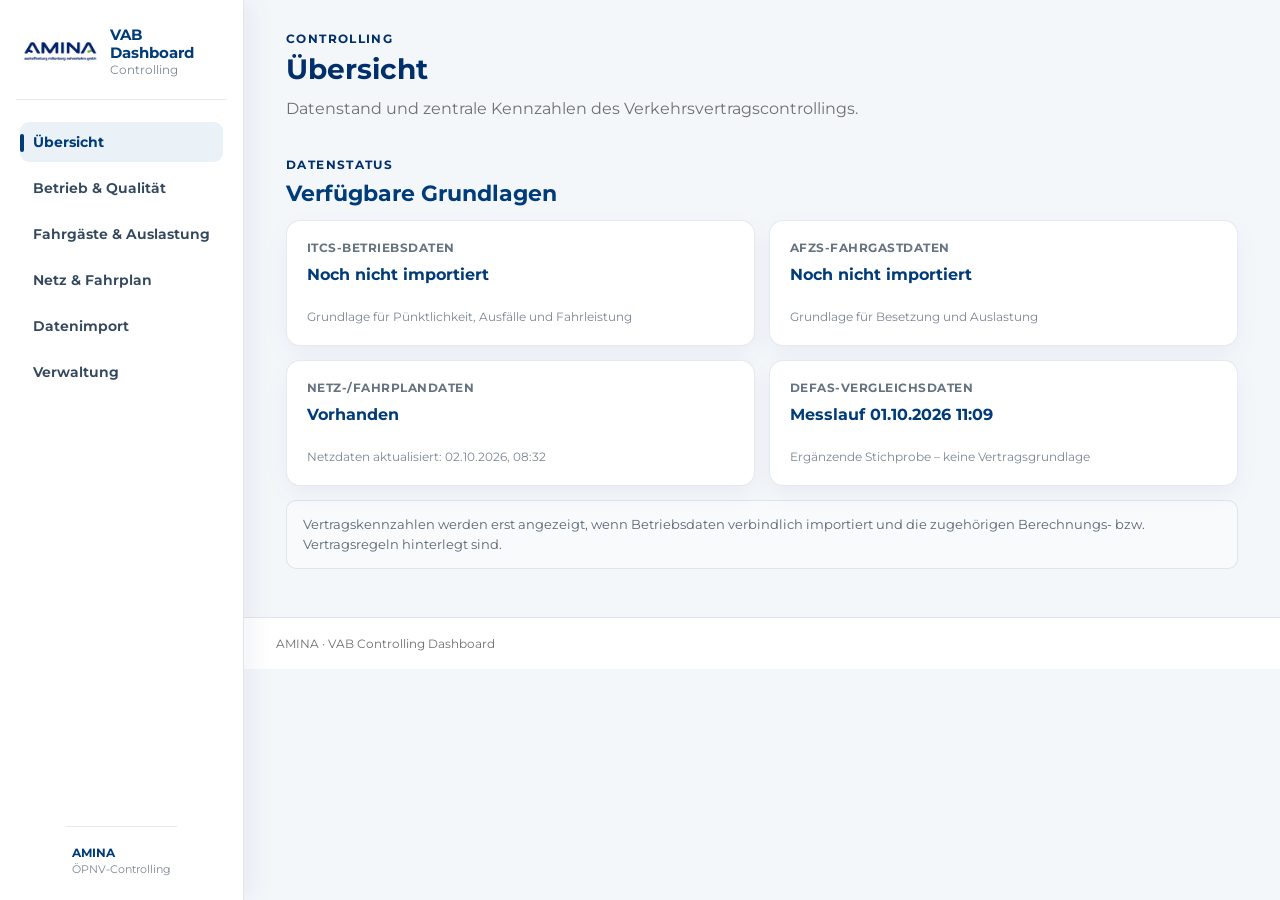
==== commit 12a077eb: "Refine dashboard logic and presentation" ====
--- a/dashboard/index.html
+++ b/dashboard/index.html
@@ -12,7 +12,7 @@
   <link rel="stylesheet" href="dashboard.css">
   <link rel="stylesheet" href="navigation.css?v=1206">
   <link rel="stylesheet" href="layout-v2.css?v=2">
-  <link rel="stylesheet" href="view-switcher.css?v=3">
+  <link rel="stylesheet" href="view-switcher.css?v=4">
 </head>
 
 <body>
@@ -386,7 +386,7 @@
         </div>
       </div>
 
-      <p id="rt-status" class="network-caption">Verspätungswerte vorhanden: 1829 · Median: 0 Min. · Nicht berücksichtigt: 40N</p>
+      <p id="rt-status" class="network-caption">Verspätungswerte vorhanden: 1829 · Median: 0 Min. · Freizeitlinie 40N nicht berücksichtigt</p>
       <!-- DEFAS_DETAIL_START -->
       <div class="realtime-detail">
         <div class="timetable-kpis">
@@ -399,7 +399,7 @@
             <span>realtime-gesteuerte Fahrten</span>
           </div>
           <div class="network-stat">
-            <strong>30.4 %</strong>
+            <strong>30,4 %</strong>
             <span>Beobachtungen mit Verspätungswert</span>
           </div>
           <div class="network-stat">
@@ -696,7 +696,7 @@
   <script src="dashboard.js?v=1127"></script>
   <script src="importcenter.js?v=4"></script>
   <script src="stammdaten.js?v=8"></script>
-  <script src="view-switcher.js?v=3"></script>
+  <script src="view-switcher.js?v=4"></script>
 </body>
 </html>
 
@@ -724,3 +724,4 @@
 
 
 
+
--- a/dashboard/view-switcher.css
+++ b/dashboard/view-switcher.css
@@ -1,5 +1,5 @@
 ﻿/* ============================================================
-   Fachlich konsolidierte Dashboard-Ansichten
+   AMINA Dashboard – konsolidierte Ansichtslogik
    ============================================================ */
 
 .dashboard > [data-dashboard-view] {
@@ -45,7 +45,8 @@
   display: none !important;
 }
 
-/* Übersicht */
+/* ---------- Übersicht ---------- */
+
 .overview-status {
   margin-top: 8px;
 }
@@ -112,7 +113,8 @@
   line-height: 1.5;
 }
 
-/* Betrieb */
+/* ---------- Betrieb / DEFAS ---------- */
+
 .operation-status-panel {
   margin-bottom: 16px;
 }
@@ -123,10 +125,46 @@
 
 .defas-source-note {
   margin-top: 0;
-  margin-bottom: 18px;
-}
-
-/* Netz & Fahrplan */
+  margin-bottom: 14px;
+}
+
+.detail-toggle {
+  display: inline-flex;
+  align-items: center;
+  justify-content: center;
+  margin: 10px 0 4px;
+  padding: 9px 14px;
+  border: 1px solid rgba(0, 59, 122, 0.18);
+  border-radius: 999px;
+  background: #fff;
+  color: #003b7a;
+  font: inherit;
+  font-size: 0.8rem;
+  font-weight: 700;
+  cursor: pointer;
+}
+
+.detail-toggle:hover,
+.detail-toggle:focus-visible {
+  background: #edf3f8;
+  outline: none;
+}
+
+#defas-detail[hidden] {
+  display: none !important;
+}
+
+.realtime-panel > .timetable-kpis {
+  gap: 12px !important;
+}
+
+.realtime-panel > .timetable-kpis .network-stat {
+  min-height: 94px;
+  padding: 15px 16px;
+}
+
+/* ---------- Netz & Fahrplan ---------- */
+
 .net-subnav {
   display: none;
   gap: 8px;
@@ -135,6 +173,26 @@
 }
 
 .net-subnav.is-active-view {
+  display: flex !important;
+}
+
+/*
+  Wichtig: Netz-Elemente werden nur anhand der Subview-Klasse gezeigt.
+  Keine :not(#...) Regel mit höherer Spezifität mehr.
+*/
+.dashboard > [data-dashboard-view="netz-fahrplan"].is-active-view {
+  display: none !important;
+}
+
+.dashboard > [data-dashboard-view="netz-fahrplan"].is-active-view.is-active-net-subview {
+  display: block !important;
+}
+
+.dashboard > .kpi-grid[data-dashboard-view="netz-fahrplan"].is-active-view.is-active-net-subview {
+  display: grid !important;
+}
+
+.dashboard > #net-subnav[data-dashboard-view="netz-fahrplan"].is-active-view.is-active-net-subview {
   display: flex !important;
 }
 
@@ -164,21 +222,6 @@
   color: #003b7a;
 }
 
-.dashboard > [data-dashboard-view="netz-fahrplan"].is-active-view:not(#net-subnav) {
-  display: none !important;
-}
-
-.dashboard > [data-dashboard-view="netz-fahrplan"].is-active-view.is-active-net-subview {
-  display: block !important;
-}
-
-.dashboard > .kpi-grid[data-dashboard-view="netz-fahrplan"].is-active-view.is-active-net-subview {
-  display: grid !important;
-}
-
-/* Fahrplanangebot und Betriebszeiten teilen sich aktuell ein Panel.
-   In der Angebotsansicht wird die Betriebstabelle ausgeblendet,
-   in der Betriebszeitenansicht nur die Betriebstabelle gezeigt. */
 .timetable-panel.offer-only #betriebszeiten {
   display: none !important;
 }
@@ -199,28 +242,148 @@
   padding-top: 22px;
 }
 
-/* Große Netzdarstellungen begrenzen, ohne Daten zu entfernen. */
 .line-analysis-panel #line-analysis {
-  max-height: 390px;
+  max-height: 380px;
   overflow: auto;
 }
 
 .operation-table-wrap {
-  max-height: 520px;
+  max-height: 500px;
   overflow: auto;
 }
 
-/* Keine Ampel-/Statuswirkung für fachlich unterschiedliche Datenquellen. */
-.status-card,
-.overview-note,
-.source-note {
-  border-left-width: 1px !important;
-}
-
-/* Responsive */
-@media (max-width: 1200px) {
+/* ---------- Datenimport ---------- */
+
+.import-panel .import-controls,
+.import-panel .import-form,
+.import-panel form {
+  gap: 12px !important;
+}
+
+.import-panel input,
+.import-panel select,
+.import-panel button {
+  box-sizing: border-box;
+}
+
+#import-file {
+  min-width: 250px;
+}
+
+#import-bundle {
+  min-width: 180px;
+}
+
+#import-operator {
+  min-width: 220px;
+}
+
+#import-type {
+  min-width: 150px;
+}
+
+#import-month {
+  min-width: 190px;
+}
+
+/* ---------- Verwaltung ---------- */
+
+.masterdata-grid {
+  gap: 18px !important;
+}
+
+.masterdata-card {
+  min-width: 0 !important;
+}
+
+.masterdata-table-wrap {
+  max-width: 100%;
+  overflow-x: visible !important;
+}
+
+.masterdata-table {
+  width: 100% !important;
+  min-width: 0 !important;
+  table-layout: fixed;
+}
+
+.masterdata-table th,
+.masterdata-table td {
+  min-width: 0 !important;
+  padding-left: 8px !important;
+  padding-right: 8px !important;
+  vertical-align: middle;
+}
+
+.masterdata-table input,
+.masterdata-table select {
+  width: 100% !important;
+  min-width: 0 !important;
+  max-width: 100%;
+  box-sizing: border-box;
+}
+
+.masterdata-table button {
+  max-width: 100%;
+  white-space: normal;
+}
+
+.assignment-table,
+.assignment-table table {
+  width: 100%;
+}
+
+#assignment-body td:nth-child(1),
+#assignment-body td:nth-child(2) {
+  width: 18%;
+}
+
+#assignment-body td:nth-child(3) {
+  width: 15%;
+}
+
+#assignment-body td:nth-child(4),
+#assignment-body td:nth-child(5) {
+  width: 15%;
+}
+
+#assignment-body td:nth-child(6) {
+  width: 8%;
+}
+
+/* ---------- Footer ---------- */
+
+/* Fachliche Datenstände gehören in die jeweilige Ansicht, nicht global in den Footer. */
+footer #data-date {
+  display: none !important;
+}
+
+/* ---------- Responsive ---------- */
+
+@media (max-width: 1280px) {
   .overview-status-grid {
     grid-template-columns: repeat(2, minmax(0, 1fr));
+  }
+
+  .masterdata-grid {
+    grid-template-columns: 1fr !important;
+  }
+}
+
+@media (max-width: 900px) {
+  .import-panel .import-controls,
+  .import-panel .import-form,
+  .import-panel form {
+    grid-template-columns: 1fr 1fr !important;
+  }
+
+  #import-file,
+  #import-bundle,
+  #import-operator,
+  #import-type,
+  #import-month {
+    min-width: 0;
+    width: 100%;
   }
 }
 
@@ -234,4 +397,10 @@
     overflow-x: auto;
     padding-bottom: 4px;
   }
-}
+
+  .import-panel .import-controls,
+  .import-panel .import-form,
+  .import-panel form {
+    grid-template-columns: 1fr !important;
+  }
+}
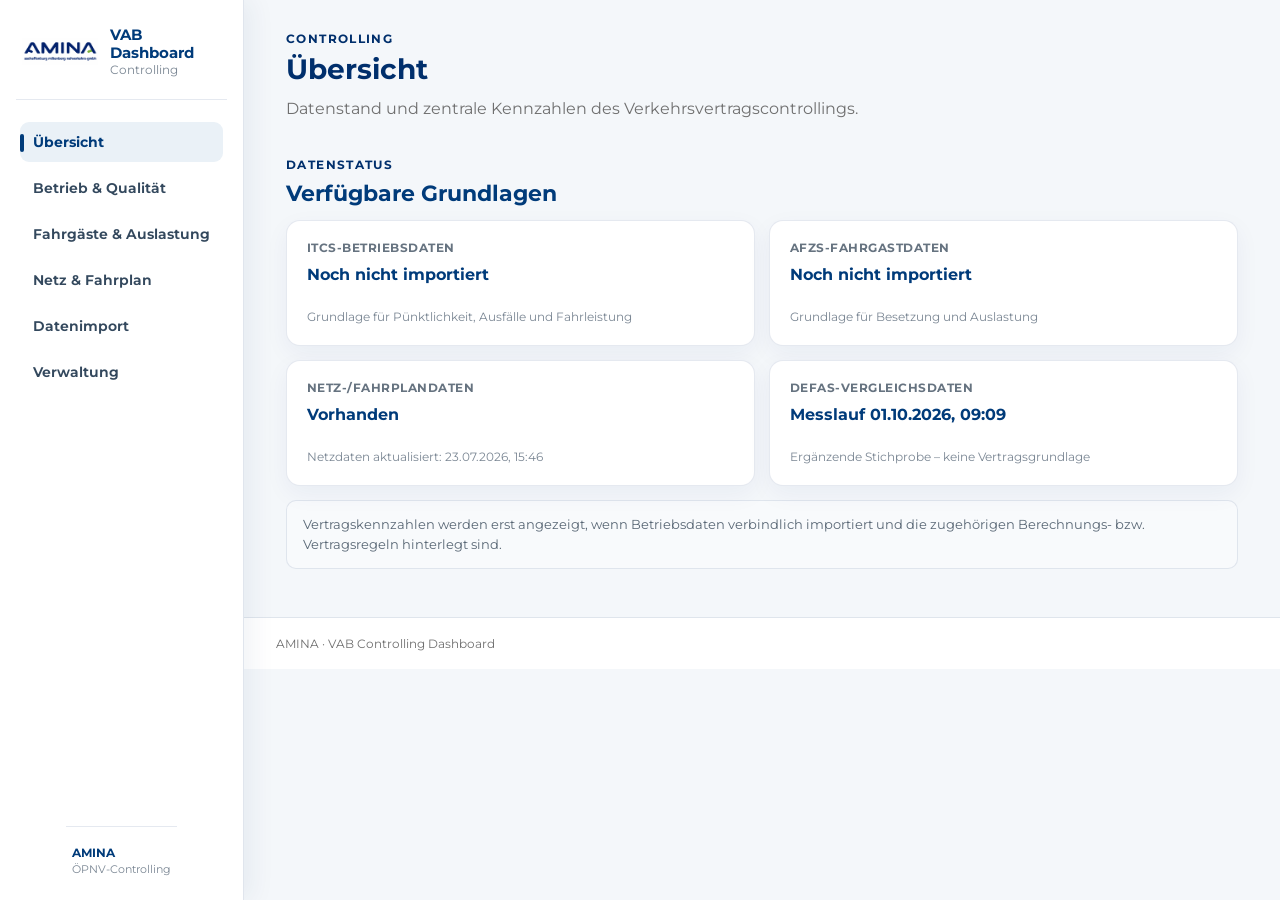
==== commit 6ff69566: "Add bundle-specific ITCS contract controlling" ====
--- a/dashboard/index.html
+++ b/dashboard/index.html
@@ -12,7 +12,9 @@
   <link rel="stylesheet" href="dashboard.css">
   <link rel="stylesheet" href="navigation.css?v=1206">
   <link rel="stylesheet" href="layout-v2.css?v=2">
-  <link rel="stylesheet" href="view-switcher.css?v=4">
+  <link rel="stylesheet" href="view-switcher.css?v=7">
+  <link rel="stylesheet" href="importcenter-v2.css?v=3">
+  <link rel="stylesheet" href="layout-hotfix.css?v=2">
 </head>
 
 <body>
@@ -542,7 +544,7 @@
         </label>
 
         <label class="import-field">
-          <span>Liefermonat</span>
+          <span>Lieferperiode</span>
           <input id="import-month" type="month">
         </label>
 
@@ -694,9 +696,9 @@
   </footer>
 
   <script src="dashboard.js?v=1127"></script>
-  <script src="importcenter.js?v=4"></script>
+  <script src="importcenter.js?v=11"></script>
   <script src="stammdaten.js?v=8"></script>
-  <script src="view-switcher.js?v=4"></script>
+  <script src="view-switcher.js?v=16"></script>
 </body>
 </html>
 
@@ -725,3 +727,10 @@
 
 
 
+
+
+
+
+
+
+
--- a/dashboard/view-switcher.css
+++ b/dashboard/view-switcher.css
@@ -404,3 +404,288 @@
     grid-template-columns: 1fr !important;
   }
 }
+
+/* ITCS controlling data status */
+.operation-data-summary {
+  display: grid;
+  grid-template-columns: repeat(4, minmax(0, 1fr));
+  gap: 10px;
+  margin-top: 18px;
+}
+
+.operation-data-summary[hidden],
+.operation-contract-note[hidden] {
+  display: none;
+}
+
+.operation-data-summary article {
+  min-width: 0;
+  padding: 14px 15px;
+  border: 1px solid rgba(0, 59, 122, .10);
+  border-radius: 11px;
+  background: #f7f9fb;
+}
+
+.operation-data-summary strong,
+.operation-data-summary span,
+.operation-data-summary small {
+  display: block;
+}
+
+.operation-data-summary strong {
+  color: #003b7a;
+  font-size: 1.05rem;
+  line-height: 1.25;
+}
+
+.operation-data-summary span {
+  margin-top: 5px;
+  color: #647482;
+  font-size: .76rem;
+  font-weight: 600;
+  text-transform: uppercase;
+  letter-spacing: .03em;
+}
+
+.operation-data-summary small {
+  margin-top: 5px;
+  color: #7b8791;
+  line-height: 1.35;
+}
+
+.operation-contract-note {
+  display: grid;
+  gap: 4px;
+  margin-top: 14px;
+  padding: 12px 14px;
+  border: 1px solid #cddbe8;
+  border-radius: 10px;
+  background: #f5f9fc;
+}
+
+.operation-contract-note strong {
+  color: #003b7a;
+  font-size: .82rem;
+}
+
+.operation-contract-note span {
+  color: #586b7b;
+  font-size: .79rem;
+  line-height: 1.45;
+}
+
+@media (max-width: 1000px) {
+  .operation-data-summary {
+    grid-template-columns: 1fr 1fr;
+  }
+}
+
+@media (max-width: 650px) {
+  .operation-data-summary {
+    grid-template-columns: 1fr;
+  }
+}
+
+/* ITCS raw metrics */
+.operation-kpi-grid {
+  display: grid;
+  grid-template-columns: repeat(3, minmax(0, 1fr));
+  gap: 12px;
+  margin-top: 16px;
+}
+
+.operation-kpi {
+  padding: 16px;
+  border: 1px solid rgba(0,47,108,.11);
+  border-radius: 12px;
+  background: #f8fafc;
+}
+
+.operation-kpi strong,
+.operation-kpi span {
+  display: block;
+}
+
+.operation-kpi strong {
+  color: #003b7a;
+  font-size: 1.45rem;
+}
+
+.operation-kpi span {
+  margin-top: 5px;
+  color: #647382;
+  font-size: .78rem;
+  line-height: 1.35;
+}
+
+.operation-raw-note {
+  display: grid;
+  gap: 4px;
+  margin-top: 14px;
+  padding: 13px 15px;
+  border: 1px solid #cddbe8;
+  border-radius: 10px;
+  background: #f5f9fc;
+}
+
+.operation-raw-note strong {
+  color: #003b7a;
+  font-size: .82rem;
+}
+
+.operation-raw-note span {
+  color: #5f6f7e;
+  font-size: .78rem;
+  line-height: 1.45;
+}
+
+.operation-line-table-wrap {
+  margin-top: 16px;
+  overflow-x: auto;
+}
+
+.operation-line-table {
+  width: 100%;
+  border-collapse: collapse;
+  font-size: .8rem;
+}
+
+.operation-line-table th,
+.operation-line-table td {
+  padding: 10px 12px;
+  border-bottom: 1px solid rgba(0,47,108,.08);
+  text-align: left;
+}
+
+.operation-line-table th {
+  color: #4f6274;
+  font-size: .72rem;
+  text-transform: uppercase;
+  letter-spacing: .04em;
+}
+
+.operation-line-table td {
+  color: #2f4050;
+}
+
+@media (max-width: 1000px) {
+  .operation-kpi-grid {
+    grid-template-columns: repeat(2, minmax(0, 1fr));
+  }
+}
+
+@media (max-width: 650px) {
+  .operation-kpi-grid {
+    grid-template-columns: 1fr;
+  }
+}
+
+/* Contract bundle controlling v1 */
+.contract-heading {
+  align-items: end;
+  gap: 18px;
+}
+
+.contract-bundle-filter {
+  min-width: 220px;
+  display: grid;
+  gap: 6px;
+}
+
+.contract-bundle-filter span {
+  font-size: .72rem;
+  font-weight: 700;
+  color: #506273;
+  text-transform: uppercase;
+  letter-spacing: .04em;
+}
+
+.contract-bundle-filter select {
+  width: 100%;
+  padding: 9px 34px 9px 11px;
+  border: 1px solid #cdd8e3;
+  border-radius: 9px;
+  background: #fff;
+  color: #163a62;
+  font: inherit;
+}
+
+.contract-bundle-meta {
+  display: flex;
+  flex-wrap: wrap;
+  align-items: baseline;
+  gap: 8px 14px;
+  margin-top: 12px;
+  color: #5f6f7e;
+  font-size: .8rem;
+}
+
+.contract-bundle-meta strong {
+  color: #003b7a;
+  font-size: 1rem;
+}
+
+.contract-delay-grid {
+  display: grid;
+  grid-template-columns: repeat(4, minmax(0, 1fr));
+  gap: 8px;
+  margin-top: 12px;
+}
+
+.contract-delay-grid > div {
+  padding: 10px 12px;
+  border: 1px solid rgba(0,47,108,.09);
+  border-radius: 9px;
+  background: #fafbfd;
+}
+
+.contract-delay-grid strong,
+.contract-delay-grid span {
+  display: block;
+}
+
+.contract-delay-grid strong {
+  color: #003b7a;
+  font-size: 1.05rem;
+}
+
+.contract-delay-grid span {
+  margin-top: 3px;
+  color: #687887;
+  font-size: .72rem;
+}
+
+.contract-open-rule {
+  display: grid;
+  gap: 4px;
+  margin-top: 14px;
+  padding: 12px 14px;
+  border: 1px dashed #b8c8d7;
+  border-radius: 9px;
+  background: #fbfcfd;
+}
+
+.contract-open-rule strong {
+  color: #284d72;
+  font-size: .8rem;
+}
+
+.contract-open-rule span {
+  color: #667787;
+  font-size: .76rem;
+  line-height: 1.45;
+}
+
+@media (max-width: 800px) {
+  .contract-heading {
+    align-items: stretch;
+  }
+
+  .contract-bundle-filter {
+    min-width: 0;
+  }
+
+  .contract-delay-grid {
+    grid-template-columns: repeat(2, minmax(0, 1fr));
+  }
+}
